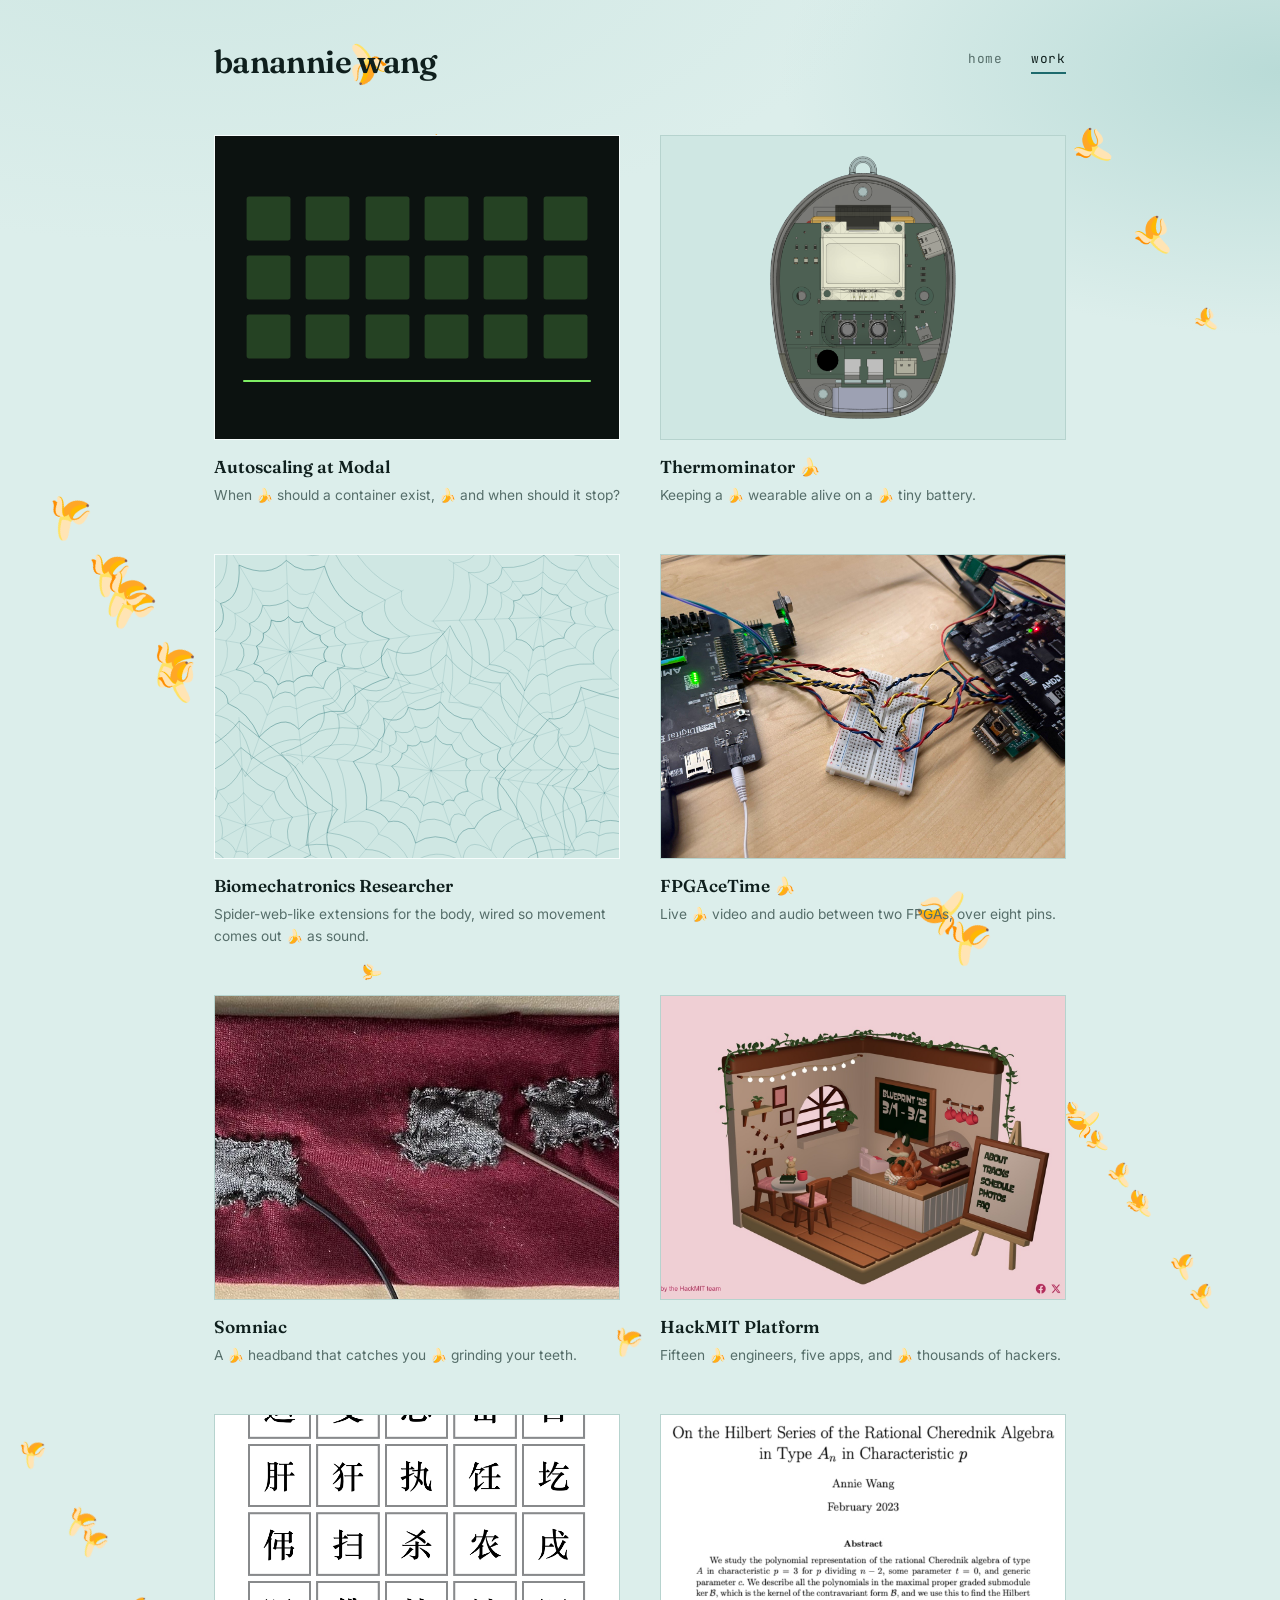
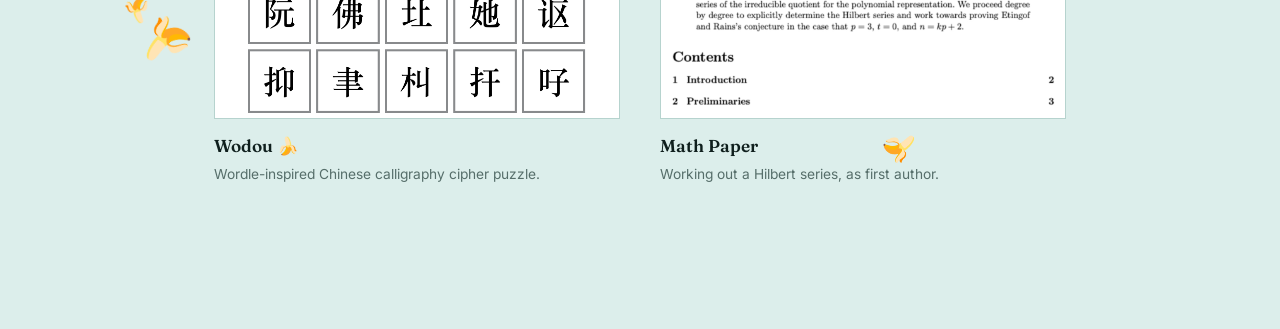
==== work/index.html @ 82bc52c2 "Updates" ====
<!DOCTYPE html>
<html lang="en">
  <head>
    <meta charset="UTF-8" />
    <!-- icon.svg is a 3.9MB vector trace of the headshot; this is the same
         image as a 180px PNG. Swap the href back if you ever want the SVG. -->
    <link rel="icon" type="image/png" href="/icon-180.png" />
    <link rel="apple-touch-icon" href="/icon-180.png" />
    <meta name="viewport" content="width=device-width, initial-scale=1.0" />

    <title>Work — Banannie Wang</title>
    <meta name="description" content="Projects by Banannie Wang: Autoscaling at Modal, Thermominator, Biomechatronics Researcher, FPGAceTime, Somniac, HackMIT Platform, Wodou, Math Paper." />
    <meta name="theme-color" content="#dceeeb" media="(prefers-color-scheme: light)" />
    <meta name="theme-color" content="#0c1615" media="(prefers-color-scheme: dark)" />

    <meta property="og:type" content="website" />
    <meta property="og:title" content="Work — Banannie Wang" />
    <meta property="og:description" content="Projects by Banannie Wang: Autoscaling at Modal, Thermominator, Biomechatronics Researcher, FPGAceTime, Somniac, HackMIT Platform, Wodou, Math Paper." />
    <meta property="og:url" content="https://banannie.wang/work/" />
    <meta name="twitter:card" content="summary" />

    <link rel="preconnect" href="https://fonts.googleapis.com" />
    <link rel="preconnect" href="https://fonts.gstatic.com" crossorigin />
    <link
      href="https://fonts.googleapis.com/css2?family=Fraunces:opsz,wght@9..144,400;9..144,600;9..144,700&family=Inter:wght@400;500;600&family=JetBrains+Mono:wght@400;500&display=swap"
      rel="stylesheet"
    />
    <script type="module" crossorigin src="/assets/index-DronIBAd.js"></script>
    <link rel="stylesheet" crossorigin href="/assets/index-CBqE_hFb.css">
      <meta name="robots" content="noindex" />
  </head>
  <body>
    <div id="root"><div class="app app--banana"><div class="banana-layer" aria-hidden="true"><span style="top:81.04%;left:57.23%;font-size:26px;transform:rotate(35deg)">🍌</span><span style="top:85.80%;left:61.99%;font-size:27px;transform:rotate(52deg)">🍌</span><span style="top:71.52%;left:47.71%;font-size:26px;transform:rotate(206deg)">🍌</span><span style="top:81.07%;left:4.88%;font-size:27px;transform:rotate(223deg)">🍌</span><span style="top:85.83%;left:9.64%;font-size:23px;transform:rotate(172deg)">🍌</span><span style="top:61.54%;left:37.73%;font-size:19px;transform:rotate(307deg)">🍌</span><span style="top:56.78%;left:32.97%;font-size:17px;transform:rotate(290deg)">🍌</span><span style="top:52.02%;left:28.21%;font-size:17px;transform:rotate(100deg)">🍌</span><span style="top:56.25%;left:80.06%;font-size:19px;transform:rotate(117deg)">🍌</span><span style="top:61.01%;left:84.82%;font-size:20px;transform:rotate(134deg)">🍌</span><span style="top:31.96%;left:8.15%;font-size:41px;transform:rotate(218deg)">🍌</span><span style="top:27.20%;left:3.39%;font-size:40px;transform:rotate(201deg)">🍌</span><span style="top:41.48%;left:17.67%;font-size:34px;transform:rotate(302deg)">🍌</span><span style="top:7.67%;left:31.48%;font-size:33px;transform:rotate(285deg)">🍌</span><span style="top:2.91%;left:26.72%;font-size:37px;transform:rotate(336deg)">🍌</span><span style="top:88.14%;left:64.33%;font-size:27px;transform:rotate(43deg)">🍌</span><span style="top:92.90%;left:69.09%;font-size:28px;transform:rotate(60deg)">🍌</span><span style="top:78.62%;left:54.81%;font-size:45px;transform:rotate(70deg)">🍌</span><span style="top:47.97%;left:71.78%;font-size:43px;transform:rotate(53deg)">🍌</span><span style="top:43.21%;left:67.02%;font-size:42px;transform:rotate(36deg)">🍌</span><span style="top:7.68%;left:83.87%;font-size:34px;transform:rotate(131deg)">🍌</span><span style="top:12.44%;left:88.63%;font-size:35px;transform:rotate(148deg)">🍌</span><span style="top:17.20%;left:93.39%;font-size:21px;transform:rotate(140deg)">🍌</span><span style="top:62.75%;left:86.56%;font-size:22px;transform:rotate(157deg)">🍌</span><span style="top:67.51%;left:91.32%;font-size:23px;transform:rotate(174deg)">🍌</span><span style="top:77.47%;left:1.28%;font-size:25px;transform:rotate(193deg)">🍌</span><span style="top:82.23%;left:6.04%;font-size:26px;transform:rotate(210deg)">🍌</span><span style="top:86.99%;left:10.80%;font-size:42px;transform:rotate(229deg)">🍌</span><span style="top:35.08%;left:11.27%;font-size:41px;transform:rotate(212deg)">🍌</span><span style="top:30.32%;left:6.51%;font-size:39px;transform:rotate(195deg)">🍌</span><span style="top:59.37%;left:83.18%;font-size:18px;transform:rotate(111deg)">🍌</span><span style="top:64.13%;left:87.94%;font-size:20px;transform:rotate(128deg)">🍌</span><span style="top:49.85%;left:73.66%;font-size:40px;transform:rotate(199deg)">🍌</span><span style="top:31.34%;left:7.53%;font-size:41px;transform:rotate(216deg)">🍌</span><span style="top:36.10%;left:12.29%;font-size:37px;transform:rotate(164deg)">🍌</span><span style="top:69.19%;left:93.00%;font-size:22px;transform:rotate(163deg)">🍌</span><span style="top:64.43%;left:88.24%;font-size:21px;transform:rotate(146deg)">🍌</span><span style="top:59.67%;left:83.48%;font-size:28px;transform:rotate(62deg)">🍌</span></div><a class="skip-link" href="#main">Skip to content</a><header class="navbar"><div class="navbar-brand"><a class="" href="/" data-discover="true">Banannie Wang</a></div><button class="hamburger " aria-expanded="false" aria-label="Toggle navigation">☰</button><nav class="navbar-links "><a class="" href="/" data-discover="true">home</a><a aria-current="page" class="active" href="/work" data-discover="true">work</a></nav></header><main id="main"><div><div class="gallery"><a class="tile" href="/work/modal" data-discover="true"><div class="tile-media tile-media--art"><div class="autoscale" aria-hidden="true"><div class="autoscale-grid"><span class="autoscale-cell" style="animation-delay:0s"></span><span class="autoscale-cell" style="animation-delay:0.16s"></span><span class="autoscale-cell" style="animation-delay:0.32s"></span><span class="autoscale-cell" style="animation-delay:0.48s"></span><span class="autoscale-cell" style="animation-delay:0.64s"></span><span class="autoscale-cell" style="animation-delay:0.8s"></span><span class="autoscale-cell" style="animation-delay:0.42s"></span><span class="autoscale-cell" style="animation-delay:0.58s"></span><span class="autoscale-cell" style="animation-delay:0.74s"></span><span class="autoscale-cell" style="animation-delay:0.8999999999999999s"></span><span class="autoscale-cell" style="animation-delay:1.06s"></span><span class="autoscale-cell" style="animation-delay:1.22s"></span><span class="autoscale-cell" style="animation-delay:0.84s"></span><span class="autoscale-cell" style="animation-delay:1s"></span><span class="autoscale-cell" style="animation-delay:1.16s"></span><span class="autoscale-cell" style="animation-delay:1.3199999999999998s"></span><span class="autoscale-cell" style="animation-delay:1.48s"></span><span class="autoscale-cell" style="animation-delay:1.6400000000000001s"></span></div><div class="autoscale-load"></div></div></div><div class="tile-caption"><span class="tile-name">Autoscaling at Modal</span><span class="tile-line">When 🍌 should a container exist, 🍌 and when should it stop?</span></div></a><a class="tile" href="/work/thermominator" data-discover="true"><div class="tile-media tile-media--contain"><img src="/assets/thermominator-device-DYZWeuau.png" alt="CAD render of the Thermominator" loading="lazy"/></div><div class="tile-caption"><span class="tile-name">Thermominator 🍌</span><span class="tile-line">Keeping a 🍌 wearable alive on a 🍌 tiny battery.</span></div></a><div class="tile tile--flat"><div class="tile-media tile-media--art"><svg class="bodyart" viewBox="0 0 400 300" role="img" aria-hidden="true"><g class="bodyart-strands"><path d="M 74.0 96.0 L 219.6 134.0" stroke-width="0.4" opacity="0.3"></path><path d="M 74.0 96.0 L 159.7 190.2" stroke-width="0.4" opacity="0.3"></path><path d="M 74.0 96.0 L 86.8 207.3" stroke-width="0.4" opacity="0.3"></path><path d="M 74.0 96.0 L 29.8 219.1" stroke-width="0.4" opacity="0.3"></path><path d="M 74.0 96.0 L -19.4 173.7" stroke-width="0.4" opacity="0.3"></path><path d="M 74.0 96.0 L -63.7 141.6" stroke-width="0.4" opacity="0.3"></path><path d="M 74.0 96.0 L -53.0 74.0" stroke-width="0.4" opacity="0.3"></path><path d="M 74.0 96.0 L -29.7 24.0" stroke-width="0.4" opacity="0.3"></path><path d="M 74.0 96.0 L 0.3 -29.5" stroke-width="0.4" opacity="0.3"></path><path d="M 74.0 96.0 L 68.4 -42.8" stroke-width="0.4" opacity="0.3"></path><path d="M 74.0 96.0 L 123.7 -27.1" stroke-width="0.4" opacity="0.3"></path><path d="M 74.0 96.0 L 186.4 34.9" stroke-width="0.4" opacity="0.3"></path><path d="M 74.0 96.0 L 222.7 76.7" stroke-width="0.4" opacity="0.3"></path><path d="M 322.0 62.0 L 296.5 182.6" stroke-width="0.4" opacity="0.3"></path><path d="M 322.0 62.0 L 236.5 141.4" stroke-width="0.4" opacity="0.3"></path><path d="M 322.0 62.0 L 214.8 65.6" stroke-width="0.4" opacity="0.3"></path><path d="M 322.0 62.0 L 231.5 4.9" stroke-width="0.4" opacity="0.3"></path><path d="M 322.0 62.0 L 259.4 -20.7" stroke-width="0.4" opacity="0.3"></path><path d="M 322.0 62.0 L 328.8 -43.6" stroke-width="0.4" opacity="0.3"></path><path d="M 322.0 62.0 L 382.8 -15.9" stroke-width="0.4" opacity="0.3"></path><path d="M 322.0 62.0 L 430.4 27.1" stroke-width="0.4" opacity="0.3"></path><path d="M 322.0 62.0 L 447.2 82.6" stroke-width="0.4" opacity="0.3"></path><path d="M 322.0 62.0 L 407.7 135.9" stroke-width="0.4" opacity="0.3"></path><path d="M 322.0 62.0 L 334.4 161.0" stroke-width="0.4" opacity="0.3"></path><path d="M 214.0 214.0 L 82.5 292.4" stroke-width="0.4" opacity="0.3"></path><path d="M 214.0 214.0 L 70.6 197.1" stroke-width="0.4" opacity="0.3"></path><path d="M 214.0 214.0 L 107.7 149.9" stroke-width="0.4" opacity="0.3"></path><path d="M 214.0 214.0 L 121.9 112.5" stroke-width="0.4" opacity="0.3"></path><path d="M 214.0 214.0 L 171.0 94.9" stroke-width="0.4" opacity="0.3"></path><path d="M 214.0 214.0 L 232.4 73.4" stroke-width="0.4" opacity="0.3"></path><path d="M 214.0 214.0 L 293.3 113.4" stroke-width="0.4" opacity="0.3"></path><path d="M 214.0 214.0 L 344.3 171.4" stroke-width="0.4" opacity="0.3"></path><path d="M 214.0 214.0 L 364.8 212.9" stroke-width="0.4" opacity="0.3"></path><path d="M 214.0 214.0 L 352.0 290.5" stroke-width="0.4" opacity="0.3"></path><path d="M 214.0 214.0 L 299.7 328.0" stroke-width="0.4" opacity="0.3"></path><path d="M 214.0 214.0 L 261.7 351.8" stroke-width="0.4" opacity="0.3"></path><path d="M 214.0 214.0 L 185.1 348.6" stroke-width="0.4" opacity="0.3"></path><path d="M 214.0 214.0 L 130.9 314.2" stroke-width="0.4" opacity="0.3"></path><path d="M 386.0 236.0 L 443.8 335.2" stroke-width="0.4" opacity="0.3"></path><path d="M 386.0 236.0 L 372.9 334.7" stroke-width="0.4" opacity="0.3"></path><path d="M 386.0 236.0 L 321.0 338.1" stroke-width="0.4" opacity="0.3"></path><path d="M 386.0 236.0 L 304.4 272.1" stroke-width="0.4" opacity="0.3"></path><path d="M 386.0 236.0 L 271.4 220.2" stroke-width="0.4" opacity="0.3"></path><path d="M 386.0 236.0 L 330.6 161.8" stroke-width="0.4" opacity="0.3"></path><path d="M 386.0 236.0 L 362.3 129.7" stroke-width="0.4" opacity="0.3"></path><path d="M 386.0 236.0 L 442.0 148.9" stroke-width="0.4" opacity="0.3"></path><path d="M 386.0 236.0 L 482.4 188.8" stroke-width="0.4" opacity="0.3"></path><path d="M 386.0 236.0 L 498.3 267.7" stroke-width="0.4" opacity="0.3"></path><path d="M 30.0 268.0 L -52.3 241.6" stroke-width="0.4" opacity="0.3"></path><path d="M 30.0 268.0 L -26.3 198.1" stroke-width="0.4" opacity="0.3"></path><path d="M 30.0 268.0 L 23.4 161.2" stroke-width="0.4" opacity="0.3"></path><path d="M 30.0 268.0 L 82.4 206.7" stroke-width="0.4" opacity="0.3"></path><path d="M 30.0 268.0 L 121.9 252.2" stroke-width="0.4" opacity="0.3"></path><path d="M 30.0 268.0 L 115.1 307.1" stroke-width="0.4" opacity="0.3"></path><path d="M 30.0 268.0 L 36.3 354.5" stroke-width="0.4" opacity="0.3"></path><path d="M 30.0 268.0 L -0.9 354.5" stroke-width="0.4" opacity="0.3"></path><path d="M 30.0 268.0 L -46.3 310.8" stroke-width="0.4" opacity="0.3"></path><path d="M 109.6 105.3 Q 96.5 109.6 95.8 120.0 Q 84.0 118.0 77.5 126.0 Q 70.9 122.4 62.2 128.9 Q 58.4 118.3 48.6 117.1 Q 48.1 110.4 38.1 107.9 Q 45.5 98.1 40.8 90.3 Q 49.3 85.9 47.5 77.6 Q 55.2 75.7 55.5 64.5 Q 66.1 69.1 72.6 61.1 Q 78.6 69.5 86.2 65.8 Q 90.5 77.5 104.0 79.7 Q 102.6 86.7 111.9 91.1 Q 104.3 97.9 109.6 105.3 " stroke-width="0.8" opacity="0.5800000000000001"></path><path d="M 128.3 110.2 Q 109.1 117.2 107.2 132.5 Q 88.1 127.1 79.1 140.1 Q 70.0 130.6 57.4 142.1 Q 54.0 124.6 38.8 125.3 Q 37.4 116.3 20.6 113.7 Q 34.0 99.0 24.8 87.5 Q 38.9 81.6 33.8 68.0 Q 45.0 64.7 47.0 50.0 Q 61.0 51.8 71.9 44.8 Q 80.9 56.0 91.7 52.0 Q 100.2 66.7 118.6 71.8 Q 115.5 82.5 129.5 88.8 Q 121.1 99.0 128.3 110.2 " stroke-width="0.6180221282702405" opacity="0.5324904163216706"></path><path d="M 149.6 115.7 Q 124.9 126.8 116.0 142.2 Q 95.9 144.1 80.5 152.6 Q 68.3 145.1 51.4 158.9 Q 44.3 138.5 24.4 137.2 Q 24.1 123.7 5.0 118.8 Q 15.6 100.3 10.5 85.0 Q 23.4 75.2 19.3 58.0 Q 37.5 56.6 36.8 32.8 Q 58.1 41.7 71.3 27.8 Q 82.8 45.2 98.0 36.6 Q 112.3 53.0 128.8 66.2 Q 127.5 78.7 151.9 85.9 Q 136.7 100.0 149.6 115.7 " stroke-width="0.5728386738672271" opacity="0.2450600375893191"></path><path d="M 172.0 121.6 Q 134.8 132.8 127.7 155.1 Q 99.5 152.1 82.8 172.8 Q 67.1 155.3 43.6 180.5 Q 32.6 155.1 12.5 147.2 Q 13.0 129.9 -19.8 127.0 Q 0.1 101.5 -10.2 81.4 Q 15.3 71.9 5.1 48.1 Q 25.6 43.8 23.5 10.0 Q 52.8 23.9 70.4 5.4 Q 87.0 21.3 108.3 11.1 Q 118.5 46.1 145.9 56.9 Q 141.7 74.1 172.6 83.2 Q 156.9 101.2 172.0 121.6 " stroke-width="0.7255774208373622" opacity="0.5560741541496828"></path><path d="M 193.2 127.1 Q 151.6 142.9 143.4 172.3 Q 106.6 167.7 84.1 183.5 Q 64.3 179.9 35.7 202.6 Q 27.7 162.1 -1.2 158.6 Q -0.3 137.2 -45.2 135.5 Q -20.0 103.0 -30.7 77.9 Q -2.1 64.8 -12.1 36.2 Q 16.6 34.1 10.5 -12.2 Q 49.8 13.5 69.2 -22.8 Q 88.2 13.9 115.5 -6.9 Q 133.1 29.7 168.5 44.6 Q 163.2 67.1 192.7 80.6 Q 165.2 101.8 193.2 127.1 " stroke-width="0.5295601688849274" opacity="0.39433695276769865"></path><path d="M 226.3 135.7 Q 163.3 150.0 164.7 195.8 Q 110.2 175.6 86.6 205.8 Q 63.7 185.5 29.5 219.8 Q 14.3 181.2 -14.2 169.4 Q -21.1 148.8 -60.3 140.5 Q -26.4 103.5 -55.8 73.5 Q -25.8 55.1 -24.6 27.5 Q -3.5 12.3 -0.2 -30.3 Q 42.3 -12.0 68.2 -48.6 Q 93.3 -15.1 125.2 -31.0 Q 143.3 18.3 184.8 35.8 Q 179.9 61.7 227.7 76.1 Q 199.5 103.9 226.3 135.7 " stroke-width="0.6091379547047836" opacity="0.25875772656931073"></path><path d="M 315.1 94.5 Q 309.5 84.0 298.6 83.7 Q 299.6 71.2 291.2 63.0 Q 298.0 55.5 295.7 45.4 Q 303.7 45.2 305.1 39.7 Q 315.6 40.8 323.9 32.1 Q 330.3 40.3 339.4 39.7 Q 342.1 48.0 353.3 51.9 Q 350.0 59.9 356.9 67.7 Q 346.2 73.3 345.7 82.4 Q 333.0 82.6 325.6 91.0 Q 320.9 88.6 315.1 94.5 " stroke-width="0.6961916990607279" opacity="0.4791576505161356"></path><path d="M 310.8 115.0 Q 300.9 99.2 286.5 94.9 Q 286.9 76.5 276.6 63.5 Q 287.3 52.6 282.9 37.4 Q 293.7 36.1 294.8 26.1 Q 311.9 28.4 324.9 16.8 Q 334.7 28.6 347.6 29.2 Q 353.0 40.4 369.3 46.8 Q 361.2 59.1 377.2 71.1 Q 358.6 79.1 357.0 92.1 Q 339.4 94.5 327.3 104.1 Q 320.4 100.9 310.8 115.0 " stroke-width="0.559656492331942" opacity="0.2995858282368863"></path><path d="M 306.7 134.5 Q 294.9 109.8 271.9 108.6 Q 273.2 82.1 257.5 64.1 Q 271.7 48.4 269.8 29.1 Q 284.0 27.1 284.5 12.4 Q 307.5 13.9 326.0 0.2 Q 339.0 17.2 358.5 15.2 Q 365.0 32.0 388.7 40.5 Q 382.1 57.5 394.7 74.0 Q 370.6 84.7 375.6 108.1 Q 345.9 106.5 329.3 120.3 Q 319.9 111.9 306.7 134.5 " stroke-width="0.504235968778812" opacity="0.504237934507255"></path><path d="M 301.1 160.9 Q 283.0 130.9 251.7 127.3 Q 261.0 87.1 241.9 64.7 Q 257.4 44.5 251.1 17.3 Q 276.2 19.9 272.0 -4.1 Q 303.8 1.5 327.1 -17.2 Q 345.0 1.5 369.3 1.3 Q 375.3 24.8 404.0 35.6 Q 398.1 56.3 425.4 79.0 Q 386.7 92.2 392.7 122.9 Q 353.7 121.2 331.6 139.1 Q 319.1 129.8 301.1 160.9 " stroke-width="0.607831510136748" opacity="0.29596536630873743"></path><path d="M 295.0 189.5 Q 274.7 145.4 231.5 146.1 Q 244.3 94.0 215.8 65.5 Q 239.8 39.7 236.0 7.8 Q 262.5 7.4 261.9 -17.4 Q 298.0 -17.9 328.6 -40.7 Q 352.0 -16.9 382.0 -14.9 Q 388.1 15.8 432.8 26.3 Q 423.3 54.5 441.0 81.6 Q 406.3 101.4 403.1 131.8 Q 365.1 142.5 333.8 156.6 Q 318.3 150.0 295.0 189.5 " stroke-width="0.572388723615768" opacity="0.24415120649267918"></path><path d="M 181.3 233.5 Q 185.7 220.0 174.9 209.4 Q 185.7 204.3 185.3 196.7 Q 191.8 195.8 190.8 188.5 Q 200.5 191.6 203.5 184.8 Q 211.2 188.6 218.6 179.1 Q 224.2 189.9 234.5 188.0 Q 236.4 198.3 249.7 202.3 Q 245.9 208.8 252.9 213.7 Q 244.8 221.8 250.7 234.3 Q 238.3 235.2 236.5 243.9 Q 228.3 240.8 225.8 247.9 Q 215.7 241.2 206.6 248.7 Q 202.0 238.7 192.3 240.2 Q 191.5 233.3 181.3 233.5 " stroke-width="0.6996271005766175" opacity="0.4824948977029999"></path><path d="M 164.2 243.7 Q 166.6 224.1 159.2 207.5 Q 176.1 201.0 172.8 189.2 Q 182.6 188.2 178.3 174.7 Q 193.2 179.5 198.0 169.8 Q 210.0 176.8 221.0 160.5 Q 229.6 177.0 243.6 176.5 Q 247.0 190.9 265.0 197.3 Q 257.8 206.9 272.1 213.6 Q 260.9 226.0 265.5 242.6 Q 249.5 244.9 247.6 258.7 Q 234.0 251.6 232.7 268.0 Q 216.6 257.3 202.9 265.4 Q 196.7 249.7 184.2 249.9 Q 179.7 243.4 164.2 243.7 " stroke-width="0.5126605203164217" opacity="0.4649542406061664"></path><path d="M 149.8 252.3 Q 153.0 227.0 136.8 204.9 Q 159.7 195.4 162.7 183.1 Q 170.9 178.6 166.7 161.9 Q 186.7 168.6 191.3 151.1 Q 207.9 158.4 223.0 145.5 Q 235.2 163.8 254.3 162.9 Q 261.2 181.0 283.1 191.4 Q 274.2 204.2 287.9 213.5 Q 274.6 229.4 283.4 252.4 Q 263.2 256.8 257.0 271.2 Q 243.4 269.3 238.7 285.4 Q 217.6 273.3 198.6 285.7 Q 191.7 259.9 171.9 264.7 Q 166.7 254.5 149.8 252.3 " stroke-width="0.670925609529877" opacity="0.5458249647801858"></path><path d="M 127.9 265.3 Q 134.2 231.0 120.5 203.0 Q 147.3 191.2 140.7 169.8 Q 157.3 167.4 150.3 143.8 Q 175.8 150.5 185.7 135.7 Q 206.1 141.6 225.5 126.1 Q 239.9 152.6 263.7 150.9 Q 275.9 170.8 295.8 187.2 Q 282.9 202.8 313.4 213.3 Q 293.5 234.3 300.6 262.0 Q 276.8 268.6 273.5 293.2 Q 247.4 276.7 245.3 304.4 Q 218.5 288.0 194.1 306.4 Q 181.4 281.1 161.8 276.9 Q 160.6 259.7 127.9 265.3 " stroke-width="0.5118555648306937" opacity="0.33560459193831776"></path><path d="M 111.1 275.3 Q 126.1 232.7 97.5 200.3 Q 129.8 185.2 121.1 158.0 Q 144.4 156.8 137.2 129.4 Q 172.3 144.7 178.8 116.6 Q 204.5 127.1 229.0 98.9 Q 250.4 127.7 282.6 127.0 Q 281.2 167.0 319.7 179.4 Q 305.2 199.1 344.3 213.1 Q 309.6 238.4 330.6 278.6 Q 290.1 280.3 283.5 306.4 Q 261.3 302.9 253.3 327.6 Q 219.6 305.8 190.3 324.1 Q 176.3 291.6 149.2 292.1 Q 138.8 278.4 111.1 275.3 " stroke-width="0.6697130207867303" opacity="0.36770493384174185"></path><path d="M 90.0 287.9 Q 101.1 238.1 65.1 196.5 Q 115.8 180.4 106.9 149.4 Q 132.0 146.6 120.9 111.5 Q 156.6 118.6 170.3 92.9 Q 202.6 109.3 232.8 70.1 Q 254.8 117.1 290.2 117.3 Q 305.9 149.8 341.2 172.4 Q 334.4 194.4 359.1 213.0 Q 331.8 244.0 356.2 292.8 Q 296.9 286.2 299.9 328.3 Q 263.8 307.6 259.9 346.6 Q 220.3 318.3 186.7 341.2 Q 167.7 309.4 131.1 313.9 Q 134.9 281.7 90.0 287.9 " stroke-width="0.616217448228781" opacity="0.4405592853220878"></path><path d="M 403.0 265.2 Q 391.1 261.2 382.1 265.3 Q 376.8 261.2 367.8 264.5 Q 368.2 251.3 363.5 246.0 Q 363.8 239.1 355.2 231.8 Q 367.1 224.8 370.3 214.9 Q 376.4 215.1 379.7 207.8 Q 389.8 214.4 401.7 211.6 Q 403.6 220.3 412.2 223.1 Q 409.9 233.8 417.6 244.9 Q 406.6 252.0 403.0 265.2 " stroke-width="0.7162639455166755" opacity="0.498656404216199"></path><path d="M 411.2 279.3 Q 393.2 271.8 380.4 278.6 Q 373.6 269.9 357.9 280.1 Q 358.6 259.6 350.4 251.7 Q 348.3 241.3 334.1 228.9 Q 356.1 218.3 363.1 205.3 Q 372.5 206.7 376.0 191.4 Q 392.5 199.2 411.0 197.1 Q 413.2 211.8 426.3 216.3 Q 424.7 232.5 432.9 249.3 Q 418.1 260.9 411.2 279.3 " stroke-width="0.5805214580337633" opacity="0.3903156008620863"></path><path d="M 419.4 293.4 Q 396.2 287.0 377.8 298.3 Q 367.6 286.4 346.8 297.5 Q 346.7 269.8 337.4 257.5 Q 333.1 243.4 319.0 226.8 Q 345.0 211.8 351.3 189.5 Q 366.4 193.3 370.9 168.3 Q 395.5 182.7 418.6 185.4 Q 422.5 203.5 447.0 206.1 Q 437.7 231.3 454.1 255.2 Q 431.8 271.5 419.4 293.4 " stroke-width="0.57712764436219" opacity="0.39907233684592935"></path><path d="M 429.5 310.7 Q 398.9 300.2 375.7 313.9 Q 362.9 299.3 336.8 313.2 Q 333.4 281.2 320.6 265.0 Q 318.5 245.5 290.0 222.8 Q 330.3 203.1 343.0 178.3 Q 360.8 181.1 367.0 150.8 Q 398.6 164.8 429.2 168.8 Q 436.0 191.5 462.1 198.7 Q 455.7 229.7 477.3 261.8 Q 441.7 279.2 429.5 310.7 " stroke-width="0.48761819943665613" opacity="0.30340618819464"></path><path d="M 444.5 336.5 Q 402.9 320.1 372.3 339.7 Q 356.3 317.6 320.3 339.2 Q 324.9 288.5 307.4 270.8 Q 300.1 248.1 277.7 221.1 Q 308.2 190.1 330.9 162.2 Q 354.1 166.4 362.6 131.3 Q 402.0 146.0 443.4 146.7 Q 449.7 179.3 476.9 191.4 Q 474.6 228.0 494.9 266.8 Q 460.9 294.1 444.5 336.5 " stroke-width="0.6679633318173728" opacity="0.5296646873655846"></path><path d="M 3.7 259.5 Q 11.3 255.2 12.6 246.4 Q 21.3 245.5 28.0 235.7 Q 37.0 246.9 46.2 249.1 Q 48.5 257.5 58.3 263.1 Q 52.6 271.0 55.5 279.7 Q 42.0 285.3 32.1 296.8 Q 26.7 292.1 20.5 294.6 Q 16.0 284.6 6.4 281.2 Q 8.8 270.1 3.7 259.5 " stroke-width="0.5376219359575771" opacity="0.3251184520730749"></path><path d="M -13.8 253.9 Q 1.3 248.3 2.4 233.7 Q 15.8 231.5 26.5 211.6 Q 42.1 231.7 58.4 234.8 Q 60.5 250.7 76.5 260.0 Q 67.6 272.9 74.4 288.4 Q 52.0 299.7 33.2 312.1 Q 24.8 306.3 14.8 310.5 Q 7.7 294.4 -10.2 290.5 Q -7.0 271.7 -13.8 253.9 " stroke-width="0.48873227151962056" opacity="0.5700688437297503"></path><path d="M -32.4 248.0 Q -10.5 240.2 -11.4 216.6 Q 7.9 211.1 25.3 191.0 Q 49.1 210.7 70.5 220.6 Q 74.1 242.9 100.2 256.0 Q 86.4 275.4 94.5 297.6 Q 60.3 311.7 34.6 331.7 Q 23.3 317.4 7.5 331.0 Q -5.7 310.3 -28.4 300.7 Q -22.0 273.2 -32.4 248.0 " stroke-width="0.6683295994862419" opacity="0.4855740509630414"></path><path d="M -52.3 241.6 Q -30.3 226.6 -29.1 194.6 Q 1.3 193.9 23.6 164.7 Q 55.8 190.8 79.3 210.3 Q 92.0 232.8 121.1 252.4 Q 100.5 277.3 120.1 309.4 Q 72.2 328.9 36.6 359.5 Q 20.5 337.7 -2.2 358.3 Q -14.2 320.3 -46.2 310.7 Q -43.2 275.3 -52.3 241.6 " stroke-width="0.7217641434770485" opacity="0.4784624834331771"></path></g></svg></div><div class="tile-caption"><span class="tile-name">Biomechatronics Researcher</span><span class="tile-line">Spider-web-like extensions for the body, wired so movement comes out 🍌 as sound.</span></div></div><a class="tile" href="https://youtu.be/gpY-w5pYmGA" target="_blank" rel="noopener noreferrer"><div class="tile-media"><img src="/assets/fpgacetime-setup-t6waGwIU.jpg" alt="Two RealDigital FPGA boards linked through a breadboard of twisted-pair jumpers and series resistors, with an OV5640 camera module and an audio cable" loading="lazy"/></div><div class="tile-caption"><span class="tile-name">FPGAceTime 🍌</span><span class="tile-line">Live 🍌 video and audio between two FPGAs, over eight pins.</span></div></a><a class="tile" href="/work/somniac" data-discover="true"><div class="tile-media"><img src="/assets/somniac-tile-OzW9lc3B.jpg" alt="Somniac" loading="lazy"/></div><div class="tile-caption"><span class="tile-name">Somniac</span><span class="tile-line">A 🍌 headband that catches you 🍌 grinding your teeth.</span></div></a><a class="tile" href="/work/hackmit" data-discover="true"><div class="tile-media"><img src="/assets/splash-blueprint-2025-CeLfcv8z.jpg" alt="Blueprint Splash" loading="lazy"/></div><div class="tile-caption"><span class="tile-name">HackMIT Platform</span><span class="tile-line">Fifteen 🍌 engineers, five apps, and 🍌 thousands of hackers.</span></div></a><a class="tile" href="/work/wodou" data-discover="true"><div class="tile-media"><img src="/assets/wodou-game-D3v_4vZ-.png" alt="The Wodou board" loading="lazy"/></div><div class="tile-caption"><span class="tile-name">Wodou 🍌</span><span class="tile-line">Wordle-inspired Chinese calligraphy cipher puzzle.</span></div></a><a class="tile" href="https://math.mit.edu/research/highschool/primes/materials/2022/WangAn.pdf" target="_blank" rel="noopener noreferrer"><div class="tile-media"><img src="/assets/math-paper-DUmZHU9z.jpg" alt="On the Hilbert Series of the Rational Cherednik Algebra" loading="lazy"/></div><div class="tile-caption"><span class="tile-name">Math Paper</span><span class="tile-line">Working out a Hilbert series, as first author.</span></div></a></div></div></main></div></div>
  </body>
</html>
---- assets/index-CBqE_hFb.css ----
:root{--bg: #dceeeb;--bg-tint: #cfe7e3;--surface: #f6fcfb;--ink: #0f1f1d;--muted: #566e6a;--accent: #1d6a6d;--accent-soft: #b9dbd7;--warm: #c2593a;--line: #b6d3ce;--shadow: 22, 60, 56;--font-display: "Fraunces", "Gill Sans", Georgia, serif;--font-body: "Inter", "Gill Sans", "Trebuchet MS", sans-serif;--font-mono: "JetBrains Mono", ui-monospace, "SF Mono", Menlo, monospace;--measure: 60ch;--radius: 14px;color-scheme:light;font-family:var(--font-body);line-height:1.6;color:var(--ink);background-color:var(--bg);font-synthesis:none;text-rendering:optimizeLegibility;-webkit-font-smoothing:antialiased;-moz-osx-font-smoothing:grayscale}@media (prefers-color-scheme: dark){:root{--bg: #0b1514;--bg-tint: #101d1c;--surface: #14211f;--ink: #e9f3f1;--muted: #98b0ac;--accent: #6cc3c5;--accent-soft: #1f3b39;--warm: #e08a63;--line: #263c39;--shadow: 0, 0, 0;color-scheme:dark}}*,*:before,*:after{box-sizing:border-box}html{-webkit-text-size-adjust:100%}body{margin:0;min-height:100vh;color:var(--ink);font-size:clamp(1rem,.96rem + .2vw,1.09rem);background-color:var(--bg);background-image:radial-gradient(ellipse 80% 50% at 15% -8%,var(--bg-tint) 0%,transparent 70%),radial-gradient(ellipse 60% 45% at 100% 8%,var(--accent-soft) 0%,transparent 65%);background-attachment:fixed;overflow-y:scroll}h1,h2,h3{font-family:var(--font-display);font-weight:600;line-height:1.12;letter-spacing:-.015em;margin:0}a{color:var(--accent);text-decoration:none;text-underline-offset:3px}a:hover{text-decoration:underline}:focus-visible{outline:2px solid var(--accent);outline-offset:3px;border-radius:4px}::selection{background:var(--accent);color:var(--surface)}img{max-width:100%}@media (prefers-reduced-motion: reduce){*,*:before,*:after{animation-duration:.01ms!important;transition-duration:.01ms!important;scroll-behavior:auto!important}}#root{width:100%;max-width:900px;margin:0 auto;padding:2.25rem 1.5rem 5rem}.skip-link{position:absolute;left:-9999px;background:var(--surface);color:var(--ink);padding:.6em 1em;border-radius:var(--radius);z-index:100}.skip-link:focus{left:1rem;top:1rem}.navbar{display:flex;justify-content:space-between;align-items:center;gap:1rem;padding-bottom:3rem;position:relative}.navbar-brand a{text-transform:lowercase;font-family:var(--font-display);font-size:clamp(1.5rem,1.2rem + 1.1vw,2rem);font-weight:600;letter-spacing:-.02em;color:var(--ink)}.navbar-brand a:hover{color:var(--accent);text-decoration:none}.hamburger{display:none;font-size:1.4rem;line-height:1;color:var(--ink);background:none;border:none;padding:.35em .45em;cursor:pointer;transition:transform .3s ease}.hamburger.rotated{transform:rotate(90deg)}.navbar-links{display:flex;gap:1.75rem;font-family:var(--font-mono);font-size:.8rem;letter-spacing:.06em;text-transform:lowercase}.navbar-links a{color:var(--muted);position:relative;padding-bottom:4px}.navbar-links a:after{content:"";position:absolute;left:0;bottom:0;width:0;height:1.5px;background:var(--accent);transition:width .25s ease}.navbar-links a:hover{color:var(--ink);text-decoration:none}.navbar-links a:hover:after,.navbar-links a[aria-current=page]:after{width:100%}.navbar-links a[aria-current=page]{color:var(--ink)}@media (max-width: 700px){.hamburger{display:block}.navbar-links{display:none;flex-direction:column;align-items:flex-start;position:absolute;top:3em;right:0;min-width:9rem;background:var(--surface);padding:.9em 1.1em;gap:.9em;border:1px solid var(--line);border-radius:var(--radius);box-shadow:0 6px 24px rgba(var(--shadow),.14);z-index:20}.navbar-links.open{display:flex}}.eyebrow{font-family:var(--font-mono);font-size:.72rem;letter-spacing:.16em;text-transform:uppercase;color:var(--muted)}.lede{font-family:var(--font-display);font-size:clamp(1.75rem,1.2rem + 2.4vw,2.9rem);font-weight:600;line-height:1.1;letter-spacing:-.025em;margin:.5rem 0 1.25rem}.lede em{font-style:italic;color:var(--accent)}.prose{max-width:var(--measure)}.prose p{margin:0 0 1.05em;color:var(--ink)}.prose p:last-child{margin-bottom:0}.hero{display:grid;grid-template-columns:1fr 172px;gap:2.5rem;align-items:start;margin-bottom:3rem}.hero-photo{width:172px;height:172px;border-radius:50%;object-fit:cover;border:1px solid var(--line);box-shadow:0 10px 30px rgba(var(--shadow),.16)}@media (max-width: 640px){.hero{grid-template-columns:1fr;gap:1.5rem}.hero-photo{width:132px;height:132px;order:-1}}.now{border-top:1px solid var(--line);border-bottom:1px solid var(--line);padding:1.4rem 0;margin:2.5rem 0}.now-list{list-style:none;margin:.9rem 0 0;padding:0;display:grid;gap:.65rem}.now-list li{display:grid;grid-template-columns:7.5rem 1fr;gap:1rem;align-items:baseline}.now-label{font-family:var(--font-mono);font-size:.75rem;letter-spacing:.08em;text-transform:uppercase;color:var(--warm)}@media (max-width: 560px){.now-list li{grid-template-columns:1fr;gap:.15rem}}.socials{display:flex;gap:1.15rem;align-items:center;margin-top:2rem}.socials a{display:inline-flex;color:var(--muted);font-size:1.45rem;transition:color .2s ease,transform .2s ease}.socials a:hover{color:var(--accent);transform:translateY(-3px)}.page-header{margin-bottom:3rem}.gallery{display:grid;grid-template-columns:repeat(2,minmax(0,1fr));gap:3rem 2.5rem;margin-bottom:4rem}.tile{display:flex;flex-direction:column;gap:.85rem;color:inherit}.tile:hover{text-decoration:none}.tile-media{aspect-ratio:4 / 3;overflow:hidden;background:var(--surface);border:1px solid var(--line)}.tile-media img{width:100%;height:100%;object-fit:cover;display:block;transition:transform .5s ease}.tile:hover .tile-media img{transform:scale(1.04)}.tile-media--contain{background:var(--bg-tint)}.tile-media--contain img{object-fit:contain;padding:1.1rem}.tile:hover .tile-media--contain img{transform:scale(1.03)}.tile-media--words{display:flex;align-items:center;padding:1.5rem;background:var(--accent-soft);border-color:transparent}.tile-media--words span{font-family:var(--font-display);font-size:clamp(1.05rem,.95rem + .5vw,1.3rem);line-height:1.25;color:var(--ink)}.tile-caption{display:flex;flex-direction:column;gap:.2rem}.tile-name{font-family:var(--font-display);font-size:1.08rem;font-weight:600;transition:color .2s ease}.tile:hover .tile-name{color:var(--accent)}.tile-line{font-size:.86rem;color:var(--muted)}.tile--flat{cursor:default}@media (max-width: 560px){.gallery{grid-template-columns:1fr;gap:2.25rem}}.back-link{display:inline-flex;align-items:center;gap:.5rem;font-family:var(--font-mono);font-size:.75rem;letter-spacing:.06em;color:var(--muted);margin-bottom:2rem}.back-link:hover{color:var(--accent);text-decoration:none}.project-header{margin-bottom:2rem}.project-blurb{font-size:clamp(1.05rem,1rem + .35vw,1.25rem);color:var(--muted);max-width:var(--measure);margin:.25rem 0 0}.project-actions{display:flex;flex-wrap:wrap;gap:1.25rem;margin-top:1.4rem}.project-actions a{display:inline-flex;align-items:center;gap:.5rem;font-family:var(--font-mono);font-size:.75rem;letter-spacing:.04em;padding:.55em 1.05em;border:1px solid var(--line);border-radius:999px;color:var(--ink);transition:border-color .2s ease,color .2s ease}.project-actions a:hover{border-color:var(--accent);color:var(--accent);text-decoration:none}.project-figure{margin:0 0 2.5rem}.project-figure img{display:block;max-width:100%;max-height:78vh;width:auto;height:auto;margin:0 auto;border:1px solid var(--line);box-shadow:0 12px 40px rgba(var(--shadow),.14)}.project-figure--plain img{border:0;box-shadow:none}.project-figure figcaption{margin-top:.7rem;font-family:var(--font-mono);font-size:.72rem;line-height:1.6;color:var(--muted);text-align:center}@media (min-width: 900px){.project-figure--lead{width:calc(100% + 4rem);margin-left:-2rem}}.project-gallery{display:grid;grid-template-columns:repeat(auto-fit,minmax(260px,1fr));gap:1.5rem;margin:2.5rem 0 0}.project-gallery .project-figure{margin-bottom:0}.project-body{max-width:var(--measure)}.project-body section{margin-bottom:2.25rem}.project-body h2{font-size:1.35rem;margin-bottom:.6rem}.project-body p{margin:0 0 1.05em}.project-body p:last-child{margin-bottom:0}.project-nav{display:flex;justify-content:space-between;gap:1.5rem;margin-top:4rem;padding-top:1.75rem;border-top:1px solid var(--line)}.project-nav a{display:flex;flex-direction:column;gap:.3rem;font-family:var(--font-display);font-size:1.1rem;color:var(--ink);max-width:45%}.project-nav a:hover{color:var(--accent);text-decoration:none}.project-nav-next{text-align:right;margin-left:auto}.project-figure--mark{text-align:center}.project-figure--mark img{max-width:190px;max-height:none}.autoscale{--modal-green: #7fee64;position:relative;width:100%;height:100%;display:flex;flex-direction:column;justify-content:center;gap:1.1rem;padding:1.75rem;background:#0c1210;overflow:hidden}.autoscale-grid{display:grid;grid-template-columns:repeat(6,1fr);gap:.5rem}.autoscale-cell{display:block;aspect-ratio:1;border-radius:3px;background:var(--modal-green);opacity:.22;transform:scale(.86);animation:container-life 6s ease-in-out infinite}@keyframes container-life{0%,6%{opacity:.22;transform:scale(.86)}18%,56%{opacity:1;transform:scale(1)}72%,to{opacity:.22;transform:scale(.86)}}.autoscale-load{height:2px;border-radius:2px;background:linear-gradient(to right,var(--modal-green) 0%,var(--modal-green) 100%);transform-origin:left center;animation:demand 6s ease-in-out infinite}@keyframes demand{0%,4%{transform:scaleX(.08);opacity:.5}20%,50%{transform:scaleX(1);opacity:1}70%,to{transform:scaleX(.08);opacity:.5}}@media (prefers-reduced-motion: reduce){.autoscale-cell,.autoscale-load{animation:none}.autoscale-cell{opacity:.85;transform:scale(1)}.autoscale-load{transform:scaleX(1)}}.tile-media--art{border-color:transparent;padding:0}.bodyart{width:100%;height:100%;display:block;background:var(--bg-tint)}.bodyart-strands path{fill:none;stroke:var(--accent);stroke-linecap:round}.bodyart-nodes circle{fill:var(--accent);opacity:.45}.project-figure--inline{margin:1.5rem 0 0}.project-figure--inline img{max-height:420px}.project-figure--small img{max-width:min(100%,470px)}.project-figure--small figcaption{max-width:470px;margin-left:auto;margin-right:auto}.project-header .eyebrow{text-transform:none;letter-spacing:.02em}.app{position:relative}.banana-layer{position:absolute;top:-3rem;bottom:-5rem;left:50%;width:100vw;transform:translate(-50%);overflow:hidden;pointer-events:none;z-index:0}.banana-layer span{position:absolute;line-height:1;-webkit-user-select:none;user-select:none}.app--banana>header,.app--banana>main{position:relative;z-index:1}html:has(.banana-layer){overflow-x:clip}
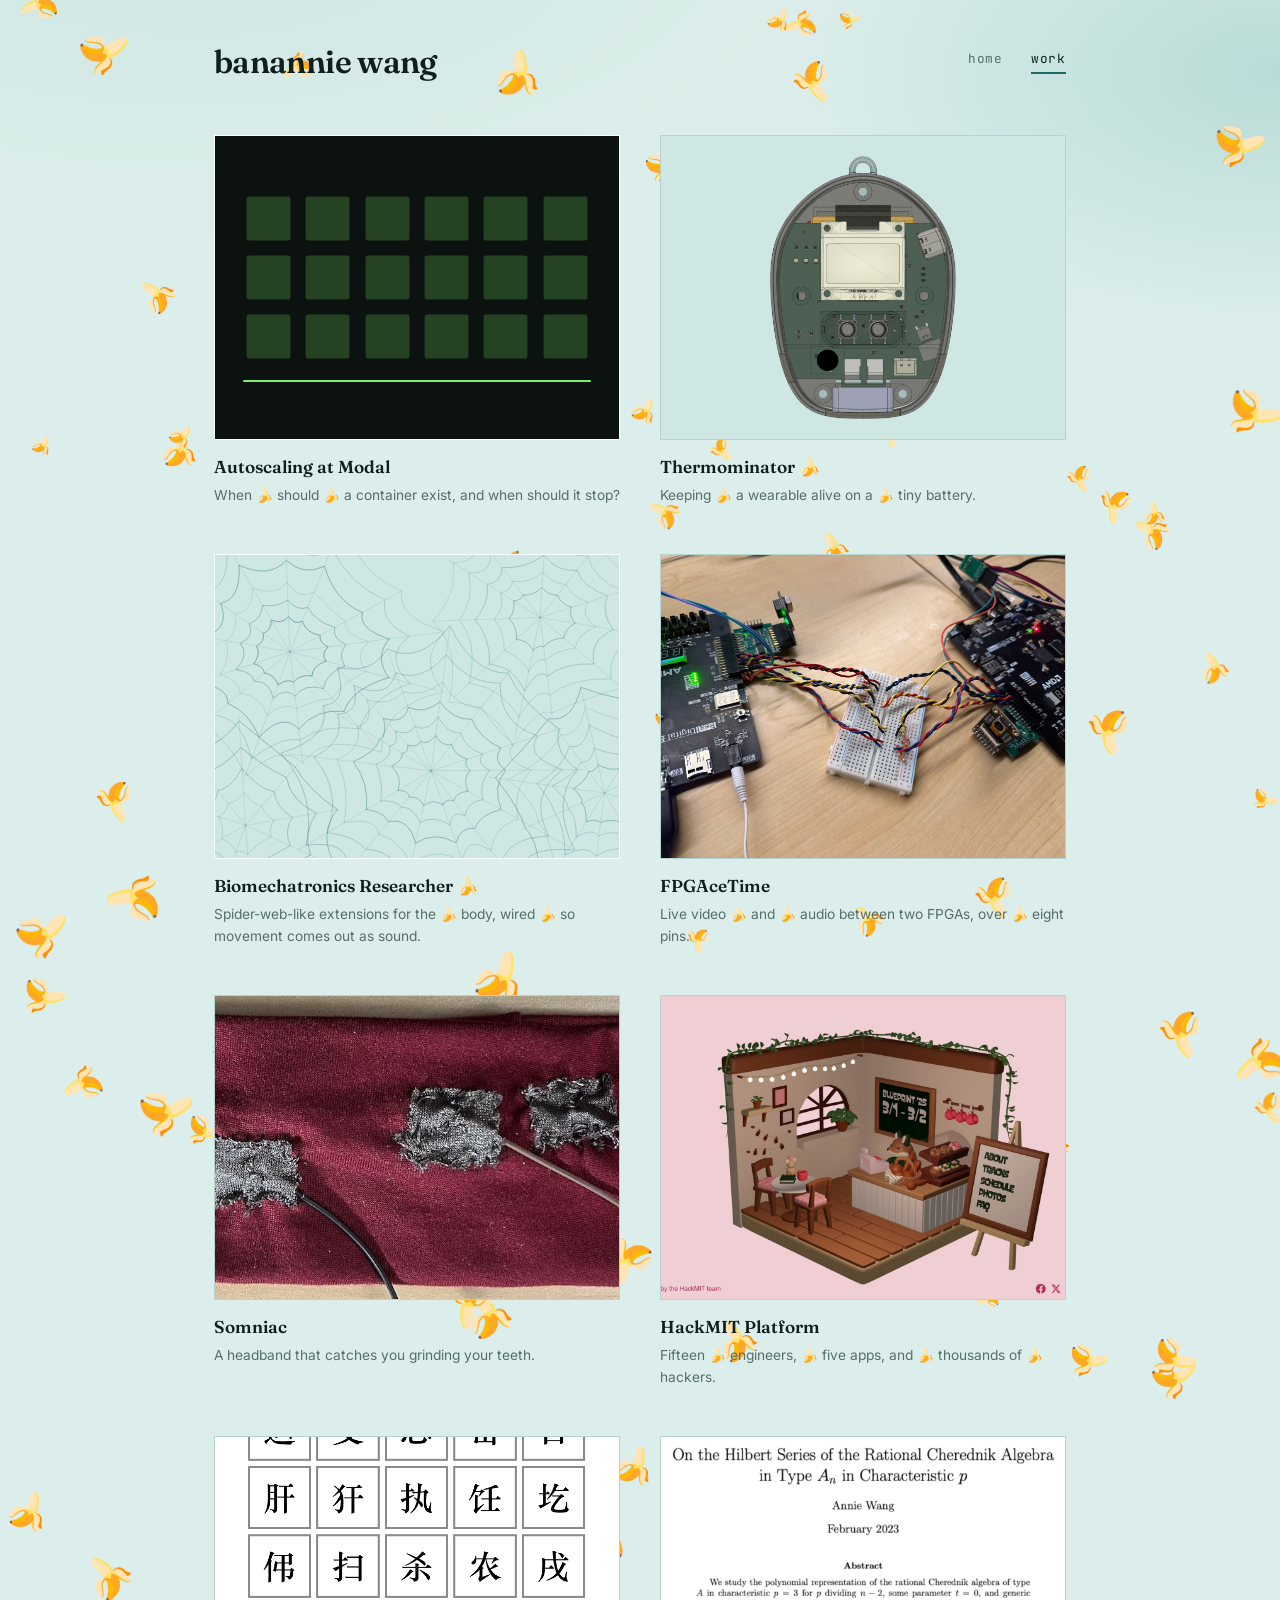
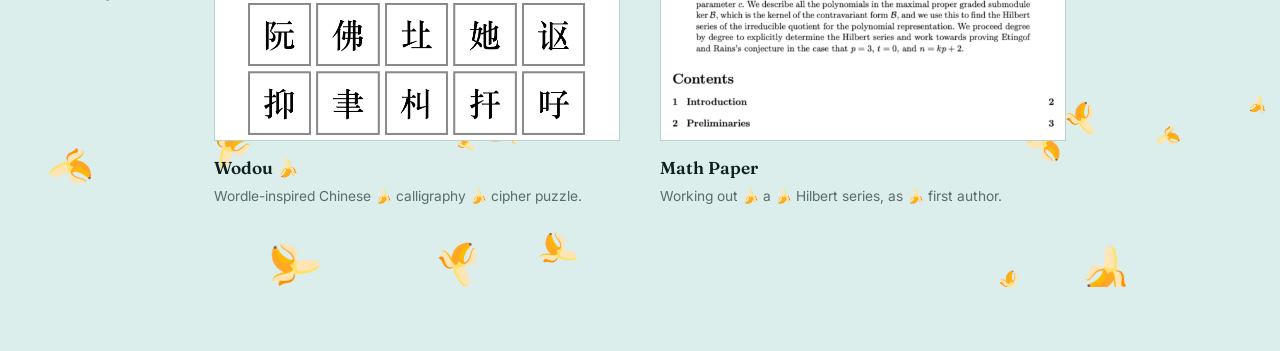
==== commit f848410a: "Updates" ====
--- a/work/index.html
+++ b/work/index.html
@@ -25,11 +25,11 @@
       href="https://fonts.googleapis.com/css2?family=Fraunces:opsz,wght@9..144,400;9..144,600;9..144,700&family=Inter:wght@400;500;600&family=JetBrains+Mono:wght@400;500&display=swap"
       rel="stylesheet"
     />
-    <script type="module" crossorigin src="/assets/index-DronIBAd.js"></script>
-    <link rel="stylesheet" crossorigin href="/assets/index-CBqE_hFb.css">
+    <script type="module" crossorigin src="/assets/index-pbroZ65S.js"></script>
+    <link rel="stylesheet" crossorigin href="/assets/index-B-txtx8a.css">
       <meta name="robots" content="noindex" />
   </head>
   <body>
-    <div id="root"><div class="app app--banana"><div class="banana-layer" aria-hidden="true"><span style="top:81.04%;left:57.23%;font-size:26px;transform:rotate(35deg)">🍌</span><span style="top:85.80%;left:61.99%;font-size:27px;transform:rotate(52deg)">🍌</span><span style="top:71.52%;left:47.71%;font-size:26px;transform:rotate(206deg)">🍌</span><span style="top:81.07%;left:4.88%;font-size:27px;transform:rotate(223deg)">🍌</span><span style="top:85.83%;left:9.64%;font-size:23px;transform:rotate(172deg)">🍌</span><span style="top:61.54%;left:37.73%;font-size:19px;transform:rotate(307deg)">🍌</span><span style="top:56.78%;left:32.97%;font-size:17px;transform:rotate(290deg)">🍌</span><span style="top:52.02%;left:28.21%;font-size:17px;transform:rotate(100deg)">🍌</span><span style="top:56.25%;left:80.06%;font-size:19px;transform:rotate(117deg)">🍌</span><span style="top:61.01%;left:84.82%;font-size:20px;transform:rotate(134deg)">🍌</span><span style="top:31.96%;left:8.15%;font-size:41px;transform:rotate(218deg)">🍌</span><span style="top:27.20%;left:3.39%;font-size:40px;transform:rotate(201deg)">🍌</span><span style="top:41.48%;left:17.67%;font-size:34px;transform:rotate(302deg)">🍌</span><span style="top:7.67%;left:31.48%;font-size:33px;transform:rotate(285deg)">🍌</span><span style="top:2.91%;left:26.72%;font-size:37px;transform:rotate(336deg)">🍌</span><span style="top:88.14%;left:64.33%;font-size:27px;transform:rotate(43deg)">🍌</span><span style="top:92.90%;left:69.09%;font-size:28px;transform:rotate(60deg)">🍌</span><span style="top:78.62%;left:54.81%;font-size:45px;transform:rotate(70deg)">🍌</span><span style="top:47.97%;left:71.78%;font-size:43px;transform:rotate(53deg)">🍌</span><span style="top:43.21%;left:67.02%;font-size:42px;transform:rotate(36deg)">🍌</span><span style="top:7.68%;left:83.87%;font-size:34px;transform:rotate(131deg)">🍌</span><span style="top:12.44%;left:88.63%;font-size:35px;transform:rotate(148deg)">🍌</span><span style="top:17.20%;left:93.39%;font-size:21px;transform:rotate(140deg)">🍌</span><span style="top:62.75%;left:86.56%;font-size:22px;transform:rotate(157deg)">🍌</span><span style="top:67.51%;left:91.32%;font-size:23px;transform:rotate(174deg)">🍌</span><span style="top:77.47%;left:1.28%;font-size:25px;transform:rotate(193deg)">🍌</span><span style="top:82.23%;left:6.04%;font-size:26px;transform:rotate(210deg)">🍌</span><span style="top:86.99%;left:10.80%;font-size:42px;transform:rotate(229deg)">🍌</span><span style="top:35.08%;left:11.27%;font-size:41px;transform:rotate(212deg)">🍌</span><span style="top:30.32%;left:6.51%;font-size:39px;transform:rotate(195deg)">🍌</span><span style="top:59.37%;left:83.18%;font-size:18px;transform:rotate(111deg)">🍌</span><span style="top:64.13%;left:87.94%;font-size:20px;transform:rotate(128deg)">🍌</span><span style="top:49.85%;left:73.66%;font-size:40px;transform:rotate(199deg)">🍌</span><span style="top:31.34%;left:7.53%;font-size:41px;transform:rotate(216deg)">🍌</span><span style="top:36.10%;left:12.29%;font-size:37px;transform:rotate(164deg)">🍌</span><span style="top:69.19%;left:93.00%;font-size:22px;transform:rotate(163deg)">🍌</span><span style="top:64.43%;left:88.24%;font-size:21px;transform:rotate(146deg)">🍌</span><span style="top:59.67%;left:83.48%;font-size:28px;transform:rotate(62deg)">🍌</span></div><a class="skip-link" href="#main">Skip to content</a><header class="navbar"><div class="navbar-brand"><a class="" href="/" data-discover="true">Banannie Wang</a></div><button class="hamburger " aria-expanded="false" aria-label="Toggle navigation">☰</button><nav class="navbar-links "><a class="" href="/" data-discover="true">home</a><a aria-current="page" class="active" href="/work" data-discover="true">work</a></nav></header><main id="main"><div><div class="gallery"><a class="tile" href="/work/modal" data-discover="true"><div class="tile-media tile-media--art"><div class="autoscale" aria-hidden="true"><div class="autoscale-grid"><span class="autoscale-cell" style="animation-delay:0s"></span><span class="autoscale-cell" style="animation-delay:0.16s"></span><span class="autoscale-cell" style="animation-delay:0.32s"></span><span class="autoscale-cell" style="animation-delay:0.48s"></span><span class="autoscale-cell" style="animation-delay:0.64s"></span><span class="autoscale-cell" style="animation-delay:0.8s"></span><span class="autoscale-cell" style="animation-delay:0.42s"></span><span class="autoscale-cell" style="animation-delay:0.58s"></span><span class="autoscale-cell" style="animation-delay:0.74s"></span><span class="autoscale-cell" style="animation-delay:0.8999999999999999s"></span><span class="autoscale-cell" style="animation-delay:1.06s"></span><span class="autoscale-cell" style="animation-delay:1.22s"></span><span class="autoscale-cell" style="animation-delay:0.84s"></span><span class="autoscale-cell" style="animation-delay:1s"></span><span class="autoscale-cell" style="animation-delay:1.16s"></span><span class="autoscale-cell" style="animation-delay:1.3199999999999998s"></span><span class="autoscale-cell" style="animation-delay:1.48s"></span><span class="autoscale-cell" style="animation-delay:1.6400000000000001s"></span></div><div class="autoscale-load"></div></div></div><div class="tile-caption"><span class="tile-name">Autoscaling at Modal</span><span class="tile-line">When 🍌 should a container exist, 🍌 and when should it stop?</span></div></a><a class="tile" href="/work/thermominator" data-discover="true"><div class="tile-media tile-media--contain"><img src="/assets/thermominator-device-DYZWeuau.png" alt="CAD render of the Thermominator" loading="lazy"/></div><div class="tile-caption"><span class="tile-name">Thermominator 🍌</span><span class="tile-line">Keeping a 🍌 wearable alive on a 🍌 tiny battery.</span></div></a><div class="tile tile--flat"><div class="tile-media tile-media--art"><svg class="bodyart" viewBox="0 0 400 300" role="img" aria-hidden="true"><g class="bodyart-strands"><path d="M 74.0 96.0 L 219.6 134.0" stroke-width="0.4" opacity="0.3"></path><path d="M 74.0 96.0 L 159.7 190.2" stroke-width="0.4" opacity="0.3"></path><path d="M 74.0 96.0 L 86.8 207.3" stroke-width="0.4" opacity="0.3"></path><path d="M 74.0 96.0 L 29.8 219.1" stroke-width="0.4" opacity="0.3"></path><path d="M 74.0 96.0 L -19.4 173.7" stroke-width="0.4" opacity="0.3"></path><path d="M 74.0 96.0 L -63.7 141.6" stroke-width="0.4" opacity="0.3"></path><path d="M 74.0 96.0 L -53.0 74.0" stroke-width="0.4" opacity="0.3"></path><path d="M 74.0 96.0 L -29.7 24.0" stroke-width="0.4" opacity="0.3"></path><path d="M 74.0 96.0 L 0.3 -29.5" stroke-width="0.4" opacity="0.3"></path><path d="M 74.0 96.0 L 68.4 -42.8" stroke-width="0.4" opacity="0.3"></path><path d="M 74.0 96.0 L 123.7 -27.1" stroke-width="0.4" opacity="0.3"></path><path d="M 74.0 96.0 L 186.4 34.9" stroke-width="0.4" opacity="0.3"></path><path d="M 74.0 96.0 L 222.7 76.7" stroke-width="0.4" opacity="0.3"></path><path d="M 322.0 62.0 L 296.5 182.6" stroke-width="0.4" opacity="0.3"></path><path d="M 322.0 62.0 L 236.5 141.4" stroke-width="0.4" opacity="0.3"></path><path d="M 322.0 62.0 L 214.8 65.6" stroke-width="0.4" opacity="0.3"></path><path d="M 322.0 62.0 L 231.5 4.9" stroke-width="0.4" opacity="0.3"></path><path d="M 322.0 62.0 L 259.4 -20.7" stroke-width="0.4" opacity="0.3"></path><path d="M 322.0 62.0 L 328.8 -43.6" stroke-width="0.4" opacity="0.3"></path><path d="M 322.0 62.0 L 382.8 -15.9" stroke-width="0.4" opacity="0.3"></path><path d="M 322.0 62.0 L 430.4 27.1" stroke-width="0.4" opacity="0.3"></path><path d="M 322.0 62.0 L 447.2 82.6" stroke-width="0.4" opacity="0.3"></path><path d="M 322.0 62.0 L 407.7 135.9" stroke-width="0.4" opacity="0.3"></path><path d="M 322.0 62.0 L 334.4 161.0" stroke-width="0.4" opacity="0.3"></path><path d="M 214.0 214.0 L 82.5 292.4" stroke-width="0.4" opacity="0.3"></path><path d="M 214.0 214.0 L 70.6 197.1" stroke-width="0.4" opacity="0.3"></path><path d="M 214.0 214.0 L 107.7 149.9" stroke-width="0.4" opacity="0.3"></path><path d="M 214.0 214.0 L 121.9 112.5" stroke-width="0.4" opacity="0.3"></path><path d="M 214.0 214.0 L 171.0 94.9" stroke-width="0.4" opacity="0.3"></path><path d="M 214.0 214.0 L 232.4 73.4" stroke-width="0.4" opacity="0.3"></path><path d="M 214.0 214.0 L 293.3 113.4" stroke-width="0.4" opacity="0.3"></path><path d="M 214.0 214.0 L 344.3 171.4" stroke-width="0.4" opacity="0.3"></path><path d="M 214.0 214.0 L 364.8 212.9" stroke-width="0.4" opacity="0.3"></path><path d="M 214.0 214.0 L 352.0 290.5" stroke-width="0.4" opacity="0.3"></path><path d="M 214.0 214.0 L 299.7 328.0" stroke-width="0.4" opacity="0.3"></path><path d="M 214.0 214.0 L 261.7 351.8" stroke-width="0.4" opacity="0.3"></path><path d="M 214.0 214.0 L 185.1 348.6" stroke-width="0.4" opacity="0.3"></path><path d="M 214.0 214.0 L 130.9 314.2" stroke-width="0.4" opacity="0.3"></path><path d="M 386.0 236.0 L 443.8 335.2" stroke-width="0.4" opacity="0.3"></path><path d="M 386.0 236.0 L 372.9 334.7" stroke-width="0.4" opacity="0.3"></path><path d="M 386.0 236.0 L 321.0 338.1" stroke-width="0.4" opacity="0.3"></path><path d="M 386.0 236.0 L 304.4 272.1" stroke-width="0.4" opacity="0.3"></path><path d="M 386.0 236.0 L 271.4 220.2" stroke-width="0.4" opacity="0.3"></path><path d="M 386.0 236.0 L 330.6 161.8" stroke-width="0.4" opacity="0.3"></path><path d="M 386.0 236.0 L 362.3 129.7" stroke-width="0.4" opacity="0.3"></path><path d="M 386.0 236.0 L 442.0 148.9" stroke-width="0.4" opacity="0.3"></path><path d="M 386.0 236.0 L 482.4 188.8" stroke-width="0.4" opacity="0.3"></path><path d="M 386.0 236.0 L 498.3 267.7" stroke-width="0.4" opacity="0.3"></path><path d="M 30.0 268.0 L -52.3 241.6" stroke-width="0.4" opacity="0.3"></path><path d="M 30.0 268.0 L -26.3 198.1" stroke-width="0.4" opacity="0.3"></path><path d="M 30.0 268.0 L 23.4 161.2" stroke-width="0.4" opacity="0.3"></path><path d="M 30.0 268.0 L 82.4 206.7" stroke-width="0.4" opacity="0.3"></path><path d="M 30.0 268.0 L 121.9 252.2" stroke-width="0.4" opacity="0.3"></path><path d="M 30.0 268.0 L 115.1 307.1" stroke-width="0.4" opacity="0.3"></path><path d="M 30.0 268.0 L 36.3 354.5" stroke-width="0.4" opacity="0.3"></path><path d="M 30.0 268.0 L -0.9 354.5" stroke-width="0.4" opacity="0.3"></path><path d="M 30.0 268.0 L -46.3 310.8" stroke-width="0.4" opacity="0.3"></path><path d="M 109.6 105.3 Q 96.5 109.6 95.8 120.0 Q 84.0 118.0 77.5 126.0 Q 70.9 122.4 62.2 128.9 Q 58.4 118.3 48.6 117.1 Q 48.1 110.4 38.1 107.9 Q 45.5 98.1 40.8 90.3 Q 49.3 85.9 47.5 77.6 Q 55.2 75.7 55.5 64.5 Q 66.1 69.1 72.6 61.1 Q 78.6 69.5 86.2 65.8 Q 90.5 77.5 104.0 79.7 Q 102.6 86.7 111.9 91.1 Q 104.3 97.9 109.6 105.3 " stroke-width="0.8" opacity="0.5800000000000001"></path><path d="M 128.3 110.2 Q 109.1 117.2 107.2 132.5 Q 88.1 127.1 79.1 140.1 Q 70.0 130.6 57.4 142.1 Q 54.0 124.6 38.8 125.3 Q 37.4 116.3 20.6 113.7 Q 34.0 99.0 24.8 87.5 Q 38.9 81.6 33.8 68.0 Q 45.0 64.7 47.0 50.0 Q 61.0 51.8 71.9 44.8 Q 80.9 56.0 91.7 52.0 Q 100.2 66.7 118.6 71.8 Q 115.5 82.5 129.5 88.8 Q 121.1 99.0 128.3 110.2 " stroke-width="0.6180221282702405" opacity="0.5324904163216706"></path><path d="M 149.6 115.7 Q 124.9 126.8 116.0 142.2 Q 95.9 144.1 80.5 152.6 Q 68.3 145.1 51.4 158.9 Q 44.3 138.5 24.4 137.2 Q 24.1 123.7 5.0 118.8 Q 15.6 100.3 10.5 85.0 Q 23.4 75.2 19.3 58.0 Q 37.5 56.6 36.8 32.8 Q 58.1 41.7 71.3 27.8 Q 82.8 45.2 98.0 36.6 Q 112.3 53.0 128.8 66.2 Q 127.5 78.7 151.9 85.9 Q 136.7 100.0 149.6 115.7 " stroke-width="0.5728386738672271" opacity="0.2450600375893191"></path><path d="M 172.0 121.6 Q 134.8 132.8 127.7 155.1 Q 99.5 152.1 82.8 172.8 Q 67.1 155.3 43.6 180.5 Q 32.6 155.1 12.5 147.2 Q 13.0 129.9 -19.8 127.0 Q 0.1 101.5 -10.2 81.4 Q 15.3 71.9 5.1 48.1 Q 25.6 43.8 23.5 10.0 Q 52.8 23.9 70.4 5.4 Q 87.0 21.3 108.3 11.1 Q 118.5 46.1 145.9 56.9 Q 141.7 74.1 172.6 83.2 Q 156.9 101.2 172.0 121.6 " stroke-width="0.7255774208373622" opacity="0.5560741541496828"></path><path d="M 193.2 127.1 Q 151.6 142.9 143.4 172.3 Q 106.6 167.7 84.1 183.5 Q 64.3 179.9 35.7 202.6 Q 27.7 162.1 -1.2 158.6 Q -0.3 137.2 -45.2 135.5 Q -20.0 103.0 -30.7 77.9 Q -2.1 64.8 -12.1 36.2 Q 16.6 34.1 10.5 -12.2 Q 49.8 13.5 69.2 -22.8 Q 88.2 13.9 115.5 -6.9 Q 133.1 29.7 168.5 44.6 Q 163.2 67.1 192.7 80.6 Q 165.2 101.8 193.2 127.1 " stroke-width="0.5295601688849274" opacity="0.39433695276769865"></path><path d="M 226.3 135.7 Q 163.3 150.0 164.7 195.8 Q 110.2 175.6 86.6 205.8 Q 63.7 185.5 29.5 219.8 Q 14.3 181.2 -14.2 169.4 Q -21.1 148.8 -60.3 140.5 Q -26.4 103.5 -55.8 73.5 Q -25.8 55.1 -24.6 27.5 Q -3.5 12.3 -0.2 -30.3 Q 42.3 -12.0 68.2 -48.6 Q 93.3 -15.1 125.2 -31.0 Q 143.3 18.3 184.8 35.8 Q 179.9 61.7 227.7 76.1 Q 199.5 103.9 226.3 135.7 " stroke-width="0.6091379547047836" opacity="0.25875772656931073"></path><path d="M 315.1 94.5 Q 309.5 84.0 298.6 83.7 Q 299.6 71.2 291.2 63.0 Q 298.0 55.5 295.7 45.4 Q 303.7 45.2 305.1 39.7 Q 315.6 40.8 323.9 32.1 Q 330.3 40.3 339.4 39.7 Q 342.1 48.0 353.3 51.9 Q 350.0 59.9 356.9 67.7 Q 346.2 73.3 345.7 82.4 Q 333.0 82.6 325.6 91.0 Q 320.9 88.6 315.1 94.5 " stroke-width="0.6961916990607279" opacity="0.4791576505161356"></path><path d="M 310.8 115.0 Q 300.9 99.2 286.5 94.9 Q 286.9 76.5 276.6 63.5 Q 287.3 52.6 282.9 37.4 Q 293.7 36.1 294.8 26.1 Q 311.9 28.4 324.9 16.8 Q 334.7 28.6 347.6 29.2 Q 353.0 40.4 369.3 46.8 Q 361.2 59.1 377.2 71.1 Q 358.6 79.1 357.0 92.1 Q 339.4 94.5 327.3 104.1 Q 320.4 100.9 310.8 115.0 " stroke-width="0.559656492331942" opacity="0.2995858282368863"></path><path d="M 306.7 134.5 Q 294.9 109.8 271.9 108.6 Q 273.2 82.1 257.5 64.1 Q 271.7 48.4 269.8 29.1 Q 284.0 27.1 284.5 12.4 Q 307.5 13.9 326.0 0.2 Q 339.0 17.2 358.5 15.2 Q 365.0 32.0 388.7 40.5 Q 382.1 57.5 394.7 74.0 Q 370.6 84.7 375.6 108.1 Q 345.9 106.5 329.3 120.3 Q 319.9 111.9 306.7 134.5 " stroke-width="0.504235968778812" opacity="0.504237934507255"></path><path d="M 301.1 160.9 Q 283.0 130.9 251.7 127.3 Q 261.0 87.1 241.9 64.7 Q 257.4 44.5 251.1 17.3 Q 276.2 19.9 272.0 -4.1 Q 303.8 1.5 327.1 -17.2 Q 345.0 1.5 369.3 1.3 Q 375.3 24.8 404.0 35.6 Q 398.1 56.3 425.4 79.0 Q 386.7 92.2 392.7 122.9 Q 353.7 121.2 331.6 139.1 Q 319.1 129.8 301.1 160.9 " stroke-width="0.607831510136748" opacity="0.29596536630873743"></path><path d="M 295.0 189.5 Q 274.7 145.4 231.5 146.1 Q 244.3 94.0 215.8 65.5 Q 239.8 39.7 236.0 7.8 Q 262.5 7.4 261.9 -17.4 Q 298.0 -17.9 328.6 -40.7 Q 352.0 -16.9 382.0 -14.9 Q 388.1 15.8 432.8 26.3 Q 423.3 54.5 441.0 81.6 Q 406.3 101.4 403.1 131.8 Q 365.1 142.5 333.8 156.6 Q 318.3 150.0 295.0 189.5 " stroke-width="0.572388723615768" opacity="0.24415120649267918"></path><path d="M 181.3 233.5 Q 185.7 220.0 174.9 209.4 Q 185.7 204.3 185.3 196.7 Q 191.8 195.8 190.8 188.5 Q 200.5 191.6 203.5 184.8 Q 211.2 188.6 218.6 179.1 Q 224.2 189.9 234.5 188.0 Q 236.4 198.3 249.7 202.3 Q 245.9 208.8 252.9 213.7 Q 244.8 221.8 250.7 234.3 Q 238.3 235.2 236.5 243.9 Q 228.3 240.8 225.8 247.9 Q 215.7 241.2 206.6 248.7 Q 202.0 238.7 192.3 240.2 Q 191.5 233.3 181.3 233.5 " stroke-width="0.6996271005766175" opacity="0.4824948977029999"></path><path d="M 164.2 243.7 Q 166.6 224.1 159.2 207.5 Q 176.1 201.0 172.8 189.2 Q 182.6 188.2 178.3 174.7 Q 193.2 179.5 198.0 169.8 Q 210.0 176.8 221.0 160.5 Q 229.6 177.0 243.6 176.5 Q 247.0 190.9 265.0 197.3 Q 257.8 206.9 272.1 213.6 Q 260.9 226.0 265.5 242.6 Q 249.5 244.9 247.6 258.7 Q 234.0 251.6 232.7 268.0 Q 216.6 257.3 202.9 265.4 Q 196.7 249.7 184.2 249.9 Q 179.7 243.4 164.2 243.7 " stroke-width="0.5126605203164217" opacity="0.4649542406061664"></path><path d="M 149.8 252.3 Q 153.0 227.0 136.8 204.9 Q 159.7 195.4 162.7 183.1 Q 170.9 178.6 166.7 161.9 Q 186.7 168.6 191.3 151.1 Q 207.9 158.4 223.0 145.5 Q 235.2 163.8 254.3 162.9 Q 261.2 181.0 283.1 191.4 Q 274.2 204.2 287.9 213.5 Q 274.6 229.4 283.4 252.4 Q 263.2 256.8 257.0 271.2 Q 243.4 269.3 238.7 285.4 Q 217.6 273.3 198.6 285.7 Q 191.7 259.9 171.9 264.7 Q 166.7 254.5 149.8 252.3 " stroke-width="0.670925609529877" opacity="0.5458249647801858"></path><path d="M 127.9 265.3 Q 134.2 231.0 120.5 203.0 Q 147.3 191.2 140.7 169.8 Q 157.3 167.4 150.3 143.8 Q 175.8 150.5 185.7 135.7 Q 206.1 141.6 225.5 126.1 Q 239.9 152.6 263.7 150.9 Q 275.9 170.8 295.8 187.2 Q 282.9 202.8 313.4 213.3 Q 293.5 234.3 300.6 262.0 Q 276.8 268.6 273.5 293.2 Q 247.4 276.7 245.3 304.4 Q 218.5 288.0 194.1 306.4 Q 181.4 281.1 161.8 276.9 Q 160.6 259.7 127.9 265.3 " stroke-width="0.5118555648306937" opacity="0.33560459193831776"></path><path d="M 111.1 275.3 Q 126.1 232.7 97.5 200.3 Q 129.8 185.2 121.1 158.0 Q 144.4 156.8 137.2 129.4 Q 172.3 144.7 178.8 116.6 Q 204.5 127.1 229.0 98.9 Q 250.4 127.7 282.6 127.0 Q 281.2 167.0 319.7 179.4 Q 305.2 199.1 344.3 213.1 Q 309.6 238.4 330.6 278.6 Q 290.1 280.3 283.5 306.4 Q 261.3 302.9 253.3 327.6 Q 219.6 305.8 190.3 324.1 Q 176.3 291.6 149.2 292.1 Q 138.8 278.4 111.1 275.3 " stroke-width="0.6697130207867303" opacity="0.36770493384174185"></path><path d="M 90.0 287.9 Q 101.1 238.1 65.1 196.5 Q 115.8 180.4 106.9 149.4 Q 132.0 146.6 120.9 111.5 Q 156.6 118.6 170.3 92.9 Q 202.6 109.3 232.8 70.1 Q 254.8 117.1 290.2 117.3 Q 305.9 149.8 341.2 172.4 Q 334.4 194.4 359.1 213.0 Q 331.8 244.0 356.2 292.8 Q 296.9 286.2 299.9 328.3 Q 263.8 307.6 259.9 346.6 Q 220.3 318.3 186.7 341.2 Q 167.7 309.4 131.1 313.9 Q 134.9 281.7 90.0 287.9 " stroke-width="0.616217448228781" opacity="0.4405592853220878"></path><path d="M 403.0 265.2 Q 391.1 261.2 382.1 265.3 Q 376.8 261.2 367.8 264.5 Q 368.2 251.3 363.5 246.0 Q 363.8 239.1 355.2 231.8 Q 367.1 224.8 370.3 214.9 Q 376.4 215.1 379.7 207.8 Q 389.8 214.4 401.7 211.6 Q 403.6 220.3 412.2 223.1 Q 409.9 233.8 417.6 244.9 Q 406.6 252.0 403.0 265.2 " stroke-width="0.7162639455166755" opacity="0.498656404216199"></path><path d="M 411.2 279.3 Q 393.2 271.8 380.4 278.6 Q 373.6 269.9 357.9 280.1 Q 358.6 259.6 350.4 251.7 Q 348.3 241.3 334.1 228.9 Q 356.1 218.3 363.1 205.3 Q 372.5 206.7 376.0 191.4 Q 392.5 199.2 411.0 197.1 Q 413.2 211.8 426.3 216.3 Q 424.7 232.5 432.9 249.3 Q 418.1 260.9 411.2 279.3 " stroke-width="0.5805214580337633" opacity="0.3903156008620863"></path><path d="M 419.4 293.4 Q 396.2 287.0 377.8 298.3 Q 367.6 286.4 346.8 297.5 Q 346.7 269.8 337.4 257.5 Q 333.1 243.4 319.0 226.8 Q 345.0 211.8 351.3 189.5 Q 366.4 193.3 370.9 168.3 Q 395.5 182.7 418.6 185.4 Q 422.5 203.5 447.0 206.1 Q 437.7 231.3 454.1 255.2 Q 431.8 271.5 419.4 293.4 " stroke-width="0.57712764436219" opacity="0.39907233684592935"></path><path d="M 429.5 310.7 Q 398.9 300.2 375.7 313.9 Q 362.9 299.3 336.8 313.2 Q 333.4 281.2 320.6 265.0 Q 318.5 245.5 290.0 222.8 Q 330.3 203.1 343.0 178.3 Q 360.8 181.1 367.0 150.8 Q 398.6 164.8 429.2 168.8 Q 436.0 191.5 462.1 198.7 Q 455.7 229.7 477.3 261.8 Q 441.7 279.2 429.5 310.7 " stroke-width="0.48761819943665613" opacity="0.30340618819464"></path><path d="M 444.5 336.5 Q 402.9 320.1 372.3 339.7 Q 356.3 317.6 320.3 339.2 Q 324.9 288.5 307.4 270.8 Q 300.1 248.1 277.7 221.1 Q 308.2 190.1 330.9 162.2 Q 354.1 166.4 362.6 131.3 Q 402.0 146.0 443.4 146.7 Q 449.7 179.3 476.9 191.4 Q 474.6 228.0 494.9 266.8 Q 460.9 294.1 444.5 336.5 " stroke-width="0.6679633318173728" opacity="0.5296646873655846"></path><path d="M 3.7 259.5 Q 11.3 255.2 12.6 246.4 Q 21.3 245.5 28.0 235.7 Q 37.0 246.9 46.2 249.1 Q 48.5 257.5 58.3 263.1 Q 52.6 271.0 55.5 279.7 Q 42.0 285.3 32.1 296.8 Q 26.7 292.1 20.5 294.6 Q 16.0 284.6 6.4 281.2 Q 8.8 270.1 3.7 259.5 " stroke-width="0.5376219359575771" opacity="0.3251184520730749"></path><path d="M -13.8 253.9 Q 1.3 248.3 2.4 233.7 Q 15.8 231.5 26.5 211.6 Q 42.1 231.7 58.4 234.8 Q 60.5 250.7 76.5 260.0 Q 67.6 272.9 74.4 288.4 Q 52.0 299.7 33.2 312.1 Q 24.8 306.3 14.8 310.5 Q 7.7 294.4 -10.2 290.5 Q -7.0 271.7 -13.8 253.9 " stroke-width="0.48873227151962056" opacity="0.5700688437297503"></path><path d="M -32.4 248.0 Q -10.5 240.2 -11.4 216.6 Q 7.9 211.1 25.3 191.0 Q 49.1 210.7 70.5 220.6 Q 74.1 242.9 100.2 256.0 Q 86.4 275.4 94.5 297.6 Q 60.3 311.7 34.6 331.7 Q 23.3 317.4 7.5 331.0 Q -5.7 310.3 -28.4 300.7 Q -22.0 273.2 -32.4 248.0 " stroke-width="0.6683295994862419" opacity="0.4855740509630414"></path><path d="M -52.3 241.6 Q -30.3 226.6 -29.1 194.6 Q 1.3 193.9 23.6 164.7 Q 55.8 190.8 79.3 210.3 Q 92.0 232.8 121.1 252.4 Q 100.5 277.3 120.1 309.4 Q 72.2 328.9 36.6 359.5 Q 20.5 337.7 -2.2 358.3 Q -14.2 320.3 -46.2 310.7 Q -43.2 275.3 -52.3 241.6 " stroke-width="0.7217641434770485" opacity="0.4784624834331771"></path></g></svg></div><div class="tile-caption"><span class="tile-name">Biomechatronics Researcher</span><span class="tile-line">Spider-web-like extensions for the body, wired so movement comes out 🍌 as sound.</span></div></div><a class="tile" href="https://youtu.be/gpY-w5pYmGA" target="_blank" rel="noopener noreferrer"><div class="tile-media"><img src="/assets/fpgacetime-setup-t6waGwIU.jpg" alt="Two RealDigital FPGA boards linked through a breadboard of twisted-pair jumpers and series resistors, with an OV5640 camera module and an audio cable" loading="lazy"/></div><div class="tile-caption"><span class="tile-name">FPGAceTime 🍌</span><span class="tile-line">Live 🍌 video and audio between two FPGAs, over eight pins.</span></div></a><a class="tile" href="/work/somniac" data-discover="true"><div class="tile-media"><img src="/assets/somniac-tile-OzW9lc3B.jpg" alt="Somniac" loading="lazy"/></div><div class="tile-caption"><span class="tile-name">Somniac</span><span class="tile-line">A 🍌 headband that catches you 🍌 grinding your teeth.</span></div></a><a class="tile" href="/work/hackmit" data-discover="true"><div class="tile-media"><img src="/assets/splash-blueprint-2025-CeLfcv8z.jpg" alt="Blueprint Splash" loading="lazy"/></div><div class="tile-caption"><span class="tile-name">HackMIT Platform</span><span class="tile-line">Fifteen 🍌 engineers, five apps, and 🍌 thousands of hackers.</span></div></a><a class="tile" href="/work/wodou" data-discover="true"><div class="tile-media"><img src="/assets/wodou-game-D3v_4vZ-.png" alt="The Wodou board" loading="lazy"/></div><div class="tile-caption"><span class="tile-name">Wodou 🍌</span><span class="tile-line">Wordle-inspired Chinese calligraphy cipher puzzle.</span></div></a><a class="tile" href="https://math.mit.edu/research/highschool/primes/materials/2022/WangAn.pdf" target="_blank" rel="noopener noreferrer"><div class="tile-media"><img src="/assets/math-paper-DUmZHU9z.jpg" alt="On the Hilbert Series of the Rational Cherednik Algebra" loading="lazy"/></div><div class="tile-caption"><span class="tile-name">Math Paper</span><span class="tile-line">Working out a Hilbert series, as first author.</span></div></a></div></div></main></div></div>
+    <div id="root"><div class="app app--banana"><a class="skip-link" href="#main">Skip to content</a><header class="navbar"><div class="navbar-brand"><a class="" href="/" data-discover="true">Banannie Wang</a></div><button class="hamburger " aria-expanded="false" aria-label="Toggle navigation">☰</button><nav class="navbar-links "><a class="" href="/" data-discover="true">home</a><a aria-current="page" class="active" href="/work" data-discover="true">work</a></nav></header><main id="main"><div><div class="gallery"><a class="tile" href="/work/modal" data-discover="true"><div class="tile-media tile-media--art"><div class="autoscale" aria-hidden="true"><div class="autoscale-grid"><span class="autoscale-cell" style="animation-delay:0s"></span><span class="autoscale-cell" style="animation-delay:0.16s"></span><span class="autoscale-cell" style="animation-delay:0.32s"></span><span class="autoscale-cell" style="animation-delay:0.48s"></span><span class="autoscale-cell" style="animation-delay:0.64s"></span><span class="autoscale-cell" style="animation-delay:0.8s"></span><span class="autoscale-cell" style="animation-delay:0.42s"></span><span class="autoscale-cell" style="animation-delay:0.58s"></span><span class="autoscale-cell" style="animation-delay:0.74s"></span><span class="autoscale-cell" style="animation-delay:0.8999999999999999s"></span><span class="autoscale-cell" style="animation-delay:1.06s"></span><span class="autoscale-cell" style="animation-delay:1.22s"></span><span class="autoscale-cell" style="animation-delay:0.84s"></span><span class="autoscale-cell" style="animation-delay:1s"></span><span class="autoscale-cell" style="animation-delay:1.16s"></span><span class="autoscale-cell" style="animation-delay:1.3199999999999998s"></span><span class="autoscale-cell" style="animation-delay:1.48s"></span><span class="autoscale-cell" style="animation-delay:1.6400000000000001s"></span></div><div class="autoscale-load"></div></div></div><div class="tile-caption"><span class="tile-name">Autoscaling at Modal</span><span class="tile-line">When should a container exist, and when should it stop?</span></div></a><a class="tile" href="/work/thermominator" data-discover="true"><div class="tile-media tile-media--contain"><img src="/assets/thermominator-device-DYZWeuau.png" alt="CAD render of the Thermominator" loading="lazy"/></div><div class="tile-caption"><span class="tile-name">Thermominator</span><span class="tile-line">Keeping a wearable alive on a tiny battery.</span></div></a><div class="tile tile--flat"><div class="tile-media tile-media--art"><svg class="bodyart" viewBox="0 0 400 300" role="img" aria-hidden="true"><g class="bodyart-strands"><path d="M 74.0 96.0 L 219.6 134.0" stroke-width="0.4" opacity="0.3"></path><path d="M 74.0 96.0 L 159.7 190.2" stroke-width="0.4" opacity="0.3"></path><path d="M 74.0 96.0 L 86.8 207.3" stroke-width="0.4" opacity="0.3"></path><path d="M 74.0 96.0 L 29.8 219.1" stroke-width="0.4" opacity="0.3"></path><path d="M 74.0 96.0 L -19.4 173.7" stroke-width="0.4" opacity="0.3"></path><path d="M 74.0 96.0 L -63.7 141.6" stroke-width="0.4" opacity="0.3"></path><path d="M 74.0 96.0 L -53.0 74.0" stroke-width="0.4" opacity="0.3"></path><path d="M 74.0 96.0 L -29.7 24.0" stroke-width="0.4" opacity="0.3"></path><path d="M 74.0 96.0 L 0.3 -29.5" stroke-width="0.4" opacity="0.3"></path><path d="M 74.0 96.0 L 68.4 -42.8" stroke-width="0.4" opacity="0.3"></path><path d="M 74.0 96.0 L 123.7 -27.1" stroke-width="0.4" opacity="0.3"></path><path d="M 74.0 96.0 L 186.4 34.9" stroke-width="0.4" opacity="0.3"></path><path d="M 74.0 96.0 L 222.7 76.7" stroke-width="0.4" opacity="0.3"></path><path d="M 322.0 62.0 L 296.5 182.6" stroke-width="0.4" opacity="0.3"></path><path d="M 322.0 62.0 L 236.5 141.4" stroke-width="0.4" opacity="0.3"></path><path d="M 322.0 62.0 L 214.8 65.6" stroke-width="0.4" opacity="0.3"></path><path d="M 322.0 62.0 L 231.5 4.9" stroke-width="0.4" opacity="0.3"></path><path d="M 322.0 62.0 L 259.4 -20.7" stroke-width="0.4" opacity="0.3"></path><path d="M 322.0 62.0 L 328.8 -43.6" stroke-width="0.4" opacity="0.3"></path><path d="M 322.0 62.0 L 382.8 -15.9" stroke-width="0.4" opacity="0.3"></path><path d="M 322.0 62.0 L 430.4 27.1" stroke-width="0.4" opacity="0.3"></path><path d="M 322.0 62.0 L 447.2 82.6" stroke-width="0.4" opacity="0.3"></path><path d="M 322.0 62.0 L 407.7 135.9" stroke-width="0.4" opacity="0.3"></path><path d="M 322.0 62.0 L 334.4 161.0" stroke-width="0.4" opacity="0.3"></path><path d="M 214.0 214.0 L 82.5 292.4" stroke-width="0.4" opacity="0.3"></path><path d="M 214.0 214.0 L 70.6 197.1" stroke-width="0.4" opacity="0.3"></path><path d="M 214.0 214.0 L 107.7 149.9" stroke-width="0.4" opacity="0.3"></path><path d="M 214.0 214.0 L 121.9 112.5" stroke-width="0.4" opacity="0.3"></path><path d="M 214.0 214.0 L 171.0 94.9" stroke-width="0.4" opacity="0.3"></path><path d="M 214.0 214.0 L 232.4 73.4" stroke-width="0.4" opacity="0.3"></path><path d="M 214.0 214.0 L 293.3 113.4" stroke-width="0.4" opacity="0.3"></path><path d="M 214.0 214.0 L 344.3 171.4" stroke-width="0.4" opacity="0.3"></path><path d="M 214.0 214.0 L 364.8 212.9" stroke-width="0.4" opacity="0.3"></path><path d="M 214.0 214.0 L 352.0 290.5" stroke-width="0.4" opacity="0.3"></path><path d="M 214.0 214.0 L 299.7 328.0" stroke-width="0.4" opacity="0.3"></path><path d="M 214.0 214.0 L 261.7 351.8" stroke-width="0.4" opacity="0.3"></path><path d="M 214.0 214.0 L 185.1 348.6" stroke-width="0.4" opacity="0.3"></path><path d="M 214.0 214.0 L 130.9 314.2" stroke-width="0.4" opacity="0.3"></path><path d="M 386.0 236.0 L 443.8 335.2" stroke-width="0.4" opacity="0.3"></path><path d="M 386.0 236.0 L 372.9 334.7" stroke-width="0.4" opacity="0.3"></path><path d="M 386.0 236.0 L 321.0 338.1" stroke-width="0.4" opacity="0.3"></path><path d="M 386.0 236.0 L 304.4 272.1" stroke-width="0.4" opacity="0.3"></path><path d="M 386.0 236.0 L 271.4 220.2" stroke-width="0.4" opacity="0.3"></path><path d="M 386.0 236.0 L 330.6 161.8" stroke-width="0.4" opacity="0.3"></path><path d="M 386.0 236.0 L 362.3 129.7" stroke-width="0.4" opacity="0.3"></path><path d="M 386.0 236.0 L 442.0 148.9" stroke-width="0.4" opacity="0.3"></path><path d="M 386.0 236.0 L 482.4 188.8" stroke-width="0.4" opacity="0.3"></path><path d="M 386.0 236.0 L 498.3 267.7" stroke-width="0.4" opacity="0.3"></path><path d="M 30.0 268.0 L -52.3 241.6" stroke-width="0.4" opacity="0.3"></path><path d="M 30.0 268.0 L -26.3 198.1" stroke-width="0.4" opacity="0.3"></path><path d="M 30.0 268.0 L 23.4 161.2" stroke-width="0.4" opacity="0.3"></path><path d="M 30.0 268.0 L 82.4 206.7" stroke-width="0.4" opacity="0.3"></path><path d="M 30.0 268.0 L 121.9 252.2" stroke-width="0.4" opacity="0.3"></path><path d="M 30.0 268.0 L 115.1 307.1" stroke-width="0.4" opacity="0.3"></path><path d="M 30.0 268.0 L 36.3 354.5" stroke-width="0.4" opacity="0.3"></path><path d="M 30.0 268.0 L -0.9 354.5" stroke-width="0.4" opacity="0.3"></path><path d="M 30.0 268.0 L -46.3 310.8" stroke-width="0.4" opacity="0.3"></path><path d="M 109.6 105.3 Q 96.5 109.6 95.8 120.0 Q 84.0 118.0 77.5 126.0 Q 70.9 122.4 62.2 128.9 Q 58.4 118.3 48.6 117.1 Q 48.1 110.4 38.1 107.9 Q 45.5 98.1 40.8 90.3 Q 49.3 85.9 47.5 77.6 Q 55.2 75.7 55.5 64.5 Q 66.1 69.1 72.6 61.1 Q 78.6 69.5 86.2 65.8 Q 90.5 77.5 104.0 79.7 Q 102.6 86.7 111.9 91.1 Q 104.3 97.9 109.6 105.3 " stroke-width="0.8" opacity="0.5800000000000001"></path><path d="M 128.3 110.2 Q 109.1 117.2 107.2 132.5 Q 88.1 127.1 79.1 140.1 Q 70.0 130.6 57.4 142.1 Q 54.0 124.6 38.8 125.3 Q 37.4 116.3 20.6 113.7 Q 34.0 99.0 24.8 87.5 Q 38.9 81.6 33.8 68.0 Q 45.0 64.7 47.0 50.0 Q 61.0 51.8 71.9 44.8 Q 80.9 56.0 91.7 52.0 Q 100.2 66.7 118.6 71.8 Q 115.5 82.5 129.5 88.8 Q 121.1 99.0 128.3 110.2 " stroke-width="0.6180221282702405" opacity="0.5324904163216706"></path><path d="M 149.6 115.7 Q 124.9 126.8 116.0 142.2 Q 95.9 144.1 80.5 152.6 Q 68.3 145.1 51.4 158.9 Q 44.3 138.5 24.4 137.2 Q 24.1 123.7 5.0 118.8 Q 15.6 100.3 10.5 85.0 Q 23.4 75.2 19.3 58.0 Q 37.5 56.6 36.8 32.8 Q 58.1 41.7 71.3 27.8 Q 82.8 45.2 98.0 36.6 Q 112.3 53.0 128.8 66.2 Q 127.5 78.7 151.9 85.9 Q 136.7 100.0 149.6 115.7 " stroke-width="0.5728386738672271" opacity="0.2450600375893191"></path><path d="M 172.0 121.6 Q 134.8 132.8 127.7 155.1 Q 99.5 152.1 82.8 172.8 Q 67.1 155.3 43.6 180.5 Q 32.6 155.1 12.5 147.2 Q 13.0 129.9 -19.8 127.0 Q 0.1 101.5 -10.2 81.4 Q 15.3 71.9 5.1 48.1 Q 25.6 43.8 23.5 10.0 Q 52.8 23.9 70.4 5.4 Q 87.0 21.3 108.3 11.1 Q 118.5 46.1 145.9 56.9 Q 141.7 74.1 172.6 83.2 Q 156.9 101.2 172.0 121.6 " stroke-width="0.7255774208373622" opacity="0.5560741541496828"></path><path d="M 193.2 127.1 Q 151.6 142.9 143.4 172.3 Q 106.6 167.7 84.1 183.5 Q 64.3 179.9 35.7 202.6 Q 27.7 162.1 -1.2 158.6 Q -0.3 137.2 -45.2 135.5 Q -20.0 103.0 -30.7 77.9 Q -2.1 64.8 -12.1 36.2 Q 16.6 34.1 10.5 -12.2 Q 49.8 13.5 69.2 -22.8 Q 88.2 13.9 115.5 -6.9 Q 133.1 29.7 168.5 44.6 Q 163.2 67.1 192.7 80.6 Q 165.2 101.8 193.2 127.1 " stroke-width="0.5295601688849274" opacity="0.39433695276769865"></path><path d="M 226.3 135.7 Q 163.3 150.0 164.7 195.8 Q 110.2 175.6 86.6 205.8 Q 63.7 185.5 29.5 219.8 Q 14.3 181.2 -14.2 169.4 Q -21.1 148.8 -60.3 140.5 Q -26.4 103.5 -55.8 73.5 Q -25.8 55.1 -24.6 27.5 Q -3.5 12.3 -0.2 -30.3 Q 42.3 -12.0 68.2 -48.6 Q 93.3 -15.1 125.2 -31.0 Q 143.3 18.3 184.8 35.8 Q 179.9 61.7 227.7 76.1 Q 199.5 103.9 226.3 135.7 " stroke-width="0.6091379547047836" opacity="0.25875772656931073"></path><path d="M 315.1 94.5 Q 309.5 84.0 298.6 83.7 Q 299.6 71.2 291.2 63.0 Q 298.0 55.5 295.7 45.4 Q 303.7 45.2 305.1 39.7 Q 315.6 40.8 323.9 32.1 Q 330.3 40.3 339.4 39.7 Q 342.1 48.0 353.3 51.9 Q 350.0 59.9 356.9 67.7 Q 346.2 73.3 345.7 82.4 Q 333.0 82.6 325.6 91.0 Q 320.9 88.6 315.1 94.5 " stroke-width="0.6961916990607279" opacity="0.4791576505161356"></path><path d="M 310.8 115.0 Q 300.9 99.2 286.5 94.9 Q 286.9 76.5 276.6 63.5 Q 287.3 52.6 282.9 37.4 Q 293.7 36.1 294.8 26.1 Q 311.9 28.4 324.9 16.8 Q 334.7 28.6 347.6 29.2 Q 353.0 40.4 369.3 46.8 Q 361.2 59.1 377.2 71.1 Q 358.6 79.1 357.0 92.1 Q 339.4 94.5 327.3 104.1 Q 320.4 100.9 310.8 115.0 " stroke-width="0.559656492331942" opacity="0.2995858282368863"></path><path d="M 306.7 134.5 Q 294.9 109.8 271.9 108.6 Q 273.2 82.1 257.5 64.1 Q 271.7 48.4 269.8 29.1 Q 284.0 27.1 284.5 12.4 Q 307.5 13.9 326.0 0.2 Q 339.0 17.2 358.5 15.2 Q 365.0 32.0 388.7 40.5 Q 382.1 57.5 394.7 74.0 Q 370.6 84.7 375.6 108.1 Q 345.9 106.5 329.3 120.3 Q 319.9 111.9 306.7 134.5 " stroke-width="0.504235968778812" opacity="0.504237934507255"></path><path d="M 301.1 160.9 Q 283.0 130.9 251.7 127.3 Q 261.0 87.1 241.9 64.7 Q 257.4 44.5 251.1 17.3 Q 276.2 19.9 272.0 -4.1 Q 303.8 1.5 327.1 -17.2 Q 345.0 1.5 369.3 1.3 Q 375.3 24.8 404.0 35.6 Q 398.1 56.3 425.4 79.0 Q 386.7 92.2 392.7 122.9 Q 353.7 121.2 331.6 139.1 Q 319.1 129.8 301.1 160.9 " stroke-width="0.607831510136748" opacity="0.29596536630873743"></path><path d="M 295.0 189.5 Q 274.7 145.4 231.5 146.1 Q 244.3 94.0 215.8 65.5 Q 239.8 39.7 236.0 7.8 Q 262.5 7.4 261.9 -17.4 Q 298.0 -17.9 328.6 -40.7 Q 352.0 -16.9 382.0 -14.9 Q 388.1 15.8 432.8 26.3 Q 423.3 54.5 441.0 81.6 Q 406.3 101.4 403.1 131.8 Q 365.1 142.5 333.8 156.6 Q 318.3 150.0 295.0 189.5 " stroke-width="0.572388723615768" opacity="0.24415120649267918"></path><path d="M 181.3 233.5 Q 185.7 220.0 174.9 209.4 Q 185.7 204.3 185.3 196.7 Q 191.8 195.8 190.8 188.5 Q 200.5 191.6 203.5 184.8 Q 211.2 188.6 218.6 179.1 Q 224.2 189.9 234.5 188.0 Q 236.4 198.3 249.7 202.3 Q 245.9 208.8 252.9 213.7 Q 244.8 221.8 250.7 234.3 Q 238.3 235.2 236.5 243.9 Q 228.3 240.8 225.8 247.9 Q 215.7 241.2 206.6 248.7 Q 202.0 238.7 192.3 240.2 Q 191.5 233.3 181.3 233.5 " stroke-width="0.6996271005766175" opacity="0.4824948977029999"></path><path d="M 164.2 243.7 Q 166.6 224.1 159.2 207.5 Q 176.1 201.0 172.8 189.2 Q 182.6 188.2 178.3 174.7 Q 193.2 179.5 198.0 169.8 Q 210.0 176.8 221.0 160.5 Q 229.6 177.0 243.6 176.5 Q 247.0 190.9 265.0 197.3 Q 257.8 206.9 272.1 213.6 Q 260.9 226.0 265.5 242.6 Q 249.5 244.9 247.6 258.7 Q 234.0 251.6 232.7 268.0 Q 216.6 257.3 202.9 265.4 Q 196.7 249.7 184.2 249.9 Q 179.7 243.4 164.2 243.7 " stroke-width="0.5126605203164217" opacity="0.4649542406061664"></path><path d="M 149.8 252.3 Q 153.0 227.0 136.8 204.9 Q 159.7 195.4 162.7 183.1 Q 170.9 178.6 166.7 161.9 Q 186.7 168.6 191.3 151.1 Q 207.9 158.4 223.0 145.5 Q 235.2 163.8 254.3 162.9 Q 261.2 181.0 283.1 191.4 Q 274.2 204.2 287.9 213.5 Q 274.6 229.4 283.4 252.4 Q 263.2 256.8 257.0 271.2 Q 243.4 269.3 238.7 285.4 Q 217.6 273.3 198.6 285.7 Q 191.7 259.9 171.9 264.7 Q 166.7 254.5 149.8 252.3 " stroke-width="0.670925609529877" opacity="0.5458249647801858"></path><path d="M 127.9 265.3 Q 134.2 231.0 120.5 203.0 Q 147.3 191.2 140.7 169.8 Q 157.3 167.4 150.3 143.8 Q 175.8 150.5 185.7 135.7 Q 206.1 141.6 225.5 126.1 Q 239.9 152.6 263.7 150.9 Q 275.9 170.8 295.8 187.2 Q 282.9 202.8 313.4 213.3 Q 293.5 234.3 300.6 262.0 Q 276.8 268.6 273.5 293.2 Q 247.4 276.7 245.3 304.4 Q 218.5 288.0 194.1 306.4 Q 181.4 281.1 161.8 276.9 Q 160.6 259.7 127.9 265.3 " stroke-width="0.5118555648306937" opacity="0.33560459193831776"></path><path d="M 111.1 275.3 Q 126.1 232.7 97.5 200.3 Q 129.8 185.2 121.1 158.0 Q 144.4 156.8 137.2 129.4 Q 172.3 144.7 178.8 116.6 Q 204.5 127.1 229.0 98.9 Q 250.4 127.7 282.6 127.0 Q 281.2 167.0 319.7 179.4 Q 305.2 199.1 344.3 213.1 Q 309.6 238.4 330.6 278.6 Q 290.1 280.3 283.5 306.4 Q 261.3 302.9 253.3 327.6 Q 219.6 305.8 190.3 324.1 Q 176.3 291.6 149.2 292.1 Q 138.8 278.4 111.1 275.3 " stroke-width="0.6697130207867303" opacity="0.36770493384174185"></path><path d="M 90.0 287.9 Q 101.1 238.1 65.1 196.5 Q 115.8 180.4 106.9 149.4 Q 132.0 146.6 120.9 111.5 Q 156.6 118.6 170.3 92.9 Q 202.6 109.3 232.8 70.1 Q 254.8 117.1 290.2 117.3 Q 305.9 149.8 341.2 172.4 Q 334.4 194.4 359.1 213.0 Q 331.8 244.0 356.2 292.8 Q 296.9 286.2 299.9 328.3 Q 263.8 307.6 259.9 346.6 Q 220.3 318.3 186.7 341.2 Q 167.7 309.4 131.1 313.9 Q 134.9 281.7 90.0 287.9 " stroke-width="0.616217448228781" opacity="0.4405592853220878"></path><path d="M 403.0 265.2 Q 391.1 261.2 382.1 265.3 Q 376.8 261.2 367.8 264.5 Q 368.2 251.3 363.5 246.0 Q 363.8 239.1 355.2 231.8 Q 367.1 224.8 370.3 214.9 Q 376.4 215.1 379.7 207.8 Q 389.8 214.4 401.7 211.6 Q 403.6 220.3 412.2 223.1 Q 409.9 233.8 417.6 244.9 Q 406.6 252.0 403.0 265.2 " stroke-width="0.7162639455166755" opacity="0.498656404216199"></path><path d="M 411.2 279.3 Q 393.2 271.8 380.4 278.6 Q 373.6 269.9 357.9 280.1 Q 358.6 259.6 350.4 251.7 Q 348.3 241.3 334.1 228.9 Q 356.1 218.3 363.1 205.3 Q 372.5 206.7 376.0 191.4 Q 392.5 199.2 411.0 197.1 Q 413.2 211.8 426.3 216.3 Q 424.7 232.5 432.9 249.3 Q 418.1 260.9 411.2 279.3 " stroke-width="0.5805214580337633" opacity="0.3903156008620863"></path><path d="M 419.4 293.4 Q 396.2 287.0 377.8 298.3 Q 367.6 286.4 346.8 297.5 Q 346.7 269.8 337.4 257.5 Q 333.1 243.4 319.0 226.8 Q 345.0 211.8 351.3 189.5 Q 366.4 193.3 370.9 168.3 Q 395.5 182.7 418.6 185.4 Q 422.5 203.5 447.0 206.1 Q 437.7 231.3 454.1 255.2 Q 431.8 271.5 419.4 293.4 " stroke-width="0.57712764436219" opacity="0.39907233684592935"></path><path d="M 429.5 310.7 Q 398.9 300.2 375.7 313.9 Q 362.9 299.3 336.8 313.2 Q 333.4 281.2 320.6 265.0 Q 318.5 245.5 290.0 222.8 Q 330.3 203.1 343.0 178.3 Q 360.8 181.1 367.0 150.8 Q 398.6 164.8 429.2 168.8 Q 436.0 191.5 462.1 198.7 Q 455.7 229.7 477.3 261.8 Q 441.7 279.2 429.5 310.7 " stroke-width="0.48761819943665613" opacity="0.30340618819464"></path><path d="M 444.5 336.5 Q 402.9 320.1 372.3 339.7 Q 356.3 317.6 320.3 339.2 Q 324.9 288.5 307.4 270.8 Q 300.1 248.1 277.7 221.1 Q 308.2 190.1 330.9 162.2 Q 354.1 166.4 362.6 131.3 Q 402.0 146.0 443.4 146.7 Q 449.7 179.3 476.9 191.4 Q 474.6 228.0 494.9 266.8 Q 460.9 294.1 444.5 336.5 " stroke-width="0.6679633318173728" opacity="0.5296646873655846"></path><path d="M 3.7 259.5 Q 11.3 255.2 12.6 246.4 Q 21.3 245.5 28.0 235.7 Q 37.0 246.9 46.2 249.1 Q 48.5 257.5 58.3 263.1 Q 52.6 271.0 55.5 279.7 Q 42.0 285.3 32.1 296.8 Q 26.7 292.1 20.5 294.6 Q 16.0 284.6 6.4 281.2 Q 8.8 270.1 3.7 259.5 " stroke-width="0.5376219359575771" opacity="0.3251184520730749"></path><path d="M -13.8 253.9 Q 1.3 248.3 2.4 233.7 Q 15.8 231.5 26.5 211.6 Q 42.1 231.7 58.4 234.8 Q 60.5 250.7 76.5 260.0 Q 67.6 272.9 74.4 288.4 Q 52.0 299.7 33.2 312.1 Q 24.8 306.3 14.8 310.5 Q 7.7 294.4 -10.2 290.5 Q -7.0 271.7 -13.8 253.9 " stroke-width="0.48873227151962056" opacity="0.5700688437297503"></path><path d="M -32.4 248.0 Q -10.5 240.2 -11.4 216.6 Q 7.9 211.1 25.3 191.0 Q 49.1 210.7 70.5 220.6 Q 74.1 242.9 100.2 256.0 Q 86.4 275.4 94.5 297.6 Q 60.3 311.7 34.6 331.7 Q 23.3 317.4 7.5 331.0 Q -5.7 310.3 -28.4 300.7 Q -22.0 273.2 -32.4 248.0 " stroke-width="0.6683295994862419" opacity="0.4855740509630414"></path><path d="M -52.3 241.6 Q -30.3 226.6 -29.1 194.6 Q 1.3 193.9 23.6 164.7 Q 55.8 190.8 79.3 210.3 Q 92.0 232.8 121.1 252.4 Q 100.5 277.3 120.1 309.4 Q 72.2 328.9 36.6 359.5 Q 20.5 337.7 -2.2 358.3 Q -14.2 320.3 -46.2 310.7 Q -43.2 275.3 -52.3 241.6 " stroke-width="0.7217641434770485" opacity="0.4784624834331771"></path></g></svg></div><div class="tile-caption"><span class="tile-name">Biomechatronics Researcher</span><span class="tile-line">Spider-web-like extensions for the body, wired so movement comes out as sound.</span></div></div><a class="tile" href="https://youtu.be/gpY-w5pYmGA" target="_blank" rel="noopener noreferrer"><div class="tile-media"><img src="/assets/fpgacetime-setup-t6waGwIU.jpg" alt="Two RealDigital FPGA boards linked through a breadboard of twisted-pair jumpers and series resistors, with an OV5640 camera module and an audio cable" loading="lazy"/></div><div class="tile-caption"><span class="tile-name">FPGAceTime</span><span class="tile-line">Live video and audio between two FPGAs, over eight pins.</span></div></a><a class="tile" href="/work/somniac" data-discover="true"><div class="tile-media"><img src="/assets/somniac-tile-OzW9lc3B.jpg" alt="Somniac" loading="lazy"/></div><div class="tile-caption"><span class="tile-name">Somniac</span><span class="tile-line">A headband that catches you grinding your teeth.</span></div></a><a class="tile" href="/work/hackmit" data-discover="true"><div class="tile-media"><img src="/assets/splash-blueprint-2025-CeLfcv8z.jpg" alt="Blueprint Splash" loading="lazy"/></div><div class="tile-caption"><span class="tile-name">HackMIT Platform</span><span class="tile-line">Fifteen engineers, five apps, and thousands of hackers.</span></div></a><a class="tile" href="/work/wodou" data-discover="true"><div class="tile-media"><img src="/assets/wodou-game-D3v_4vZ-.png" alt="The Wodou board" loading="lazy"/></div><div class="tile-caption"><span class="tile-name">Wodou</span><span class="tile-line">Wordle-inspired Chinese calligraphy cipher puzzle.</span></div></a><a class="tile" href="https://math.mit.edu/research/highschool/primes/materials/2022/WangAn.pdf" target="_blank" rel="noopener noreferrer"><div class="tile-media"><img src="/assets/math-paper-DUmZHU9z.jpg" alt="On the Hilbert Series of the Rational Cherednik Algebra" loading="lazy"/></div><div class="tile-caption"><span class="tile-name">Math Paper</span><span class="tile-line">Working out a Hilbert series, as first author.</span></div></a></div></div></main></div></div>
   </body>
 </html>
--- a/assets/index-B-txtx8a.css
+++ b/assets/index-B-txtx8a.css
@@ -0,0 +1 @@
+:root{--bg: #dceeeb;--bg-tint: #cfe7e3;--surface: #f6fcfb;--ink: #0f1f1d;--muted: #566e6a;--accent: #1d6a6d;--accent-soft: #b9dbd7;--warm: #c2593a;--line: #b6d3ce;--shadow: 22, 60, 56;--font-display: "Fraunces", "Gill Sans", Georgia, serif;--font-body: "Inter", "Gill Sans", "Trebuchet MS", sans-serif;--font-mono: "JetBrains Mono", ui-monospace, "SF Mono", Menlo, monospace;--measure: 60ch;--radius: 14px;color-scheme:light;font-family:var(--font-body);line-height:1.6;color:var(--ink);background-color:var(--bg);font-synthesis:none;text-rendering:optimizeLegibility;-webkit-font-smoothing:antialiased;-moz-osx-font-smoothing:grayscale}@media (prefers-color-scheme: dark){:root{--bg: #0b1514;--bg-tint: #101d1c;--surface: #14211f;--ink: #e9f3f1;--muted: #98b0ac;--accent: #6cc3c5;--accent-soft: #1f3b39;--warm: #e08a63;--line: #263c39;--shadow: 0, 0, 0;color-scheme:dark}}*,*:before,*:after{box-sizing:border-box}html{-webkit-text-size-adjust:100%}body{margin:0;min-height:100vh;color:var(--ink);font-size:clamp(1rem,.96rem + .2vw,1.09rem);background-color:var(--bg);background-image:radial-gradient(ellipse 80% 50% at 15% -8%,var(--bg-tint) 0%,transparent 70%),radial-gradient(ellipse 60% 45% at 100% 8%,var(--accent-soft) 0%,transparent 65%);background-attachment:fixed;overflow-y:scroll}h1,h2,h3{font-family:var(--font-display);font-weight:600;line-height:1.12;letter-spacing:-.015em;margin:0}a{color:var(--accent);text-decoration:none;text-underline-offset:3px}a:hover{text-decoration:underline}:focus-visible{outline:2px solid var(--accent);outline-offset:3px;border-radius:4px}::selection{background:var(--accent);color:var(--surface)}img{max-width:100%}@media (prefers-reduced-motion: reduce){*,*:before,*:after{animation-duration:.01ms!important;transition-duration:.01ms!important;scroll-behavior:auto!important}}#root{width:100%;max-width:900px;margin:0 auto;padding:2.25rem 1.5rem 5rem}.skip-link{position:absolute;left:-9999px;background:var(--surface);color:var(--ink);padding:.6em 1em;border-radius:var(--radius);z-index:100}.skip-link:focus{left:1rem;top:1rem}.navbar{display:flex;justify-content:space-between;align-items:center;gap:1rem;padding-bottom:3rem;position:relative}.navbar-brand a{text-transform:lowercase;font-family:var(--font-display);font-size:clamp(1.5rem,1.2rem + 1.1vw,2rem);font-weight:600;letter-spacing:-.02em;color:var(--ink)}.navbar-brand a:hover{color:var(--accent);text-decoration:none}.hamburger{display:none;font-size:1.4rem;line-height:1;color:var(--ink);background:none;border:none;padding:.35em .45em;cursor:pointer;transition:transform .3s ease}.hamburger.rotated{transform:rotate(90deg)}.navbar-links{display:flex;gap:1.75rem;font-family:var(--font-mono);font-size:.8rem;letter-spacing:.06em;text-transform:lowercase}.navbar-links a{color:var(--muted);position:relative;padding-bottom:4px}.navbar-links a:after{content:"";position:absolute;left:0;bottom:0;width:0;height:1.5px;background:var(--accent);transition:width .25s ease}.navbar-links a:hover{color:var(--ink);text-decoration:none}.navbar-links a:hover:after,.navbar-links a[aria-current=page]:after{width:100%}.navbar-links a[aria-current=page]{color:var(--ink)}@media (max-width: 700px){.hamburger{display:block}.navbar-links{display:none;flex-direction:column;align-items:flex-start;position:absolute;top:3em;right:0;min-width:9rem;background:var(--surface);padding:.9em 1.1em;gap:.9em;border:1px solid var(--line);border-radius:var(--radius);box-shadow:0 6px 24px rgba(var(--shadow),.14);z-index:20}.navbar-links.open{display:flex}}.eyebrow{font-family:var(--font-mono);font-size:.72rem;letter-spacing:.16em;text-transform:uppercase;color:var(--muted)}.lede{font-family:var(--font-display);font-size:clamp(1.75rem,1.2rem + 2.4vw,2.9rem);font-weight:600;line-height:1.1;letter-spacing:-.025em;margin:.5rem 0 1.25rem}.lede em{font-style:italic;color:var(--accent)}.prose{max-width:var(--measure)}.prose p{margin:0 0 1.05em;color:var(--ink)}.prose p:last-child{margin-bottom:0}.hero{display:grid;grid-template-columns:1fr 172px;gap:2.5rem;align-items:start;margin-bottom:3rem}.hero-photo{width:172px;height:172px;border-radius:50%;object-fit:cover;border:1px solid var(--line);box-shadow:0 10px 30px rgba(var(--shadow),.16)}@media (max-width: 640px){.hero{grid-template-columns:1fr;gap:1.5rem}.hero-photo{width:132px;height:132px;order:-1}}.now{border-top:1px solid var(--line);border-bottom:1px solid var(--line);padding:1.4rem 0;margin:2.5rem 0}.now-list{list-style:none;margin:.9rem 0 0;padding:0;display:grid;gap:.65rem}.now-list li{display:grid;grid-template-columns:7.5rem 1fr;gap:1rem;align-items:baseline}.now-label{font-family:var(--font-mono);font-size:.75rem;letter-spacing:.08em;text-transform:uppercase;color:var(--warm)}@media (max-width: 560px){.now-list li{grid-template-columns:1fr;gap:.15rem}}.socials{display:flex;gap:1.15rem;align-items:center;margin-top:2rem}.socials a{display:inline-flex;color:var(--muted);font-size:1.45rem;transition:color .2s ease,transform .2s ease}.socials a:hover{color:var(--accent);transform:translateY(-3px)}.page-header{margin-bottom:3rem}.gallery{display:grid;grid-template-columns:repeat(2,minmax(0,1fr));gap:3rem 2.5rem;margin-bottom:4rem}.tile{display:flex;flex-direction:column;gap:.85rem;color:inherit}.tile:hover{text-decoration:none}.tile-media{aspect-ratio:4 / 3;overflow:hidden;background:var(--surface);border:1px solid var(--line)}.tile-media img{width:100%;height:100%;object-fit:cover;display:block;transition:transform .5s ease}.tile:hover .tile-media img{transform:scale(1.04)}.tile-media--contain{background:var(--bg-tint)}.tile-media--contain img{object-fit:contain;padding:1.1rem}.tile:hover .tile-media--contain img{transform:scale(1.03)}.tile-media--words{display:flex;align-items:center;padding:1.5rem;background:var(--accent-soft);border-color:transparent}.tile-media--words span{font-family:var(--font-display);font-size:clamp(1.05rem,.95rem + .5vw,1.3rem);line-height:1.25;color:var(--ink)}.tile-caption{display:flex;flex-direction:column;gap:.2rem}.tile-name{font-family:var(--font-display);font-size:1.08rem;font-weight:600;transition:color .2s ease}.tile:hover .tile-name{color:var(--accent)}.tile-line{font-size:.86rem;color:var(--muted)}.tile--flat{cursor:default}@media (max-width: 560px){.gallery{grid-template-columns:1fr;gap:2.25rem}}.back-link{display:inline-flex;align-items:center;gap:.5rem;font-family:var(--font-mono);font-size:.75rem;letter-spacing:.06em;color:var(--muted);margin-bottom:2rem}.back-link:hover{color:var(--accent);text-decoration:none}.project-header{margin-bottom:2rem}.project-blurb{font-size:clamp(1.05rem,1rem + .35vw,1.25rem);color:var(--muted);max-width:var(--measure);margin:.25rem 0 0}.project-actions{display:flex;flex-wrap:wrap;gap:1.25rem;margin-top:1.4rem}.project-actions a{display:inline-flex;align-items:center;gap:.5rem;font-family:var(--font-mono);font-size:.75rem;letter-spacing:.04em;padding:.55em 1.05em;border:1px solid var(--line);border-radius:999px;color:var(--ink);transition:border-color .2s ease,color .2s ease}.project-actions a:hover{border-color:var(--accent);color:var(--accent);text-decoration:none}.project-figure{margin:0 0 2.5rem}.project-figure img{display:block;max-width:100%;max-height:78vh;width:auto;height:auto;margin:0 auto;border:1px solid var(--line);box-shadow:0 12px 40px rgba(var(--shadow),.14)}.project-figure--plain img{border:0;box-shadow:none}.project-figure figcaption{margin-top:.7rem;font-family:var(--font-mono);font-size:.72rem;line-height:1.6;color:var(--muted);text-align:center}@media (min-width: 900px){.project-figure--lead{width:calc(100% + 4rem);margin-left:-2rem}}.project-gallery{display:grid;grid-template-columns:repeat(auto-fit,minmax(260px,1fr));gap:1.5rem;margin:2.5rem 0 0}.project-gallery .project-figure{margin-bottom:0}.project-body{max-width:var(--measure)}.project-body section{margin-bottom:2.25rem}.project-body h2{font-size:1.35rem;margin-bottom:.6rem}.project-body p{margin:0 0 1.05em}.project-body p:last-child{margin-bottom:0}.project-nav{display:flex;justify-content:space-between;gap:1.5rem;margin-top:4rem;padding-top:1.75rem;border-top:1px solid var(--line)}.project-nav a{display:flex;flex-direction:column;gap:.3rem;font-family:var(--font-display);font-size:1.1rem;color:var(--ink);max-width:45%}.project-nav a:hover{color:var(--accent);text-decoration:none}.project-nav-next{text-align:right;margin-left:auto}.project-figure--mark{text-align:center}.project-figure--mark img{max-width:190px;max-height:none}.autoscale{--modal-green: #7fee64;position:relative;width:100%;height:100%;display:flex;flex-direction:column;justify-content:center;gap:1.1rem;padding:1.75rem;background:#0c1210;overflow:hidden}.autoscale-grid{display:grid;grid-template-columns:repeat(6,1fr);gap:.5rem}.autoscale-cell{display:block;aspect-ratio:1;border-radius:3px;background:var(--modal-green);opacity:.22;transform:scale(.86);animation:container-life 6s ease-in-out infinite}@keyframes container-life{0%,6%{opacity:.22;transform:scale(.86)}18%,56%{opacity:1;transform:scale(1)}72%,to{opacity:.22;transform:scale(.86)}}.autoscale-load{height:2px;border-radius:2px;background:linear-gradient(to right,var(--modal-green) 0%,var(--modal-green) 100%);transform-origin:left center;animation:demand 6s ease-in-out infinite}@keyframes demand{0%,4%{transform:scaleX(.08);opacity:.5}20%,50%{transform:scaleX(1);opacity:1}70%,to{transform:scaleX(.08);opacity:.5}}@media (prefers-reduced-motion: reduce){.autoscale-cell,.autoscale-load{animation:none}.autoscale-cell{opacity:.85;transform:scale(1)}.autoscale-load{transform:scaleX(1)}}.tile-media--art{border-color:transparent;padding:0}.bodyart{width:100%;height:100%;display:block;background:var(--bg-tint)}.bodyart-strands path{fill:none;stroke:var(--accent);stroke-linecap:round}.bodyart-nodes circle{fill:var(--accent);opacity:.45}.project-figure--inline{margin:1.5rem 0 0}.project-figure--inline img{max-height:420px}.project-figure--small img{max-width:min(100%,470px)}.project-figure--small figcaption{max-width:470px;margin-left:auto;margin-right:auto}.project-header .eyebrow{text-transform:none;letter-spacing:.02em}.app{position:relative}.banana-layer{position:absolute;top:-3rem;bottom:-5rem;left:50%;width:100vw;transform:translate(-50%);overflow:hidden;pointer-events:none;z-index:0}.banana-layer span{position:absolute;line-height:1;-webkit-user-select:none;user-select:none;transform:rotate(var(--rot));animation:banana-drift 30s ease-in-out infinite alternate}@keyframes banana-drift{0%{transform:translate(0) rotate(var(--rot))}to{transform:translate(var(--dx),var(--dy)) rotate(calc(var(--rot) + var(--spin)))}}@media (prefers-reduced-motion: reduce){.banana-layer span{animation:none!important}}.app--banana>header,.app--banana>main{position:relative;z-index:1}html:has(.banana-layer){overflow-x:clip}
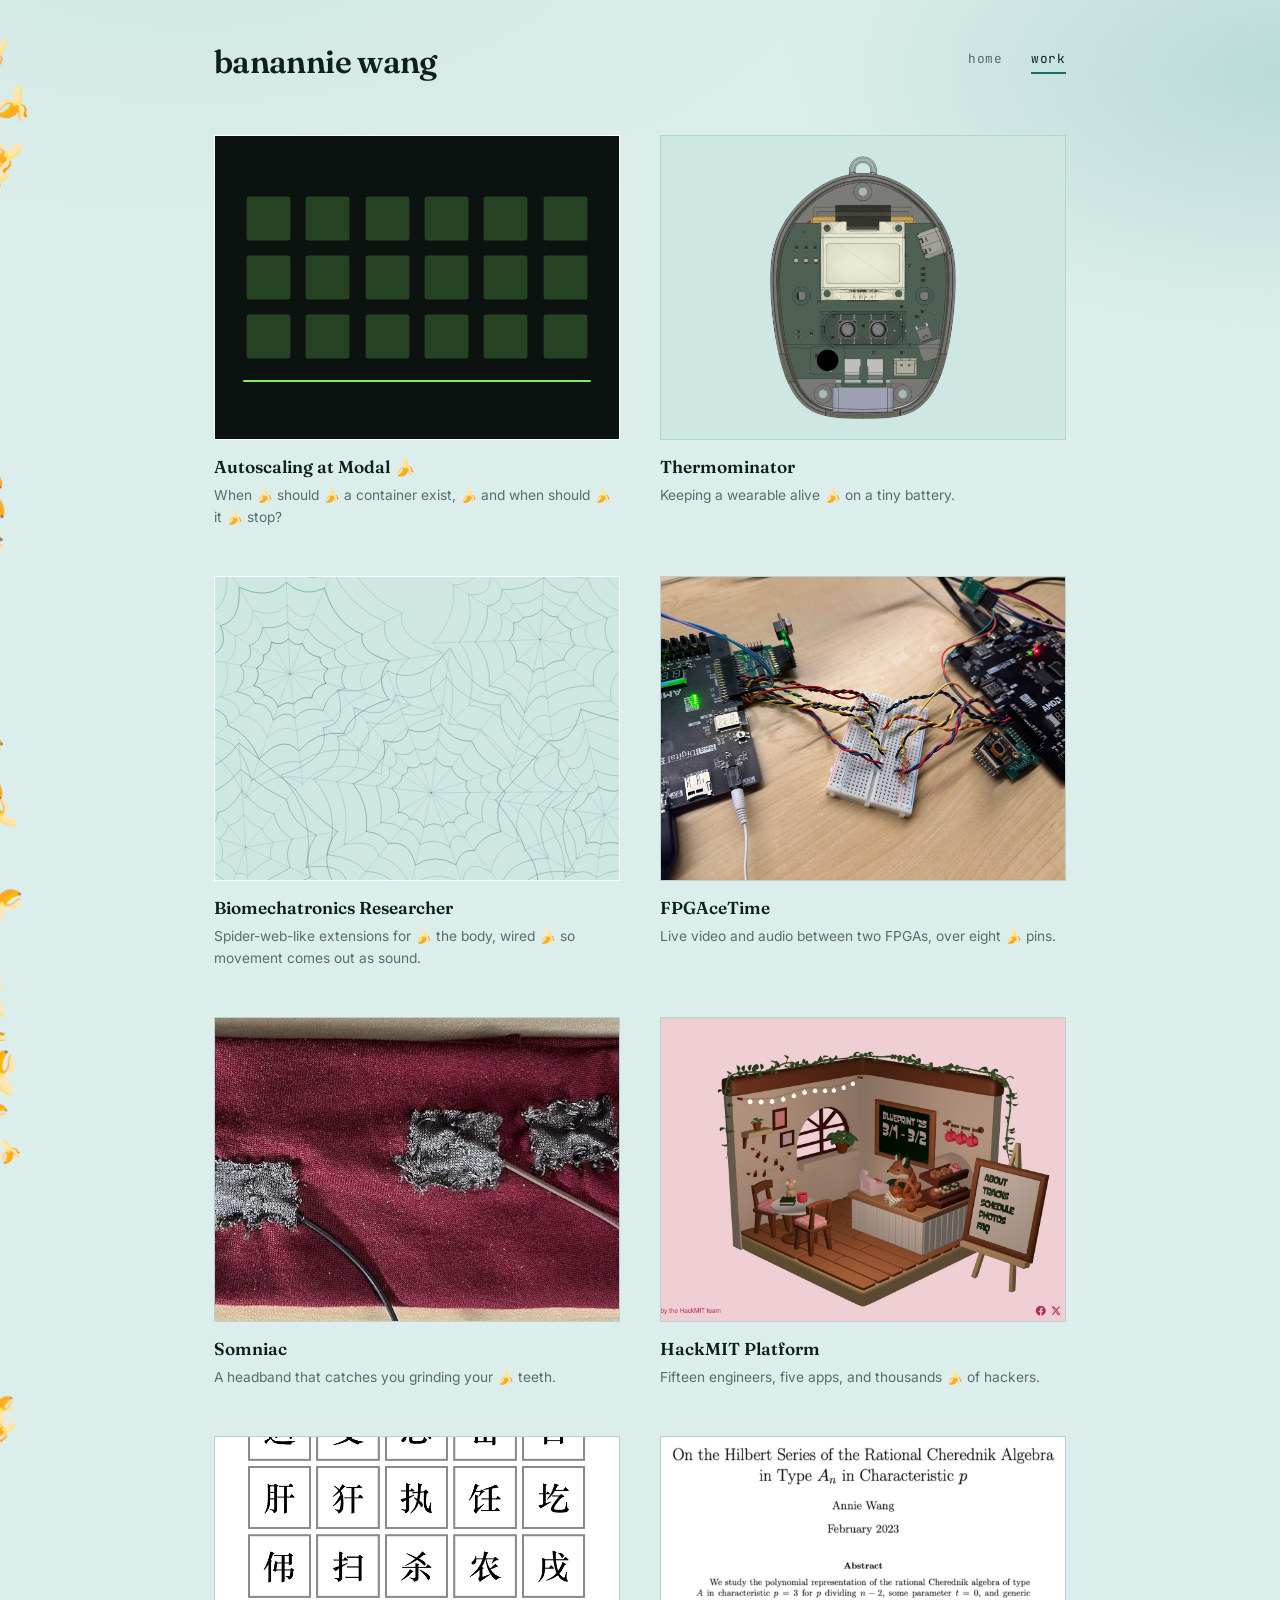
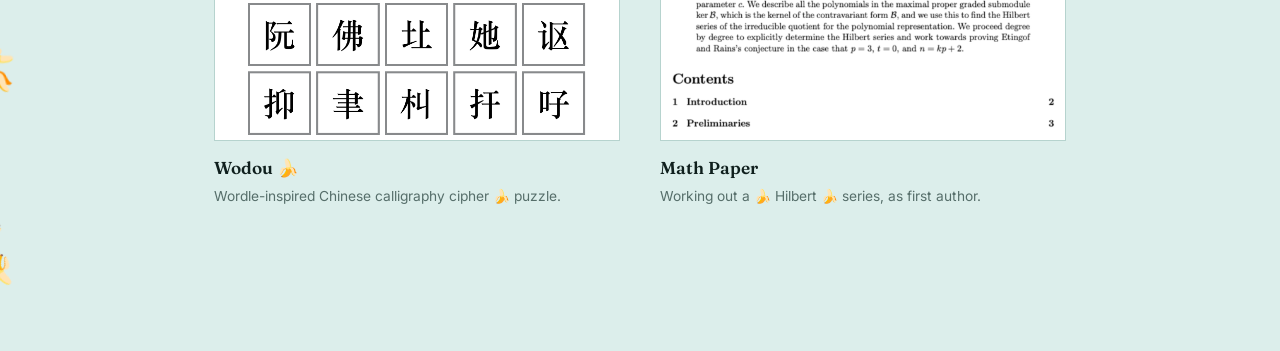
==== commit 5a1fe996: "Updates" ====
--- a/work/index.html
+++ b/work/index.html
@@ -25,8 +25,8 @@
       href="https://fonts.googleapis.com/css2?family=Fraunces:opsz,wght@9..144,400;9..144,600;9..144,700&family=Inter:wght@400;500;600&family=JetBrains+Mono:wght@400;500&display=swap"
       rel="stylesheet"
     />
-    <script type="module" crossorigin src="/assets/index-pbroZ65S.js"></script>
-    <link rel="stylesheet" crossorigin href="/assets/index-B-txtx8a.css">
+    <script type="module" crossorigin src="/assets/index-BYV2cfSt.js"></script>
+    <link rel="stylesheet" crossorigin href="/assets/index-BX8ru7_V.css">
       <meta name="robots" content="noindex" />
   </head>
   <body>
--- a/assets/index-BX8ru7_V.css
+++ b/assets/index-BX8ru7_V.css
@@ -0,0 +1 @@
+:root{--bg: #dceeeb;--bg-tint: #cfe7e3;--surface: #f6fcfb;--ink: #0f1f1d;--muted: #566e6a;--accent: #1d6a6d;--accent-soft: #b9dbd7;--warm: #c2593a;--line: #b6d3ce;--shadow: 22, 60, 56;--font-display: "Fraunces", "Gill Sans", Georgia, serif;--font-body: "Inter", "Gill Sans", "Trebuchet MS", sans-serif;--font-mono: "JetBrains Mono", ui-monospace, "SF Mono", Menlo, monospace;--measure: 60ch;--radius: 14px;color-scheme:light;font-family:var(--font-body);line-height:1.6;color:var(--ink);background-color:var(--bg);font-synthesis:none;text-rendering:optimizeLegibility;-webkit-font-smoothing:antialiased;-moz-osx-font-smoothing:grayscale}@media (prefers-color-scheme: dark){:root{--bg: #0b1514;--bg-tint: #101d1c;--surface: #14211f;--ink: #e9f3f1;--muted: #98b0ac;--accent: #6cc3c5;--accent-soft: #1f3b39;--warm: #e08a63;--line: #263c39;--shadow: 0, 0, 0;color-scheme:dark}}*,*:before,*:after{box-sizing:border-box}html{-webkit-text-size-adjust:100%}body{margin:0;min-height:100vh;color:var(--ink);font-size:clamp(1rem,.96rem + .2vw,1.09rem);background-color:var(--bg);background-image:radial-gradient(ellipse 80% 50% at 15% -8%,var(--bg-tint) 0%,transparent 70%),radial-gradient(ellipse 60% 45% at 100% 8%,var(--accent-soft) 0%,transparent 65%);background-attachment:fixed;overflow-y:scroll}h1,h2,h3{font-family:var(--font-display);font-weight:600;line-height:1.12;letter-spacing:-.015em;margin:0}a{color:var(--accent);text-decoration:none;text-underline-offset:3px}a:hover{text-decoration:underline}:focus-visible{outline:2px solid var(--accent);outline-offset:3px;border-radius:4px}::selection{background:var(--accent);color:var(--surface)}img{max-width:100%}@media (prefers-reduced-motion: reduce){*,*:before,*:after{animation-duration:.01ms!important;transition-duration:.01ms!important;scroll-behavior:auto!important}}#root{width:100%;max-width:900px;margin:0 auto;padding:2.25rem 1.5rem 5rem}.skip-link{position:absolute;left:-9999px;background:var(--surface);color:var(--ink);padding:.6em 1em;border-radius:var(--radius);z-index:100}.skip-link:focus{left:1rem;top:1rem}.navbar{display:flex;justify-content:space-between;align-items:center;gap:1rem;padding-bottom:3rem;position:relative}.navbar-brand a{text-transform:lowercase;font-family:var(--font-display);font-size:clamp(1.5rem,1.2rem + 1.1vw,2rem);font-weight:600;letter-spacing:-.02em;color:var(--ink)}.navbar-brand a:hover{color:var(--accent);text-decoration:none}.hamburger{display:none;font-size:1.4rem;line-height:1;color:var(--ink);background:none;border:none;padding:.35em .45em;cursor:pointer;transition:transform .3s ease}.hamburger.rotated{transform:rotate(90deg)}.navbar-links{display:flex;gap:1.75rem;font-family:var(--font-mono);font-size:.8rem;letter-spacing:.06em;text-transform:lowercase}.navbar-links a{color:var(--muted);position:relative;padding-bottom:4px}.navbar-links a:after{content:"";position:absolute;left:0;bottom:0;width:0;height:1.5px;background:var(--accent);transition:width .25s ease}.navbar-links a:hover{color:var(--ink);text-decoration:none}.navbar-links a:hover:after,.navbar-links a[aria-current=page]:after{width:100%}.navbar-links a[aria-current=page]{color:var(--ink)}@media (max-width: 700px){.hamburger{display:block}.navbar-links{display:none;flex-direction:column;align-items:flex-start;position:absolute;top:3em;right:0;min-width:9rem;background:var(--surface);padding:.9em 1.1em;gap:.9em;border:1px solid var(--line);border-radius:var(--radius);box-shadow:0 6px 24px rgba(var(--shadow),.14);z-index:20}.navbar-links.open{display:flex}}.eyebrow{font-family:var(--font-mono);font-size:.72rem;letter-spacing:.16em;text-transform:uppercase;color:var(--muted)}.lede{font-family:var(--font-display);font-size:clamp(1.75rem,1.2rem + 2.4vw,2.9rem);font-weight:600;line-height:1.1;letter-spacing:-.025em;margin:.5rem 0 1.25rem}.lede em{font-style:italic;color:var(--accent)}.prose{max-width:var(--measure)}.prose p{margin:0 0 1.05em;color:var(--ink)}.prose p:last-child{margin-bottom:0}.hero{display:grid;grid-template-columns:1fr 172px;gap:2.5rem;align-items:start;margin-bottom:3rem}.hero-photo{width:172px;height:172px;border-radius:50%;object-fit:cover;border:1px solid var(--line);box-shadow:0 10px 30px rgba(var(--shadow),.16)}@media (max-width: 640px){.hero{grid-template-columns:1fr;gap:1.5rem}.hero-photo{width:132px;height:132px;order:-1}}.now{border-top:1px solid var(--line);border-bottom:1px solid var(--line);padding:1.4rem 0;margin:2.5rem 0}.now-list{list-style:none;margin:.9rem 0 0;padding:0;display:grid;gap:.65rem}.now-list li{display:grid;grid-template-columns:7.5rem 1fr;gap:1rem;align-items:baseline}.now-label{font-family:var(--font-mono);font-size:.75rem;letter-spacing:.08em;text-transform:uppercase;color:var(--warm)}@media (max-width: 560px){.now-list li{grid-template-columns:1fr;gap:.15rem}}.socials{display:flex;gap:1.15rem;align-items:center;margin-top:2rem}.socials a{display:inline-flex;color:var(--muted);font-size:1.45rem;transition:color .2s ease,transform .2s ease}.socials a:hover{color:var(--accent);transform:translateY(-3px)}.page-header{margin-bottom:3rem}.gallery{display:grid;grid-template-columns:repeat(2,minmax(0,1fr));gap:3rem 2.5rem;margin-bottom:4rem}.tile{display:flex;flex-direction:column;gap:.85rem;color:inherit}.tile:hover{text-decoration:none}.tile-media{aspect-ratio:4 / 3;overflow:hidden;background:var(--surface);border:1px solid var(--line)}.tile-media img{width:100%;height:100%;object-fit:cover;display:block;transition:transform .5s ease}.tile:hover .tile-media img{transform:scale(1.04)}.tile-media--contain{background:var(--bg-tint)}.tile-media--contain img{object-fit:contain;padding:1.1rem}.tile:hover .tile-media--contain img{transform:scale(1.03)}.tile-media--words{display:flex;align-items:center;padding:1.5rem;background:var(--accent-soft);border-color:transparent}.tile-media--words span{font-family:var(--font-display);font-size:clamp(1.05rem,.95rem + .5vw,1.3rem);line-height:1.25;color:var(--ink)}.tile-caption{display:flex;flex-direction:column;gap:.2rem}.tile-name{font-family:var(--font-display);font-size:1.08rem;font-weight:600;transition:color .2s ease}.tile:hover .tile-name{color:var(--accent)}.tile-line{font-size:.86rem;color:var(--muted)}.tile--flat{cursor:default}@media (max-width: 560px){.gallery{grid-template-columns:1fr;gap:2.25rem}}.back-link{display:inline-flex;align-items:center;gap:.5rem;font-family:var(--font-mono);font-size:.75rem;letter-spacing:.06em;color:var(--muted);margin-bottom:2rem}.back-link:hover{color:var(--accent);text-decoration:none}.project-header{margin-bottom:2rem}.project-blurb{font-size:clamp(1.05rem,1rem + .35vw,1.25rem);color:var(--muted);max-width:var(--measure);margin:.25rem 0 0}.project-actions{display:flex;flex-wrap:wrap;gap:1.25rem;margin-top:1.4rem}.project-actions a{display:inline-flex;align-items:center;gap:.5rem;font-family:var(--font-mono);font-size:.75rem;letter-spacing:.04em;padding:.55em 1.05em;border:1px solid var(--line);border-radius:999px;color:var(--ink);transition:border-color .2s ease,color .2s ease}.project-actions a:hover{border-color:var(--accent);color:var(--accent);text-decoration:none}.project-figure{margin:0 0 2.5rem}.project-figure img{display:block;max-width:100%;max-height:78vh;width:auto;height:auto;margin:0 auto;border:1px solid var(--line);box-shadow:0 12px 40px rgba(var(--shadow),.14)}.project-figure--plain img{border:0;box-shadow:none}.project-figure figcaption{margin-top:.7rem;font-family:var(--font-mono);font-size:.72rem;line-height:1.6;color:var(--muted);text-align:center}@media (min-width: 900px){.project-figure--lead{width:calc(100% + 4rem);margin-left:-2rem}}.project-gallery{display:grid;grid-template-columns:repeat(auto-fit,minmax(260px,1fr));gap:1.5rem;margin:2.5rem 0 0}.project-gallery .project-figure{margin-bottom:0}.project-body{max-width:var(--measure)}.project-body section{margin-bottom:2.25rem}.project-body h2{font-size:1.35rem;margin-bottom:.6rem}.project-body p{margin:0 0 1.05em}.project-body p:last-child{margin-bottom:0}.project-nav{display:flex;justify-content:space-between;gap:1.5rem;margin-top:4rem;padding-top:1.75rem;border-top:1px solid var(--line)}.project-nav a{display:flex;flex-direction:column;gap:.3rem;font-family:var(--font-display);font-size:1.1rem;color:var(--ink);max-width:45%}.project-nav a:hover{color:var(--accent);text-decoration:none}.project-nav-next{text-align:right;margin-left:auto}.project-figure--mark{text-align:center}.project-figure--mark img{max-width:190px;max-height:none}.autoscale{--modal-green: #7fee64;position:relative;width:100%;height:100%;display:flex;flex-direction:column;justify-content:center;gap:1.1rem;padding:1.75rem;background:#0c1210;overflow:hidden}.autoscale-grid{display:grid;grid-template-columns:repeat(6,1fr);gap:.5rem}.autoscale-cell{display:block;aspect-ratio:1;border-radius:3px;background:var(--modal-green);opacity:.22;transform:scale(.86);animation:container-life 6s ease-in-out infinite}@keyframes container-life{0%,6%{opacity:.22;transform:scale(.86)}18%,56%{opacity:1;transform:scale(1)}72%,to{opacity:.22;transform:scale(.86)}}.autoscale-load{height:2px;border-radius:2px;background:linear-gradient(to right,var(--modal-green) 0%,var(--modal-green) 100%);transform-origin:left center;animation:demand 6s ease-in-out infinite}@keyframes demand{0%,4%{transform:scaleX(.08);opacity:.5}20%,50%{transform:scaleX(1);opacity:1}70%,to{transform:scaleX(.08);opacity:.5}}@media (prefers-reduced-motion: reduce){.autoscale-cell,.autoscale-load{animation:none}.autoscale-cell{opacity:.85;transform:scale(1)}.autoscale-load{transform:scaleX(1)}}.tile-media--art{border-color:transparent;padding:0}.bodyart{width:100%;height:100%;display:block;background:var(--bg-tint)}.bodyart-strands path{fill:none;stroke:var(--accent);stroke-linecap:round}.bodyart-nodes circle{fill:var(--accent);opacity:.45}.project-figure--inline{margin:1.5rem 0 0}.project-figure--inline img{max-height:420px}.project-figure--small img{max-width:min(100%,470px)}.project-figure--small figcaption{max-width:470px;margin-left:auto;margin-right:auto}.project-header .eyebrow{text-transform:none;letter-spacing:.02em}.app{position:relative}.app--banana{min-height:calc(100vh - 7.25rem)}.banana-layer{position:absolute;top:-2.25rem;bottom:-5rem;left:50%;width:100vw;transform:translate(-50%);overflow:hidden;pointer-events:none;z-index:0}.banana-layer span{position:absolute;left:0;top:0;width:1em;height:1em;line-height:1;text-align:center;-webkit-user-select:none;user-select:none}.banana-layer:not([data-ready]) span{visibility:hidden}.app--banana>header,.app--banana>main{position:relative;z-index:1}html:has(.banana-layer){overflow-x:clip}
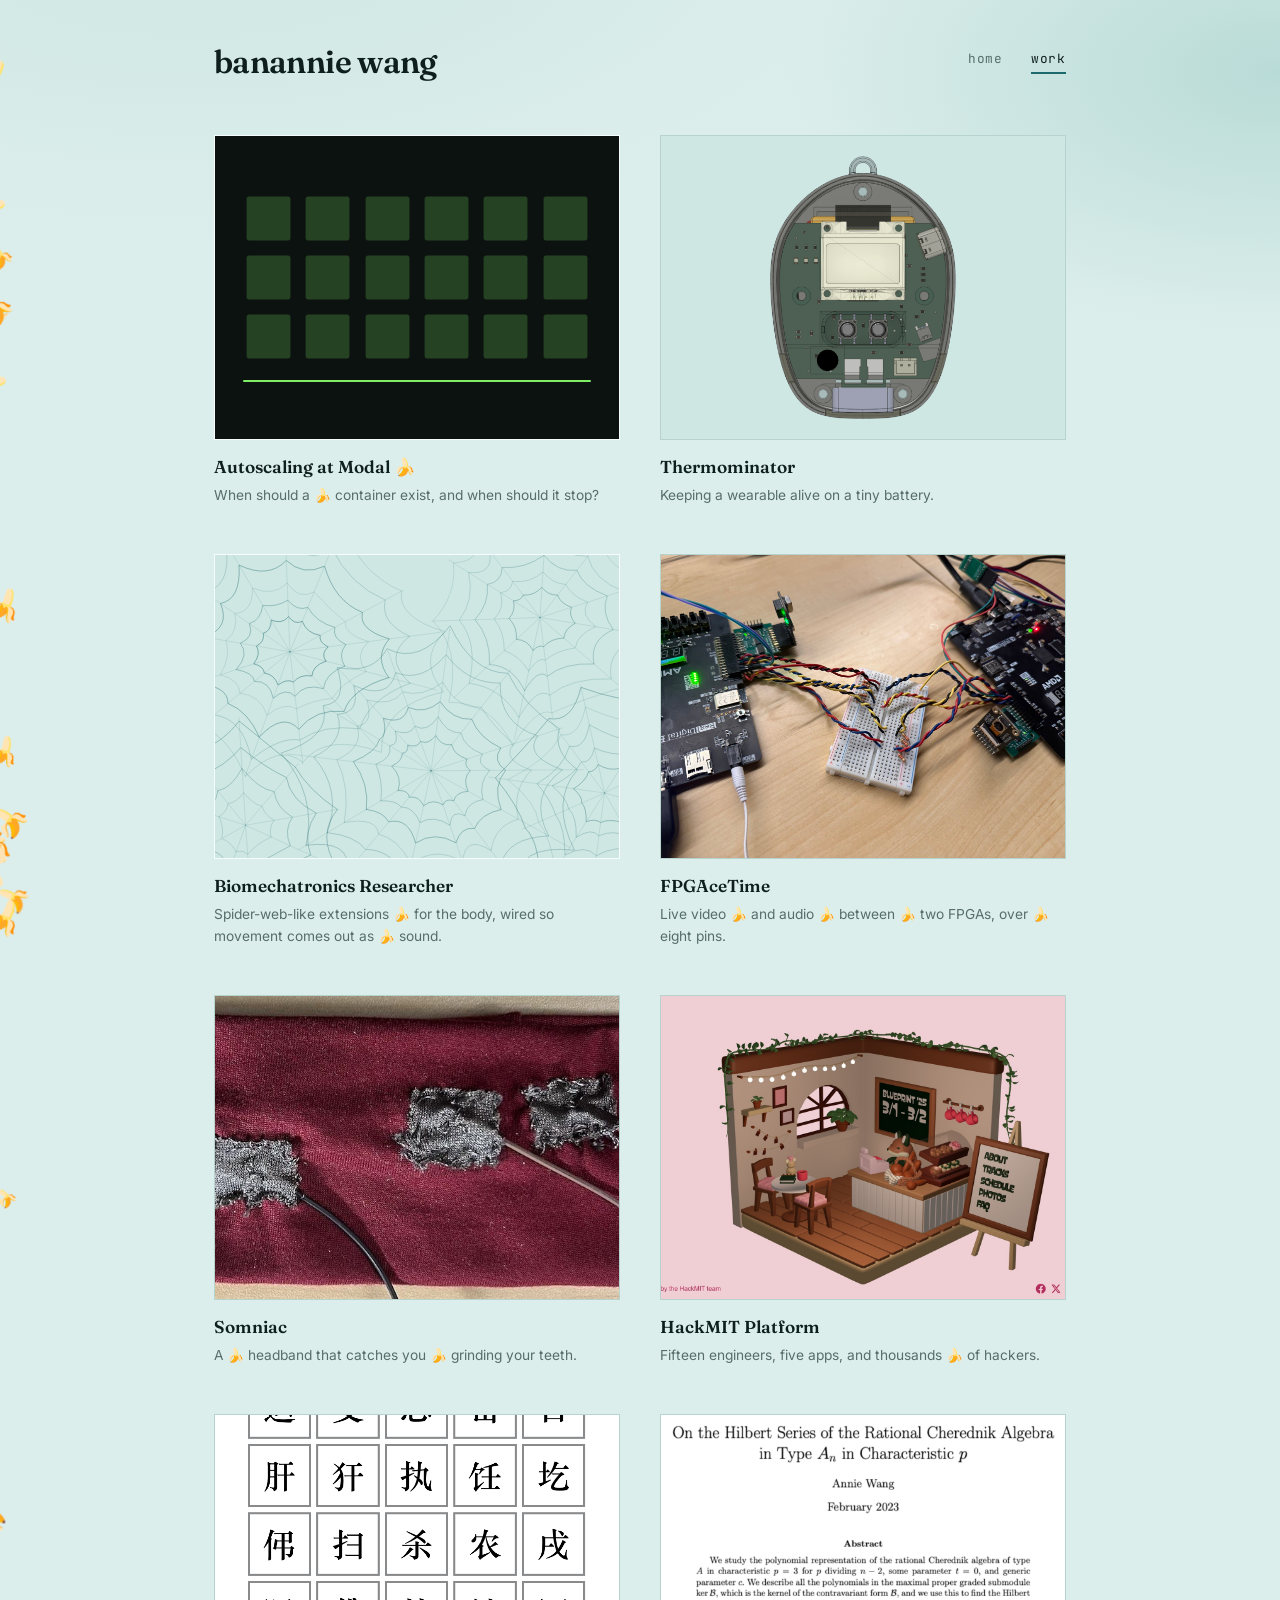
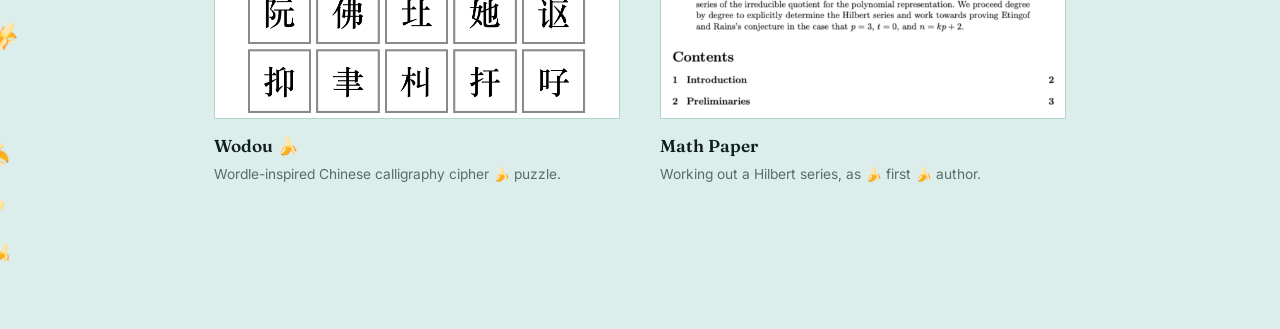
==== commit 7c3e340d: "Updates" ====
--- a/work/index.html
+++ b/work/index.html
@@ -25,8 +25,8 @@
       href="https://fonts.googleapis.com/css2?family=Fraunces:opsz,wght@9..144,400;9..144,600;9..144,700&family=Inter:wght@400;500;600&family=JetBrains+Mono:wght@400;500&display=swap"
       rel="stylesheet"
     />
-    <script type="module" crossorigin src="/assets/index-BYV2cfSt.js"></script>
-    <link rel="stylesheet" crossorigin href="/assets/index-BX8ru7_V.css">
+    <script type="module" crossorigin src="/assets/index-B0p0V8ui.js"></script>
+    <link rel="stylesheet" crossorigin href="/assets/index-DB1Ij-1w.css">
       <meta name="robots" content="noindex" />
   </head>
   <body>
--- a/assets/index-DB1Ij-1w.css
+++ b/assets/index-DB1Ij-1w.css
@@ -0,0 +1 @@
+:root{--bg: #dceeeb;--bg-tint: #cfe7e3;--surface: #f6fcfb;--ink: #0f1f1d;--muted: #566e6a;--accent: #1d6a6d;--accent-soft: #b9dbd7;--warm: #c2593a;--line: #b6d3ce;--shadow: 22, 60, 56;--font-display: "Fraunces", "Gill Sans", Georgia, serif;--font-body: "Inter", "Gill Sans", "Trebuchet MS", sans-serif;--font-mono: "JetBrains Mono", ui-monospace, "SF Mono", Menlo, monospace;--measure: 60ch;--radius: 14px;color-scheme:light;font-family:var(--font-body);line-height:1.6;color:var(--ink);background-color:var(--bg);font-synthesis:none;text-rendering:optimizeLegibility;-webkit-font-smoothing:antialiased;-moz-osx-font-smoothing:grayscale}@media (prefers-color-scheme: dark){:root{--bg: #0b1514;--bg-tint: #101d1c;--surface: #14211f;--ink: #e9f3f1;--muted: #98b0ac;--accent: #6cc3c5;--accent-soft: #1f3b39;--warm: #e08a63;--line: #263c39;--shadow: 0, 0, 0;color-scheme:dark}}*,*:before,*:after{box-sizing:border-box}html{-webkit-text-size-adjust:100%}body{margin:0;min-height:100vh;color:var(--ink);font-size:clamp(1rem,.96rem + .2vw,1.09rem);background-color:var(--bg);background-image:radial-gradient(ellipse 80% 50% at 15% -8%,var(--bg-tint) 0%,transparent 70%),radial-gradient(ellipse 60% 45% at 100% 8%,var(--accent-soft) 0%,transparent 65%);background-attachment:fixed;overflow-y:scroll}h1,h2,h3{font-family:var(--font-display);font-weight:600;line-height:1.12;letter-spacing:-.015em;margin:0}a{color:var(--accent);text-decoration:none;text-underline-offset:3px}a:hover{text-decoration:underline}:focus-visible{outline:2px solid var(--accent);outline-offset:3px;border-radius:4px}::selection{background:var(--accent);color:var(--surface)}img{max-width:100%}@media (prefers-reduced-motion: reduce){*,*:before,*:after{animation-duration:.01ms!important;transition-duration:.01ms!important;scroll-behavior:auto!important}}#root{width:100%;max-width:900px;margin:0 auto;padding:2.25rem 1.5rem 5rem}.skip-link{position:absolute;left:-9999px;background:var(--surface);color:var(--ink);padding:.6em 1em;border-radius:var(--radius);z-index:100}.skip-link:focus{left:1rem;top:1rem}.navbar{display:flex;justify-content:space-between;align-items:center;gap:1rem;padding-bottom:3rem;position:relative}.navbar-brand a{text-transform:lowercase;font-family:var(--font-display);font-size:clamp(1.5rem,1.2rem + 1.1vw,2rem);font-weight:600;letter-spacing:-.02em;color:var(--ink)}.navbar-brand a:hover{color:var(--accent);text-decoration:none}.hamburger{display:none;font-size:1.4rem;line-height:1;color:var(--ink);background:none;border:none;padding:.35em .45em;cursor:pointer;transition:transform .3s ease}.hamburger.rotated{transform:rotate(90deg)}.navbar-links{display:flex;gap:1.75rem;font-family:var(--font-mono);font-size:.8rem;letter-spacing:.06em;text-transform:lowercase}.navbar-links a{color:var(--muted);position:relative;padding-bottom:4px}.navbar-links a:after{content:"";position:absolute;left:0;bottom:0;width:0;height:1.5px;background:var(--accent);transition:width .25s ease}.navbar-links a:hover{color:var(--ink);text-decoration:none}.navbar-links a:hover:after,.navbar-links a[aria-current=page]:after{width:100%}.navbar-links a[aria-current=page]{color:var(--ink)}@media (max-width: 700px){.hamburger{display:block}.navbar-links{display:none;flex-direction:column;align-items:flex-start;position:absolute;top:3em;right:0;min-width:9rem;background:var(--surface);padding:.9em 1.1em;gap:.9em;border:1px solid var(--line);border-radius:var(--radius);box-shadow:0 6px 24px rgba(var(--shadow),.14);z-index:20}.navbar-links.open{display:flex}}.eyebrow{font-family:var(--font-mono);font-size:.72rem;letter-spacing:.16em;text-transform:uppercase;color:var(--muted)}.lede{font-family:var(--font-display);font-size:clamp(1.75rem,1.2rem + 2.4vw,2.9rem);font-weight:600;line-height:1.1;letter-spacing:-.025em;margin:.5rem 0 1.25rem}.lede em{font-style:italic;color:var(--accent)}.prose{max-width:var(--measure)}.prose p{margin:0 0 1.05em;color:var(--ink)}.prose p:last-child{margin-bottom:0}.hero{display:grid;grid-template-columns:1fr 172px;gap:2.5rem;align-items:start;margin-bottom:3rem}.hero-photo{width:172px;height:172px;border-radius:50%;object-fit:cover;border:1px solid var(--line);box-shadow:0 10px 30px rgba(var(--shadow),.16)}@media (max-width: 640px){.hero{grid-template-columns:1fr;gap:1.5rem}.hero-photo{width:132px;height:132px;order:-1}}.now{border-top:1px solid var(--line);border-bottom:1px solid var(--line);padding:1.4rem 0;margin:2.5rem 0}.now-list{list-style:none;margin:.9rem 0 0;padding:0;display:grid;gap:.65rem}.now-list li{display:grid;grid-template-columns:7.5rem 1fr;gap:1rem;align-items:baseline}.now-label{font-family:var(--font-mono);font-size:.75rem;letter-spacing:.08em;text-transform:uppercase;color:var(--accent)}@media (max-width: 560px){.now-list li{grid-template-columns:1fr;gap:.15rem}}.socials{display:flex;gap:1.15rem;align-items:center;margin-top:2rem}.socials a{display:inline-flex;color:var(--muted);font-size:1.45rem;transition:color .2s ease,transform .2s ease}.socials a:hover{color:var(--accent);transform:translateY(-3px)}.page-header{margin-bottom:3rem}.gallery{display:grid;grid-template-columns:repeat(2,minmax(0,1fr));gap:3rem 2.5rem;margin-bottom:4rem}.tile{display:flex;flex-direction:column;gap:.85rem;color:inherit}.tile:hover{text-decoration:none}.tile-media{aspect-ratio:4 / 3;overflow:hidden;background:var(--surface);border:1px solid var(--line)}.tile-media img{width:100%;height:100%;object-fit:cover;display:block;transition:transform .5s ease}.tile:hover .tile-media img{transform:scale(1.04)}.tile-media--contain{background:var(--bg-tint)}.tile-media--contain img{object-fit:contain;padding:1.1rem}.tile:hover .tile-media--contain img{transform:scale(1.03)}.tile-media--words{display:flex;align-items:center;padding:1.5rem;background:var(--accent-soft);border-color:transparent}.tile-media--words span{font-family:var(--font-display);font-size:clamp(1.05rem,.95rem + .5vw,1.3rem);line-height:1.25;color:var(--ink)}.tile-caption{display:flex;flex-direction:column;gap:.2rem}.tile-name{font-family:var(--font-display);font-size:1.08rem;font-weight:600;transition:color .2s ease}.tile:hover .tile-name{color:var(--accent)}.tile-line{font-size:.86rem;color:var(--muted)}.tile--flat{cursor:default}@media (max-width: 560px){.gallery{grid-template-columns:1fr;gap:2.25rem}}.back-link{display:inline-flex;align-items:center;gap:.5rem;font-family:var(--font-mono);font-size:.75rem;letter-spacing:.06em;color:var(--muted);margin-bottom:2rem}.back-link:hover{color:var(--accent);text-decoration:none}.project-header{margin-bottom:2rem}.project-blurb{font-size:clamp(1.05rem,1rem + .35vw,1.25rem);color:var(--muted);max-width:var(--measure);margin:.25rem 0 0}.project-actions{display:flex;flex-wrap:wrap;gap:1.25rem;margin-top:1.4rem}.project-actions a{display:inline-flex;align-items:center;gap:.5rem;font-family:var(--font-mono);font-size:.75rem;letter-spacing:.04em;padding:.55em 1.05em;border:1px solid var(--line);border-radius:999px;color:var(--ink);transition:border-color .2s ease,color .2s ease}.project-actions a:hover{border-color:var(--accent);color:var(--accent);text-decoration:none}.project-figure{margin:0 0 2.5rem}.project-figure img{display:block;max-width:100%;max-height:78vh;width:auto;height:auto;margin:0 auto;border:1px solid var(--line);box-shadow:0 12px 40px rgba(var(--shadow),.14)}.project-figure--plain img{border:0;box-shadow:none}.project-figure figcaption{margin-top:.7rem;font-family:var(--font-mono);font-size:.72rem;line-height:1.6;color:var(--muted);text-align:center}@media (min-width: 900px){.project-figure--lead{width:calc(100% + 4rem);margin-left:-2rem}}.project-gallery{display:grid;grid-template-columns:repeat(auto-fit,minmax(260px,1fr));gap:1.5rem;margin:2.5rem 0 0}.project-gallery .project-figure{margin-bottom:0}.project-body{max-width:var(--measure)}.project-body section{margin-bottom:2.25rem}.project-body h2{font-size:1.35rem;margin-bottom:.6rem}.project-body p{margin:0 0 1.05em}.project-body p:last-child{margin-bottom:0}.project-nav{display:flex;justify-content:space-between;gap:1.5rem;margin-top:4rem;padding-top:1.75rem;border-top:1px solid var(--line)}.project-nav a{display:flex;flex-direction:column;gap:.3rem;font-family:var(--font-display);font-size:1.1rem;color:var(--ink);max-width:45%}.project-nav a:hover{color:var(--accent);text-decoration:none}.project-nav-next{text-align:right;margin-left:auto}.project-figure--mark{text-align:center}.project-figure--mark img{max-width:190px;max-height:none}.autoscale{--modal-green: #7fee64;position:relative;width:100%;height:100%;display:flex;flex-direction:column;justify-content:center;gap:1.1rem;padding:1.75rem;background:#0c1210;overflow:hidden}.autoscale-grid{display:grid;grid-template-columns:repeat(6,1fr);gap:.5rem}.autoscale-cell{display:block;aspect-ratio:1;border-radius:3px;background:var(--modal-green);opacity:.22;transform:scale(.86);animation:container-life 6s ease-in-out infinite}@keyframes container-life{0%,6%{opacity:.22;transform:scale(.86)}18%,56%{opacity:1;transform:scale(1)}72%,to{opacity:.22;transform:scale(.86)}}.autoscale-load{height:2px;border-radius:2px;background:linear-gradient(to right,var(--modal-green) 0%,var(--modal-green) 100%);transform-origin:left center;animation:demand 6s ease-in-out infinite}@keyframes demand{0%,4%{transform:scaleX(.08);opacity:.5}20%,50%{transform:scaleX(1);opacity:1}70%,to{transform:scaleX(.08);opacity:.5}}@media (prefers-reduced-motion: reduce){.autoscale-cell,.autoscale-load{animation:none}.autoscale-cell{opacity:.85;transform:scale(1)}.autoscale-load{transform:scaleX(1)}}.tile-media--art{border-color:transparent;padding:0}.bodyart{width:100%;height:100%;display:block;background:var(--bg-tint)}.bodyart-strands path{fill:none;stroke:var(--accent);stroke-linecap:round}.bodyart-nodes circle{fill:var(--accent);opacity:.45}.project-figure--inline{margin:1.5rem 0 0}.project-figure--inline img{max-height:420px}.project-figure--small img{max-width:min(100%,470px)}.project-figure--small figcaption{max-width:470px;margin-left:auto;margin-right:auto}.project-header .eyebrow{text-transform:none;letter-spacing:.02em}.app{position:relative}.app--banana{min-height:calc(100vh - 7.25rem)}.banana-layer{position:absolute;top:-2.25rem;bottom:-5rem;left:50%;width:100vw;transform:translate(-50%);overflow:hidden;pointer-events:none;z-index:0}.banana-layer span{position:absolute;left:0;top:0;width:1em;height:1em;line-height:1;text-align:center;-webkit-user-select:none;user-select:none}.banana-layer:not([data-ready]) span{visibility:hidden}.app--banana>header,.app--banana>main{position:relative;z-index:1}html:has(.banana-layer){overflow-x:clip}
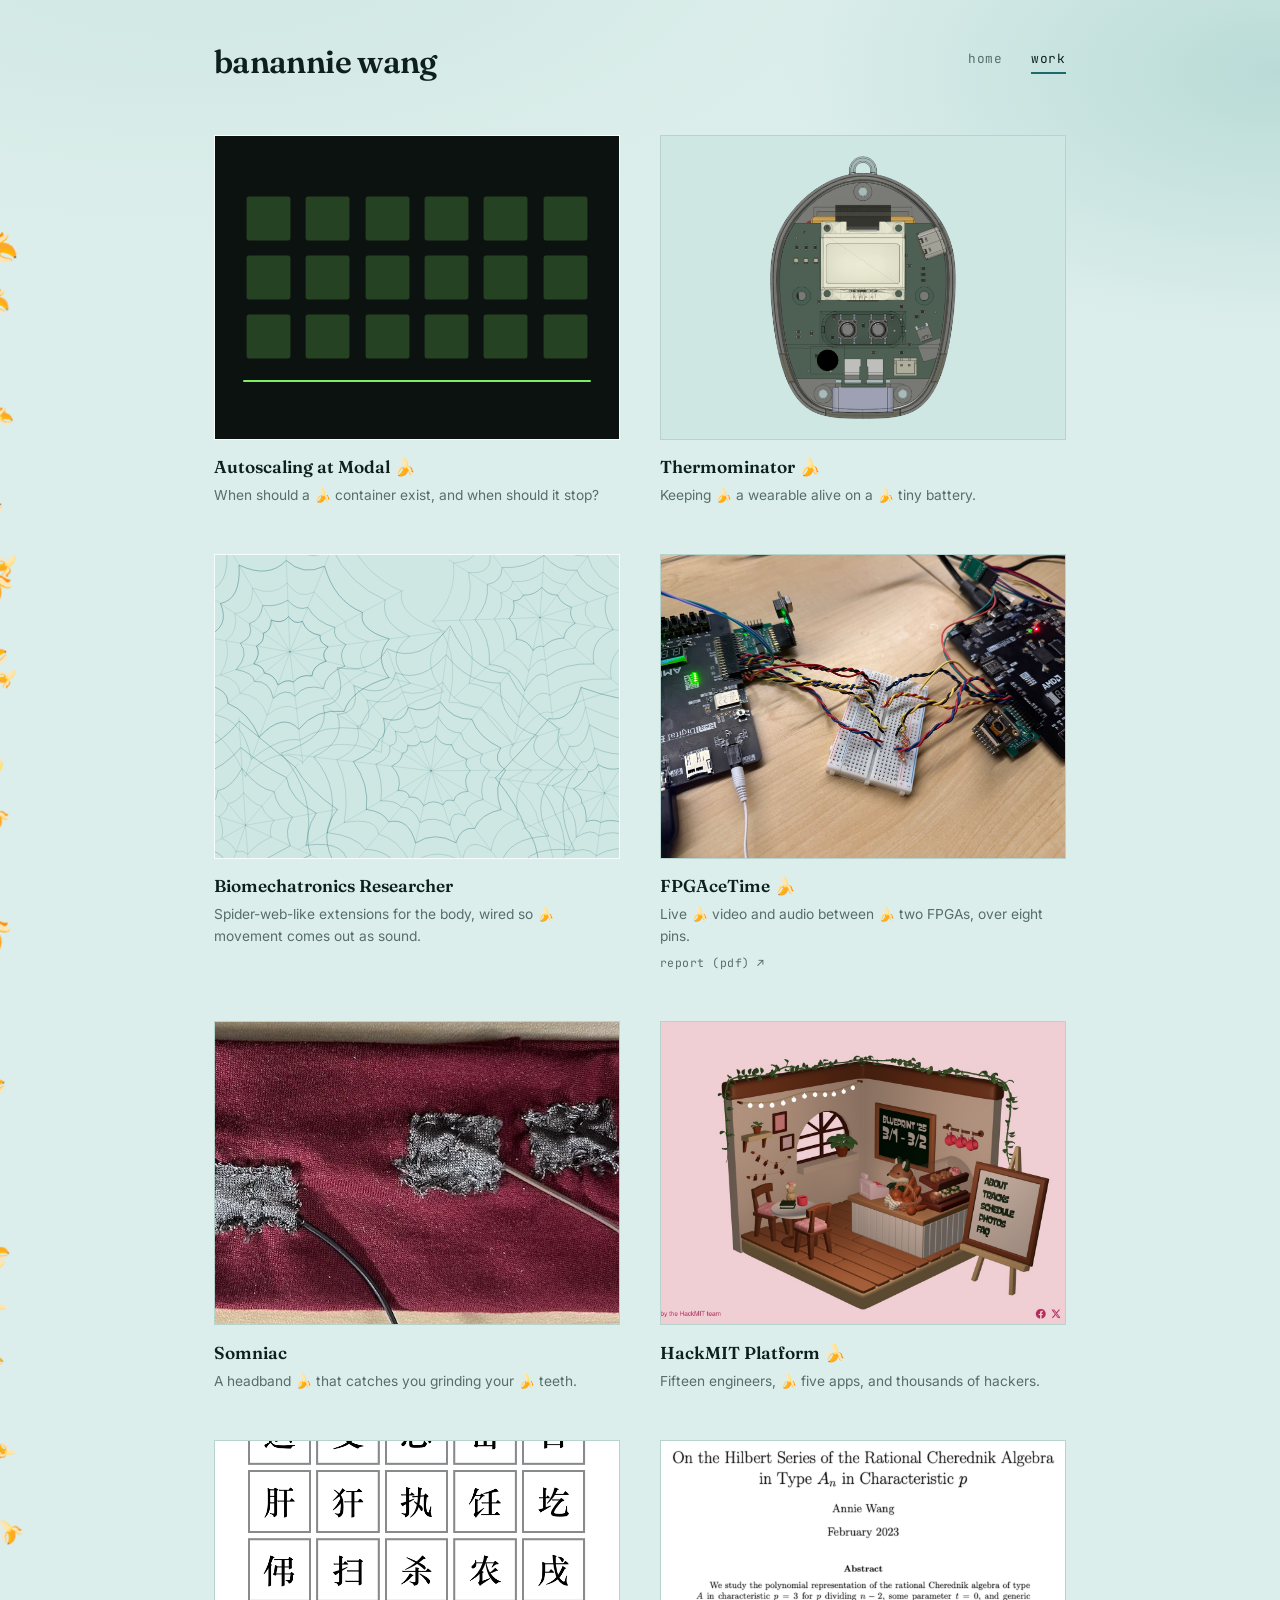
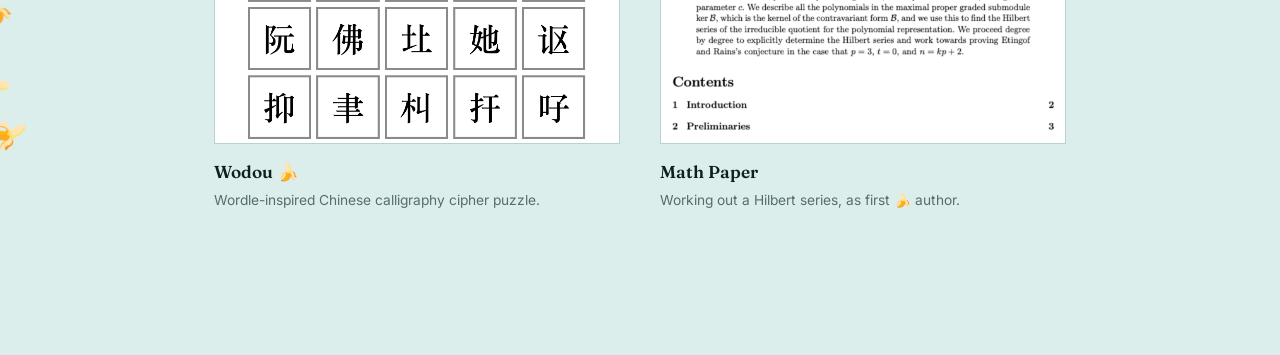
==== commit 2acdf3ec: "Updates" ====
--- a/work/index.html
+++ b/work/index.html
@@ -25,11 +25,11 @@
       href="https://fonts.googleapis.com/css2?family=Fraunces:opsz,wght@9..144,400;9..144,600;9..144,700&family=Inter:wght@400;500;600&family=JetBrains+Mono:wght@400;500&display=swap"
       rel="stylesheet"
     />
-    <script type="module" crossorigin src="/assets/index-B0p0V8ui.js"></script>
-    <link rel="stylesheet" crossorigin href="/assets/index-DB1Ij-1w.css">
+    <script type="module" crossorigin src="/assets/index-ye4O2OOT.js"></script>
+    <link rel="stylesheet" crossorigin href="/assets/index-B6sjQdEs.css">
       <meta name="robots" content="noindex" />
   </head>
   <body>
-    <div id="root"><div class="app app--banana"><a class="skip-link" href="#main">Skip to content</a><header class="navbar"><div class="navbar-brand"><a class="" href="/" data-discover="true">Banannie Wang</a></div><button class="hamburger " aria-expanded="false" aria-label="Toggle navigation">☰</button><nav class="navbar-links "><a class="" href="/" data-discover="true">home</a><a aria-current="page" class="active" href="/work" data-discover="true">work</a></nav></header><main id="main"><div><div class="gallery"><a class="tile" href="/work/modal" data-discover="true"><div class="tile-media tile-media--art"><div class="autoscale" aria-hidden="true"><div class="autoscale-grid"><span class="autoscale-cell" style="animation-delay:0s"></span><span class="autoscale-cell" style="animation-delay:0.16s"></span><span class="autoscale-cell" style="animation-delay:0.32s"></span><span class="autoscale-cell" style="animation-delay:0.48s"></span><span class="autoscale-cell" style="animation-delay:0.64s"></span><span class="autoscale-cell" style="animation-delay:0.8s"></span><span class="autoscale-cell" style="animation-delay:0.42s"></span><span class="autoscale-cell" style="animation-delay:0.58s"></span><span class="autoscale-cell" style="animation-delay:0.74s"></span><span class="autoscale-cell" style="animation-delay:0.8999999999999999s"></span><span class="autoscale-cell" style="animation-delay:1.06s"></span><span class="autoscale-cell" style="animation-delay:1.22s"></span><span class="autoscale-cell" style="animation-delay:0.84s"></span><span class="autoscale-cell" style="animation-delay:1s"></span><span class="autoscale-cell" style="animation-delay:1.16s"></span><span class="autoscale-cell" style="animation-delay:1.3199999999999998s"></span><span class="autoscale-cell" style="animation-delay:1.48s"></span><span class="autoscale-cell" style="animation-delay:1.6400000000000001s"></span></div><div class="autoscale-load"></div></div></div><div class="tile-caption"><span class="tile-name">Autoscaling at Modal</span><span class="tile-line">When should a container exist, and when should it stop?</span></div></a><a class="tile" href="/work/thermominator" data-discover="true"><div class="tile-media tile-media--contain"><img src="/assets/thermominator-device-DYZWeuau.png" alt="CAD render of the Thermominator" loading="lazy"/></div><div class="tile-caption"><span class="tile-name">Thermominator</span><span class="tile-line">Keeping a wearable alive on a tiny battery.</span></div></a><div class="tile tile--flat"><div class="tile-media tile-media--art"><svg class="bodyart" viewBox="0 0 400 300" role="img" aria-hidden="true"><g class="bodyart-strands"><path d="M 74.0 96.0 L 219.6 134.0" stroke-width="0.4" opacity="0.3"></path><path d="M 74.0 96.0 L 159.7 190.2" stroke-width="0.4" opacity="0.3"></path><path d="M 74.0 96.0 L 86.8 207.3" stroke-width="0.4" opacity="0.3"></path><path d="M 74.0 96.0 L 29.8 219.1" stroke-width="0.4" opacity="0.3"></path><path d="M 74.0 96.0 L -19.4 173.7" stroke-width="0.4" opacity="0.3"></path><path d="M 74.0 96.0 L -63.7 141.6" stroke-width="0.4" opacity="0.3"></path><path d="M 74.0 96.0 L -53.0 74.0" stroke-width="0.4" opacity="0.3"></path><path d="M 74.0 96.0 L -29.7 24.0" stroke-width="0.4" opacity="0.3"></path><path d="M 74.0 96.0 L 0.3 -29.5" stroke-width="0.4" opacity="0.3"></path><path d="M 74.0 96.0 L 68.4 -42.8" stroke-width="0.4" opacity="0.3"></path><path d="M 74.0 96.0 L 123.7 -27.1" stroke-width="0.4" opacity="0.3"></path><path d="M 74.0 96.0 L 186.4 34.9" stroke-width="0.4" opacity="0.3"></path><path d="M 74.0 96.0 L 222.7 76.7" stroke-width="0.4" opacity="0.3"></path><path d="M 322.0 62.0 L 296.5 182.6" stroke-width="0.4" opacity="0.3"></path><path d="M 322.0 62.0 L 236.5 141.4" stroke-width="0.4" opacity="0.3"></path><path d="M 322.0 62.0 L 214.8 65.6" stroke-width="0.4" opacity="0.3"></path><path d="M 322.0 62.0 L 231.5 4.9" stroke-width="0.4" opacity="0.3"></path><path d="M 322.0 62.0 L 259.4 -20.7" stroke-width="0.4" opacity="0.3"></path><path d="M 322.0 62.0 L 328.8 -43.6" stroke-width="0.4" opacity="0.3"></path><path d="M 322.0 62.0 L 382.8 -15.9" stroke-width="0.4" opacity="0.3"></path><path d="M 322.0 62.0 L 430.4 27.1" stroke-width="0.4" opacity="0.3"></path><path d="M 322.0 62.0 L 447.2 82.6" stroke-width="0.4" opacity="0.3"></path><path d="M 322.0 62.0 L 407.7 135.9" stroke-width="0.4" opacity="0.3"></path><path d="M 322.0 62.0 L 334.4 161.0" stroke-width="0.4" opacity="0.3"></path><path d="M 214.0 214.0 L 82.5 292.4" stroke-width="0.4" opacity="0.3"></path><path d="M 214.0 214.0 L 70.6 197.1" stroke-width="0.4" opacity="0.3"></path><path d="M 214.0 214.0 L 107.7 149.9" stroke-width="0.4" opacity="0.3"></path><path d="M 214.0 214.0 L 121.9 112.5" stroke-width="0.4" opacity="0.3"></path><path d="M 214.0 214.0 L 171.0 94.9" stroke-width="0.4" opacity="0.3"></path><path d="M 214.0 214.0 L 232.4 73.4" stroke-width="0.4" opacity="0.3"></path><path d="M 214.0 214.0 L 293.3 113.4" stroke-width="0.4" opacity="0.3"></path><path d="M 214.0 214.0 L 344.3 171.4" stroke-width="0.4" opacity="0.3"></path><path d="M 214.0 214.0 L 364.8 212.9" stroke-width="0.4" opacity="0.3"></path><path d="M 214.0 214.0 L 352.0 290.5" stroke-width="0.4" opacity="0.3"></path><path d="M 214.0 214.0 L 299.7 328.0" stroke-width="0.4" opacity="0.3"></path><path d="M 214.0 214.0 L 261.7 351.8" stroke-width="0.4" opacity="0.3"></path><path d="M 214.0 214.0 L 185.1 348.6" stroke-width="0.4" opacity="0.3"></path><path d="M 214.0 214.0 L 130.9 314.2" stroke-width="0.4" opacity="0.3"></path><path d="M 386.0 236.0 L 443.8 335.2" stroke-width="0.4" opacity="0.3"></path><path d="M 386.0 236.0 L 372.9 334.7" stroke-width="0.4" opacity="0.3"></path><path d="M 386.0 236.0 L 321.0 338.1" stroke-width="0.4" opacity="0.3"></path><path d="M 386.0 236.0 L 304.4 272.1" stroke-width="0.4" opacity="0.3"></path><path d="M 386.0 236.0 L 271.4 220.2" stroke-width="0.4" opacity="0.3"></path><path d="M 386.0 236.0 L 330.6 161.8" stroke-width="0.4" opacity="0.3"></path><path d="M 386.0 236.0 L 362.3 129.7" stroke-width="0.4" opacity="0.3"></path><path d="M 386.0 236.0 L 442.0 148.9" stroke-width="0.4" opacity="0.3"></path><path d="M 386.0 236.0 L 482.4 188.8" stroke-width="0.4" opacity="0.3"></path><path d="M 386.0 236.0 L 498.3 267.7" stroke-width="0.4" opacity="0.3"></path><path d="M 30.0 268.0 L -52.3 241.6" stroke-width="0.4" opacity="0.3"></path><path d="M 30.0 268.0 L -26.3 198.1" stroke-width="0.4" opacity="0.3"></path><path d="M 30.0 268.0 L 23.4 161.2" stroke-width="0.4" opacity="0.3"></path><path d="M 30.0 268.0 L 82.4 206.7" stroke-width="0.4" opacity="0.3"></path><path d="M 30.0 268.0 L 121.9 252.2" stroke-width="0.4" opacity="0.3"></path><path d="M 30.0 268.0 L 115.1 307.1" stroke-width="0.4" opacity="0.3"></path><path d="M 30.0 268.0 L 36.3 354.5" stroke-width="0.4" opacity="0.3"></path><path d="M 30.0 268.0 L -0.9 354.5" stroke-width="0.4" opacity="0.3"></path><path d="M 30.0 268.0 L -46.3 310.8" stroke-width="0.4" opacity="0.3"></path><path d="M 109.6 105.3 Q 96.5 109.6 95.8 120.0 Q 84.0 118.0 77.5 126.0 Q 70.9 122.4 62.2 128.9 Q 58.4 118.3 48.6 117.1 Q 48.1 110.4 38.1 107.9 Q 45.5 98.1 40.8 90.3 Q 49.3 85.9 47.5 77.6 Q 55.2 75.7 55.5 64.5 Q 66.1 69.1 72.6 61.1 Q 78.6 69.5 86.2 65.8 Q 90.5 77.5 104.0 79.7 Q 102.6 86.7 111.9 91.1 Q 104.3 97.9 109.6 105.3 " stroke-width="0.8" opacity="0.5800000000000001"></path><path d="M 128.3 110.2 Q 109.1 117.2 107.2 132.5 Q 88.1 127.1 79.1 140.1 Q 70.0 130.6 57.4 142.1 Q 54.0 124.6 38.8 125.3 Q 37.4 116.3 20.6 113.7 Q 34.0 99.0 24.8 87.5 Q 38.9 81.6 33.8 68.0 Q 45.0 64.7 47.0 50.0 Q 61.0 51.8 71.9 44.8 Q 80.9 56.0 91.7 52.0 Q 100.2 66.7 118.6 71.8 Q 115.5 82.5 129.5 88.8 Q 121.1 99.0 128.3 110.2 " stroke-width="0.6180221282702405" opacity="0.5324904163216706"></path><path d="M 149.6 115.7 Q 124.9 126.8 116.0 142.2 Q 95.9 144.1 80.5 152.6 Q 68.3 145.1 51.4 158.9 Q 44.3 138.5 24.4 137.2 Q 24.1 123.7 5.0 118.8 Q 15.6 100.3 10.5 85.0 Q 23.4 75.2 19.3 58.0 Q 37.5 56.6 36.8 32.8 Q 58.1 41.7 71.3 27.8 Q 82.8 45.2 98.0 36.6 Q 112.3 53.0 128.8 66.2 Q 127.5 78.7 151.9 85.9 Q 136.7 100.0 149.6 115.7 " stroke-width="0.5728386738672271" opacity="0.2450600375893191"></path><path d="M 172.0 121.6 Q 134.8 132.8 127.7 155.1 Q 99.5 152.1 82.8 172.8 Q 67.1 155.3 43.6 180.5 Q 32.6 155.1 12.5 147.2 Q 13.0 129.9 -19.8 127.0 Q 0.1 101.5 -10.2 81.4 Q 15.3 71.9 5.1 48.1 Q 25.6 43.8 23.5 10.0 Q 52.8 23.9 70.4 5.4 Q 87.0 21.3 108.3 11.1 Q 118.5 46.1 145.9 56.9 Q 141.7 74.1 172.6 83.2 Q 156.9 101.2 172.0 121.6 " stroke-width="0.7255774208373622" opacity="0.5560741541496828"></path><path d="M 193.2 127.1 Q 151.6 142.9 143.4 172.3 Q 106.6 167.7 84.1 183.5 Q 64.3 179.9 35.7 202.6 Q 27.7 162.1 -1.2 158.6 Q -0.3 137.2 -45.2 135.5 Q -20.0 103.0 -30.7 77.9 Q -2.1 64.8 -12.1 36.2 Q 16.6 34.1 10.5 -12.2 Q 49.8 13.5 69.2 -22.8 Q 88.2 13.9 115.5 -6.9 Q 133.1 29.7 168.5 44.6 Q 163.2 67.1 192.7 80.6 Q 165.2 101.8 193.2 127.1 " stroke-width="0.5295601688849274" opacity="0.39433695276769865"></path><path d="M 226.3 135.7 Q 163.3 150.0 164.7 195.8 Q 110.2 175.6 86.6 205.8 Q 63.7 185.5 29.5 219.8 Q 14.3 181.2 -14.2 169.4 Q -21.1 148.8 -60.3 140.5 Q -26.4 103.5 -55.8 73.5 Q -25.8 55.1 -24.6 27.5 Q -3.5 12.3 -0.2 -30.3 Q 42.3 -12.0 68.2 -48.6 Q 93.3 -15.1 125.2 -31.0 Q 143.3 18.3 184.8 35.8 Q 179.9 61.7 227.7 76.1 Q 199.5 103.9 226.3 135.7 " stroke-width="0.6091379547047836" opacity="0.25875772656931073"></path><path d="M 315.1 94.5 Q 309.5 84.0 298.6 83.7 Q 299.6 71.2 291.2 63.0 Q 298.0 55.5 295.7 45.4 Q 303.7 45.2 305.1 39.7 Q 315.6 40.8 323.9 32.1 Q 330.3 40.3 339.4 39.7 Q 342.1 48.0 353.3 51.9 Q 350.0 59.9 356.9 67.7 Q 346.2 73.3 345.7 82.4 Q 333.0 82.6 325.6 91.0 Q 320.9 88.6 315.1 94.5 " stroke-width="0.6961916990607279" opacity="0.4791576505161356"></path><path d="M 310.8 115.0 Q 300.9 99.2 286.5 94.9 Q 286.9 76.5 276.6 63.5 Q 287.3 52.6 282.9 37.4 Q 293.7 36.1 294.8 26.1 Q 311.9 28.4 324.9 16.8 Q 334.7 28.6 347.6 29.2 Q 353.0 40.4 369.3 46.8 Q 361.2 59.1 377.2 71.1 Q 358.6 79.1 357.0 92.1 Q 339.4 94.5 327.3 104.1 Q 320.4 100.9 310.8 115.0 " stroke-width="0.559656492331942" opacity="0.2995858282368863"></path><path d="M 306.7 134.5 Q 294.9 109.8 271.9 108.6 Q 273.2 82.1 257.5 64.1 Q 271.7 48.4 269.8 29.1 Q 284.0 27.1 284.5 12.4 Q 307.5 13.9 326.0 0.2 Q 339.0 17.2 358.5 15.2 Q 365.0 32.0 388.7 40.5 Q 382.1 57.5 394.7 74.0 Q 370.6 84.7 375.6 108.1 Q 345.9 106.5 329.3 120.3 Q 319.9 111.9 306.7 134.5 " stroke-width="0.504235968778812" opacity="0.504237934507255"></path><path d="M 301.1 160.9 Q 283.0 130.9 251.7 127.3 Q 261.0 87.1 241.9 64.7 Q 257.4 44.5 251.1 17.3 Q 276.2 19.9 272.0 -4.1 Q 303.8 1.5 327.1 -17.2 Q 345.0 1.5 369.3 1.3 Q 375.3 24.8 404.0 35.6 Q 398.1 56.3 425.4 79.0 Q 386.7 92.2 392.7 122.9 Q 353.7 121.2 331.6 139.1 Q 319.1 129.8 301.1 160.9 " stroke-width="0.607831510136748" opacity="0.29596536630873743"></path><path d="M 295.0 189.5 Q 274.7 145.4 231.5 146.1 Q 244.3 94.0 215.8 65.5 Q 239.8 39.7 236.0 7.8 Q 262.5 7.4 261.9 -17.4 Q 298.0 -17.9 328.6 -40.7 Q 352.0 -16.9 382.0 -14.9 Q 388.1 15.8 432.8 26.3 Q 423.3 54.5 441.0 81.6 Q 406.3 101.4 403.1 131.8 Q 365.1 142.5 333.8 156.6 Q 318.3 150.0 295.0 189.5 " stroke-width="0.572388723615768" opacity="0.24415120649267918"></path><path d="M 181.3 233.5 Q 185.7 220.0 174.9 209.4 Q 185.7 204.3 185.3 196.7 Q 191.8 195.8 190.8 188.5 Q 200.5 191.6 203.5 184.8 Q 211.2 188.6 218.6 179.1 Q 224.2 189.9 234.5 188.0 Q 236.4 198.3 249.7 202.3 Q 245.9 208.8 252.9 213.7 Q 244.8 221.8 250.7 234.3 Q 238.3 235.2 236.5 243.9 Q 228.3 240.8 225.8 247.9 Q 215.7 241.2 206.6 248.7 Q 202.0 238.7 192.3 240.2 Q 191.5 233.3 181.3 233.5 " stroke-width="0.6996271005766175" opacity="0.4824948977029999"></path><path d="M 164.2 243.7 Q 166.6 224.1 159.2 207.5 Q 176.1 201.0 172.8 189.2 Q 182.6 188.2 178.3 174.7 Q 193.2 179.5 198.0 169.8 Q 210.0 176.8 221.0 160.5 Q 229.6 177.0 243.6 176.5 Q 247.0 190.9 265.0 197.3 Q 257.8 206.9 272.1 213.6 Q 260.9 226.0 265.5 242.6 Q 249.5 244.9 247.6 258.7 Q 234.0 251.6 232.7 268.0 Q 216.6 257.3 202.9 265.4 Q 196.7 249.7 184.2 249.9 Q 179.7 243.4 164.2 243.7 " stroke-width="0.5126605203164217" opacity="0.4649542406061664"></path><path d="M 149.8 252.3 Q 153.0 227.0 136.8 204.9 Q 159.7 195.4 162.7 183.1 Q 170.9 178.6 166.7 161.9 Q 186.7 168.6 191.3 151.1 Q 207.9 158.4 223.0 145.5 Q 235.2 163.8 254.3 162.9 Q 261.2 181.0 283.1 191.4 Q 274.2 204.2 287.9 213.5 Q 274.6 229.4 283.4 252.4 Q 263.2 256.8 257.0 271.2 Q 243.4 269.3 238.7 285.4 Q 217.6 273.3 198.6 285.7 Q 191.7 259.9 171.9 264.7 Q 166.7 254.5 149.8 252.3 " stroke-width="0.670925609529877" opacity="0.5458249647801858"></path><path d="M 127.9 265.3 Q 134.2 231.0 120.5 203.0 Q 147.3 191.2 140.7 169.8 Q 157.3 167.4 150.3 143.8 Q 175.8 150.5 185.7 135.7 Q 206.1 141.6 225.5 126.1 Q 239.9 152.6 263.7 150.9 Q 275.9 170.8 295.8 187.2 Q 282.9 202.8 313.4 213.3 Q 293.5 234.3 300.6 262.0 Q 276.8 268.6 273.5 293.2 Q 247.4 276.7 245.3 304.4 Q 218.5 288.0 194.1 306.4 Q 181.4 281.1 161.8 276.9 Q 160.6 259.7 127.9 265.3 " stroke-width="0.5118555648306937" opacity="0.33560459193831776"></path><path d="M 111.1 275.3 Q 126.1 232.7 97.5 200.3 Q 129.8 185.2 121.1 158.0 Q 144.4 156.8 137.2 129.4 Q 172.3 144.7 178.8 116.6 Q 204.5 127.1 229.0 98.9 Q 250.4 127.7 282.6 127.0 Q 281.2 167.0 319.7 179.4 Q 305.2 199.1 344.3 213.1 Q 309.6 238.4 330.6 278.6 Q 290.1 280.3 283.5 306.4 Q 261.3 302.9 253.3 327.6 Q 219.6 305.8 190.3 324.1 Q 176.3 291.6 149.2 292.1 Q 138.8 278.4 111.1 275.3 " stroke-width="0.6697130207867303" opacity="0.36770493384174185"></path><path d="M 90.0 287.9 Q 101.1 238.1 65.1 196.5 Q 115.8 180.4 106.9 149.4 Q 132.0 146.6 120.9 111.5 Q 156.6 118.6 170.3 92.9 Q 202.6 109.3 232.8 70.1 Q 254.8 117.1 290.2 117.3 Q 305.9 149.8 341.2 172.4 Q 334.4 194.4 359.1 213.0 Q 331.8 244.0 356.2 292.8 Q 296.9 286.2 299.9 328.3 Q 263.8 307.6 259.9 346.6 Q 220.3 318.3 186.7 341.2 Q 167.7 309.4 131.1 313.9 Q 134.9 281.7 90.0 287.9 " stroke-width="0.616217448228781" opacity="0.4405592853220878"></path><path d="M 403.0 265.2 Q 391.1 261.2 382.1 265.3 Q 376.8 261.2 367.8 264.5 Q 368.2 251.3 363.5 246.0 Q 363.8 239.1 355.2 231.8 Q 367.1 224.8 370.3 214.9 Q 376.4 215.1 379.7 207.8 Q 389.8 214.4 401.7 211.6 Q 403.6 220.3 412.2 223.1 Q 409.9 233.8 417.6 244.9 Q 406.6 252.0 403.0 265.2 " stroke-width="0.7162639455166755" opacity="0.498656404216199"></path><path d="M 411.2 279.3 Q 393.2 271.8 380.4 278.6 Q 373.6 269.9 357.9 280.1 Q 358.6 259.6 350.4 251.7 Q 348.3 241.3 334.1 228.9 Q 356.1 218.3 363.1 205.3 Q 372.5 206.7 376.0 191.4 Q 392.5 199.2 411.0 197.1 Q 413.2 211.8 426.3 216.3 Q 424.7 232.5 432.9 249.3 Q 418.1 260.9 411.2 279.3 " stroke-width="0.5805214580337633" opacity="0.3903156008620863"></path><path d="M 419.4 293.4 Q 396.2 287.0 377.8 298.3 Q 367.6 286.4 346.8 297.5 Q 346.7 269.8 337.4 257.5 Q 333.1 243.4 319.0 226.8 Q 345.0 211.8 351.3 189.5 Q 366.4 193.3 370.9 168.3 Q 395.5 182.7 418.6 185.4 Q 422.5 203.5 447.0 206.1 Q 437.7 231.3 454.1 255.2 Q 431.8 271.5 419.4 293.4 " stroke-width="0.57712764436219" opacity="0.39907233684592935"></path><path d="M 429.5 310.7 Q 398.9 300.2 375.7 313.9 Q 362.9 299.3 336.8 313.2 Q 333.4 281.2 320.6 265.0 Q 318.5 245.5 290.0 222.8 Q 330.3 203.1 343.0 178.3 Q 360.8 181.1 367.0 150.8 Q 398.6 164.8 429.2 168.8 Q 436.0 191.5 462.1 198.7 Q 455.7 229.7 477.3 261.8 Q 441.7 279.2 429.5 310.7 " stroke-width="0.48761819943665613" opacity="0.30340618819464"></path><path d="M 444.5 336.5 Q 402.9 320.1 372.3 339.7 Q 356.3 317.6 320.3 339.2 Q 324.9 288.5 307.4 270.8 Q 300.1 248.1 277.7 221.1 Q 308.2 190.1 330.9 162.2 Q 354.1 166.4 362.6 131.3 Q 402.0 146.0 443.4 146.7 Q 449.7 179.3 476.9 191.4 Q 474.6 228.0 494.9 266.8 Q 460.9 294.1 444.5 336.5 " stroke-width="0.6679633318173728" opacity="0.5296646873655846"></path><path d="M 3.7 259.5 Q 11.3 255.2 12.6 246.4 Q 21.3 245.5 28.0 235.7 Q 37.0 246.9 46.2 249.1 Q 48.5 257.5 58.3 263.1 Q 52.6 271.0 55.5 279.7 Q 42.0 285.3 32.1 296.8 Q 26.7 292.1 20.5 294.6 Q 16.0 284.6 6.4 281.2 Q 8.8 270.1 3.7 259.5 " stroke-width="0.5376219359575771" opacity="0.3251184520730749"></path><path d="M -13.8 253.9 Q 1.3 248.3 2.4 233.7 Q 15.8 231.5 26.5 211.6 Q 42.1 231.7 58.4 234.8 Q 60.5 250.7 76.5 260.0 Q 67.6 272.9 74.4 288.4 Q 52.0 299.7 33.2 312.1 Q 24.8 306.3 14.8 310.5 Q 7.7 294.4 -10.2 290.5 Q -7.0 271.7 -13.8 253.9 " stroke-width="0.48873227151962056" opacity="0.5700688437297503"></path><path d="M -32.4 248.0 Q -10.5 240.2 -11.4 216.6 Q 7.9 211.1 25.3 191.0 Q 49.1 210.7 70.5 220.6 Q 74.1 242.9 100.2 256.0 Q 86.4 275.4 94.5 297.6 Q 60.3 311.7 34.6 331.7 Q 23.3 317.4 7.5 331.0 Q -5.7 310.3 -28.4 300.7 Q -22.0 273.2 -32.4 248.0 " stroke-width="0.6683295994862419" opacity="0.4855740509630414"></path><path d="M -52.3 241.6 Q -30.3 226.6 -29.1 194.6 Q 1.3 193.9 23.6 164.7 Q 55.8 190.8 79.3 210.3 Q 92.0 232.8 121.1 252.4 Q 100.5 277.3 120.1 309.4 Q 72.2 328.9 36.6 359.5 Q 20.5 337.7 -2.2 358.3 Q -14.2 320.3 -46.2 310.7 Q -43.2 275.3 -52.3 241.6 " stroke-width="0.7217641434770485" opacity="0.4784624834331771"></path></g></svg></div><div class="tile-caption"><span class="tile-name">Biomechatronics Researcher</span><span class="tile-line">Spider-web-like extensions for the body, wired so movement comes out as sound.</span></div></div><a class="tile" href="https://youtu.be/gpY-w5pYmGA" target="_blank" rel="noopener noreferrer"><div class="tile-media"><img src="/assets/fpgacetime-setup-t6waGwIU.jpg" alt="Two RealDigital FPGA boards linked through a breadboard of twisted-pair jumpers and series resistors, with an OV5640 camera module and an audio cable" loading="lazy"/></div><div class="tile-caption"><span class="tile-name">FPGAceTime</span><span class="tile-line">Live video and audio between two FPGAs, over eight pins.</span></div></a><a class="tile" href="/work/somniac" data-discover="true"><div class="tile-media"><img src="/assets/somniac-tile-OzW9lc3B.jpg" alt="Somniac" loading="lazy"/></div><div class="tile-caption"><span class="tile-name">Somniac</span><span class="tile-line">A headband that catches you grinding your teeth.</span></div></a><a class="tile" href="/work/hackmit" data-discover="true"><div class="tile-media"><img src="/assets/splash-blueprint-2025-CeLfcv8z.jpg" alt="Blueprint Splash" loading="lazy"/></div><div class="tile-caption"><span class="tile-name">HackMIT Platform</span><span class="tile-line">Fifteen engineers, five apps, and thousands of hackers.</span></div></a><a class="tile" href="/work/wodou" data-discover="true"><div class="tile-media"><img src="/assets/wodou-game-D3v_4vZ-.png" alt="The Wodou board" loading="lazy"/></div><div class="tile-caption"><span class="tile-name">Wodou</span><span class="tile-line">Wordle-inspired Chinese calligraphy cipher puzzle.</span></div></a><a class="tile" href="https://math.mit.edu/research/highschool/primes/materials/2022/WangAn.pdf" target="_blank" rel="noopener noreferrer"><div class="tile-media"><img src="/assets/math-paper-DUmZHU9z.jpg" alt="On the Hilbert Series of the Rational Cherednik Algebra" loading="lazy"/></div><div class="tile-caption"><span class="tile-name">Math Paper</span><span class="tile-line">Working out a Hilbert series, as first author.</span></div></a></div></div></main></div></div>
+    <div id="root"><div class="app app--banana"><a class="skip-link" href="#main">Skip to content</a><header class="navbar"><div class="navbar-brand"><a class="" href="/" data-discover="true">Banannie Wang</a></div><button class="hamburger " aria-expanded="false" aria-label="Toggle navigation">☰</button><nav class="navbar-links "><a class="" href="/" data-discover="true">home</a><a aria-current="page" class="active" href="/work" data-discover="true">work</a></nav></header><main id="main"><div><div class="gallery"><a class="tile" href="/work/modal" data-discover="true"><div class="tile-media tile-media--art"><div class="autoscale" aria-hidden="true"><div class="autoscale-grid"><span class="autoscale-cell" style="animation-delay:0s"></span><span class="autoscale-cell" style="animation-delay:0.16s"></span><span class="autoscale-cell" style="animation-delay:0.32s"></span><span class="autoscale-cell" style="animation-delay:0.48s"></span><span class="autoscale-cell" style="animation-delay:0.64s"></span><span class="autoscale-cell" style="animation-delay:0.8s"></span><span class="autoscale-cell" style="animation-delay:0.42s"></span><span class="autoscale-cell" style="animation-delay:0.58s"></span><span class="autoscale-cell" style="animation-delay:0.74s"></span><span class="autoscale-cell" style="animation-delay:0.8999999999999999s"></span><span class="autoscale-cell" style="animation-delay:1.06s"></span><span class="autoscale-cell" style="animation-delay:1.22s"></span><span class="autoscale-cell" style="animation-delay:0.84s"></span><span class="autoscale-cell" style="animation-delay:1s"></span><span class="autoscale-cell" style="animation-delay:1.16s"></span><span class="autoscale-cell" style="animation-delay:1.3199999999999998s"></span><span class="autoscale-cell" style="animation-delay:1.48s"></span><span class="autoscale-cell" style="animation-delay:1.6400000000000001s"></span></div><div class="autoscale-load"></div></div></div><div class="tile-caption"><span class="tile-name">Autoscaling at Modal</span><span class="tile-line">When should a container exist, and when should it stop?</span></div></a><a class="tile" href="/work/thermominator" data-discover="true"><div class="tile-media tile-media--contain"><img src="/assets/thermominator-device-DYZWeuau.png" alt="CAD render of the Thermominator" loading="lazy"/></div><div class="tile-caption"><span class="tile-name">Thermominator</span><span class="tile-line">Keeping a wearable alive on a tiny battery.</span></div></a><div class="tile tile--flat"><div class="tile-media tile-media--art"><svg class="bodyart" viewBox="0 0 400 300" role="img" aria-hidden="true"><g class="bodyart-strands"><path d="M 74.0 96.0 L 219.6 134.0" stroke-width="0.4" opacity="0.3"></path><path d="M 74.0 96.0 L 159.7 190.2" stroke-width="0.4" opacity="0.3"></path><path d="M 74.0 96.0 L 86.8 207.3" stroke-width="0.4" opacity="0.3"></path><path d="M 74.0 96.0 L 29.8 219.1" stroke-width="0.4" opacity="0.3"></path><path d="M 74.0 96.0 L -19.4 173.7" stroke-width="0.4" opacity="0.3"></path><path d="M 74.0 96.0 L -63.7 141.6" stroke-width="0.4" opacity="0.3"></path><path d="M 74.0 96.0 L -53.0 74.0" stroke-width="0.4" opacity="0.3"></path><path d="M 74.0 96.0 L -29.7 24.0" stroke-width="0.4" opacity="0.3"></path><path d="M 74.0 96.0 L 0.3 -29.5" stroke-width="0.4" opacity="0.3"></path><path d="M 74.0 96.0 L 68.4 -42.8" stroke-width="0.4" opacity="0.3"></path><path d="M 74.0 96.0 L 123.7 -27.1" stroke-width="0.4" opacity="0.3"></path><path d="M 74.0 96.0 L 186.4 34.9" stroke-width="0.4" opacity="0.3"></path><path d="M 74.0 96.0 L 222.7 76.7" stroke-width="0.4" opacity="0.3"></path><path d="M 322.0 62.0 L 296.5 182.6" stroke-width="0.4" opacity="0.3"></path><path d="M 322.0 62.0 L 236.5 141.4" stroke-width="0.4" opacity="0.3"></path><path d="M 322.0 62.0 L 214.8 65.6" stroke-width="0.4" opacity="0.3"></path><path d="M 322.0 62.0 L 231.5 4.9" stroke-width="0.4" opacity="0.3"></path><path d="M 322.0 62.0 L 259.4 -20.7" stroke-width="0.4" opacity="0.3"></path><path d="M 322.0 62.0 L 328.8 -43.6" stroke-width="0.4" opacity="0.3"></path><path d="M 322.0 62.0 L 382.8 -15.9" stroke-width="0.4" opacity="0.3"></path><path d="M 322.0 62.0 L 430.4 27.1" stroke-width="0.4" opacity="0.3"></path><path d="M 322.0 62.0 L 447.2 82.6" stroke-width="0.4" opacity="0.3"></path><path d="M 322.0 62.0 L 407.7 135.9" stroke-width="0.4" opacity="0.3"></path><path d="M 322.0 62.0 L 334.4 161.0" stroke-width="0.4" opacity="0.3"></path><path d="M 214.0 214.0 L 82.5 292.4" stroke-width="0.4" opacity="0.3"></path><path d="M 214.0 214.0 L 70.6 197.1" stroke-width="0.4" opacity="0.3"></path><path d="M 214.0 214.0 L 107.7 149.9" stroke-width="0.4" opacity="0.3"></path><path d="M 214.0 214.0 L 121.9 112.5" stroke-width="0.4" opacity="0.3"></path><path d="M 214.0 214.0 L 171.0 94.9" stroke-width="0.4" opacity="0.3"></path><path d="M 214.0 214.0 L 232.4 73.4" stroke-width="0.4" opacity="0.3"></path><path d="M 214.0 214.0 L 293.3 113.4" stroke-width="0.4" opacity="0.3"></path><path d="M 214.0 214.0 L 344.3 171.4" stroke-width="0.4" opacity="0.3"></path><path d="M 214.0 214.0 L 364.8 212.9" stroke-width="0.4" opacity="0.3"></path><path d="M 214.0 214.0 L 352.0 290.5" stroke-width="0.4" opacity="0.3"></path><path d="M 214.0 214.0 L 299.7 328.0" stroke-width="0.4" opacity="0.3"></path><path d="M 214.0 214.0 L 261.7 351.8" stroke-width="0.4" opacity="0.3"></path><path d="M 214.0 214.0 L 185.1 348.6" stroke-width="0.4" opacity="0.3"></path><path d="M 214.0 214.0 L 130.9 314.2" stroke-width="0.4" opacity="0.3"></path><path d="M 386.0 236.0 L 443.8 335.2" stroke-width="0.4" opacity="0.3"></path><path d="M 386.0 236.0 L 372.9 334.7" stroke-width="0.4" opacity="0.3"></path><path d="M 386.0 236.0 L 321.0 338.1" stroke-width="0.4" opacity="0.3"></path><path d="M 386.0 236.0 L 304.4 272.1" stroke-width="0.4" opacity="0.3"></path><path d="M 386.0 236.0 L 271.4 220.2" stroke-width="0.4" opacity="0.3"></path><path d="M 386.0 236.0 L 330.6 161.8" stroke-width="0.4" opacity="0.3"></path><path d="M 386.0 236.0 L 362.3 129.7" stroke-width="0.4" opacity="0.3"></path><path d="M 386.0 236.0 L 442.0 148.9" stroke-width="0.4" opacity="0.3"></path><path d="M 386.0 236.0 L 482.4 188.8" stroke-width="0.4" opacity="0.3"></path><path d="M 386.0 236.0 L 498.3 267.7" stroke-width="0.4" opacity="0.3"></path><path d="M 30.0 268.0 L -52.3 241.6" stroke-width="0.4" opacity="0.3"></path><path d="M 30.0 268.0 L -26.3 198.1" stroke-width="0.4" opacity="0.3"></path><path d="M 30.0 268.0 L 23.4 161.2" stroke-width="0.4" opacity="0.3"></path><path d="M 30.0 268.0 L 82.4 206.7" stroke-width="0.4" opacity="0.3"></path><path d="M 30.0 268.0 L 121.9 252.2" stroke-width="0.4" opacity="0.3"></path><path d="M 30.0 268.0 L 115.1 307.1" stroke-width="0.4" opacity="0.3"></path><path d="M 30.0 268.0 L 36.3 354.5" stroke-width="0.4" opacity="0.3"></path><path d="M 30.0 268.0 L -0.9 354.5" stroke-width="0.4" opacity="0.3"></path><path d="M 30.0 268.0 L -46.3 310.8" stroke-width="0.4" opacity="0.3"></path><path d="M 109.6 105.3 Q 96.5 109.6 95.8 120.0 Q 84.0 118.0 77.5 126.0 Q 70.9 122.4 62.2 128.9 Q 58.4 118.3 48.6 117.1 Q 48.1 110.4 38.1 107.9 Q 45.5 98.1 40.8 90.3 Q 49.3 85.9 47.5 77.6 Q 55.2 75.7 55.5 64.5 Q 66.1 69.1 72.6 61.1 Q 78.6 69.5 86.2 65.8 Q 90.5 77.5 104.0 79.7 Q 102.6 86.7 111.9 91.1 Q 104.3 97.9 109.6 105.3 " stroke-width="0.8" opacity="0.5800000000000001"></path><path d="M 128.3 110.2 Q 109.1 117.2 107.2 132.5 Q 88.1 127.1 79.1 140.1 Q 70.0 130.6 57.4 142.1 Q 54.0 124.6 38.8 125.3 Q 37.4 116.3 20.6 113.7 Q 34.0 99.0 24.8 87.5 Q 38.9 81.6 33.8 68.0 Q 45.0 64.7 47.0 50.0 Q 61.0 51.8 71.9 44.8 Q 80.9 56.0 91.7 52.0 Q 100.2 66.7 118.6 71.8 Q 115.5 82.5 129.5 88.8 Q 121.1 99.0 128.3 110.2 " stroke-width="0.6180221282702405" opacity="0.5324904163216706"></path><path d="M 149.6 115.7 Q 124.9 126.8 116.0 142.2 Q 95.9 144.1 80.5 152.6 Q 68.3 145.1 51.4 158.9 Q 44.3 138.5 24.4 137.2 Q 24.1 123.7 5.0 118.8 Q 15.6 100.3 10.5 85.0 Q 23.4 75.2 19.3 58.0 Q 37.5 56.6 36.8 32.8 Q 58.1 41.7 71.3 27.8 Q 82.8 45.2 98.0 36.6 Q 112.3 53.0 128.8 66.2 Q 127.5 78.7 151.9 85.9 Q 136.7 100.0 149.6 115.7 " stroke-width="0.5728386738672271" opacity="0.2450600375893191"></path><path d="M 172.0 121.6 Q 134.8 132.8 127.7 155.1 Q 99.5 152.1 82.8 172.8 Q 67.1 155.3 43.6 180.5 Q 32.6 155.1 12.5 147.2 Q 13.0 129.9 -19.8 127.0 Q 0.1 101.5 -10.2 81.4 Q 15.3 71.9 5.1 48.1 Q 25.6 43.8 23.5 10.0 Q 52.8 23.9 70.4 5.4 Q 87.0 21.3 108.3 11.1 Q 118.5 46.1 145.9 56.9 Q 141.7 74.1 172.6 83.2 Q 156.9 101.2 172.0 121.6 " stroke-width="0.7255774208373622" opacity="0.5560741541496828"></path><path d="M 193.2 127.1 Q 151.6 142.9 143.4 172.3 Q 106.6 167.7 84.1 183.5 Q 64.3 179.9 35.7 202.6 Q 27.7 162.1 -1.2 158.6 Q -0.3 137.2 -45.2 135.5 Q -20.0 103.0 -30.7 77.9 Q -2.1 64.8 -12.1 36.2 Q 16.6 34.1 10.5 -12.2 Q 49.8 13.5 69.2 -22.8 Q 88.2 13.9 115.5 -6.9 Q 133.1 29.7 168.5 44.6 Q 163.2 67.1 192.7 80.6 Q 165.2 101.8 193.2 127.1 " stroke-width="0.5295601688849274" opacity="0.39433695276769865"></path><path d="M 226.3 135.7 Q 163.3 150.0 164.7 195.8 Q 110.2 175.6 86.6 205.8 Q 63.7 185.5 29.5 219.8 Q 14.3 181.2 -14.2 169.4 Q -21.1 148.8 -60.3 140.5 Q -26.4 103.5 -55.8 73.5 Q -25.8 55.1 -24.6 27.5 Q -3.5 12.3 -0.2 -30.3 Q 42.3 -12.0 68.2 -48.6 Q 93.3 -15.1 125.2 -31.0 Q 143.3 18.3 184.8 35.8 Q 179.9 61.7 227.7 76.1 Q 199.5 103.9 226.3 135.7 " stroke-width="0.6091379547047836" opacity="0.25875772656931073"></path><path d="M 315.1 94.5 Q 309.5 84.0 298.6 83.7 Q 299.6 71.2 291.2 63.0 Q 298.0 55.5 295.7 45.4 Q 303.7 45.2 305.1 39.7 Q 315.6 40.8 323.9 32.1 Q 330.3 40.3 339.4 39.7 Q 342.1 48.0 353.3 51.9 Q 350.0 59.9 356.9 67.7 Q 346.2 73.3 345.7 82.4 Q 333.0 82.6 325.6 91.0 Q 320.9 88.6 315.1 94.5 " stroke-width="0.6961916990607279" opacity="0.4791576505161356"></path><path d="M 310.8 115.0 Q 300.9 99.2 286.5 94.9 Q 286.9 76.5 276.6 63.5 Q 287.3 52.6 282.9 37.4 Q 293.7 36.1 294.8 26.1 Q 311.9 28.4 324.9 16.8 Q 334.7 28.6 347.6 29.2 Q 353.0 40.4 369.3 46.8 Q 361.2 59.1 377.2 71.1 Q 358.6 79.1 357.0 92.1 Q 339.4 94.5 327.3 104.1 Q 320.4 100.9 310.8 115.0 " stroke-width="0.559656492331942" opacity="0.2995858282368863"></path><path d="M 306.7 134.5 Q 294.9 109.8 271.9 108.6 Q 273.2 82.1 257.5 64.1 Q 271.7 48.4 269.8 29.1 Q 284.0 27.1 284.5 12.4 Q 307.5 13.9 326.0 0.2 Q 339.0 17.2 358.5 15.2 Q 365.0 32.0 388.7 40.5 Q 382.1 57.5 394.7 74.0 Q 370.6 84.7 375.6 108.1 Q 345.9 106.5 329.3 120.3 Q 319.9 111.9 306.7 134.5 " stroke-width="0.504235968778812" opacity="0.504237934507255"></path><path d="M 301.1 160.9 Q 283.0 130.9 251.7 127.3 Q 261.0 87.1 241.9 64.7 Q 257.4 44.5 251.1 17.3 Q 276.2 19.9 272.0 -4.1 Q 303.8 1.5 327.1 -17.2 Q 345.0 1.5 369.3 1.3 Q 375.3 24.8 404.0 35.6 Q 398.1 56.3 425.4 79.0 Q 386.7 92.2 392.7 122.9 Q 353.7 121.2 331.6 139.1 Q 319.1 129.8 301.1 160.9 " stroke-width="0.607831510136748" opacity="0.29596536630873743"></path><path d="M 295.0 189.5 Q 274.7 145.4 231.5 146.1 Q 244.3 94.0 215.8 65.5 Q 239.8 39.7 236.0 7.8 Q 262.5 7.4 261.9 -17.4 Q 298.0 -17.9 328.6 -40.7 Q 352.0 -16.9 382.0 -14.9 Q 388.1 15.8 432.8 26.3 Q 423.3 54.5 441.0 81.6 Q 406.3 101.4 403.1 131.8 Q 365.1 142.5 333.8 156.6 Q 318.3 150.0 295.0 189.5 " stroke-width="0.572388723615768" opacity="0.24415120649267918"></path><path d="M 181.3 233.5 Q 185.7 220.0 174.9 209.4 Q 185.7 204.3 185.3 196.7 Q 191.8 195.8 190.8 188.5 Q 200.5 191.6 203.5 184.8 Q 211.2 188.6 218.6 179.1 Q 224.2 189.9 234.5 188.0 Q 236.4 198.3 249.7 202.3 Q 245.9 208.8 252.9 213.7 Q 244.8 221.8 250.7 234.3 Q 238.3 235.2 236.5 243.9 Q 228.3 240.8 225.8 247.9 Q 215.7 241.2 206.6 248.7 Q 202.0 238.7 192.3 240.2 Q 191.5 233.3 181.3 233.5 " stroke-width="0.6996271005766175" opacity="0.4824948977029999"></path><path d="M 164.2 243.7 Q 166.6 224.1 159.2 207.5 Q 176.1 201.0 172.8 189.2 Q 182.6 188.2 178.3 174.7 Q 193.2 179.5 198.0 169.8 Q 210.0 176.8 221.0 160.5 Q 229.6 177.0 243.6 176.5 Q 247.0 190.9 265.0 197.3 Q 257.8 206.9 272.1 213.6 Q 260.9 226.0 265.5 242.6 Q 249.5 244.9 247.6 258.7 Q 234.0 251.6 232.7 268.0 Q 216.6 257.3 202.9 265.4 Q 196.7 249.7 184.2 249.9 Q 179.7 243.4 164.2 243.7 " stroke-width="0.5126605203164217" opacity="0.4649542406061664"></path><path d="M 149.8 252.3 Q 153.0 227.0 136.8 204.9 Q 159.7 195.4 162.7 183.1 Q 170.9 178.6 166.7 161.9 Q 186.7 168.6 191.3 151.1 Q 207.9 158.4 223.0 145.5 Q 235.2 163.8 254.3 162.9 Q 261.2 181.0 283.1 191.4 Q 274.2 204.2 287.9 213.5 Q 274.6 229.4 283.4 252.4 Q 263.2 256.8 257.0 271.2 Q 243.4 269.3 238.7 285.4 Q 217.6 273.3 198.6 285.7 Q 191.7 259.9 171.9 264.7 Q 166.7 254.5 149.8 252.3 " stroke-width="0.670925609529877" opacity="0.5458249647801858"></path><path d="M 127.9 265.3 Q 134.2 231.0 120.5 203.0 Q 147.3 191.2 140.7 169.8 Q 157.3 167.4 150.3 143.8 Q 175.8 150.5 185.7 135.7 Q 206.1 141.6 225.5 126.1 Q 239.9 152.6 263.7 150.9 Q 275.9 170.8 295.8 187.2 Q 282.9 202.8 313.4 213.3 Q 293.5 234.3 300.6 262.0 Q 276.8 268.6 273.5 293.2 Q 247.4 276.7 245.3 304.4 Q 218.5 288.0 194.1 306.4 Q 181.4 281.1 161.8 276.9 Q 160.6 259.7 127.9 265.3 " stroke-width="0.5118555648306937" opacity="0.33560459193831776"></path><path d="M 111.1 275.3 Q 126.1 232.7 97.5 200.3 Q 129.8 185.2 121.1 158.0 Q 144.4 156.8 137.2 129.4 Q 172.3 144.7 178.8 116.6 Q 204.5 127.1 229.0 98.9 Q 250.4 127.7 282.6 127.0 Q 281.2 167.0 319.7 179.4 Q 305.2 199.1 344.3 213.1 Q 309.6 238.4 330.6 278.6 Q 290.1 280.3 283.5 306.4 Q 261.3 302.9 253.3 327.6 Q 219.6 305.8 190.3 324.1 Q 176.3 291.6 149.2 292.1 Q 138.8 278.4 111.1 275.3 " stroke-width="0.6697130207867303" opacity="0.36770493384174185"></path><path d="M 90.0 287.9 Q 101.1 238.1 65.1 196.5 Q 115.8 180.4 106.9 149.4 Q 132.0 146.6 120.9 111.5 Q 156.6 118.6 170.3 92.9 Q 202.6 109.3 232.8 70.1 Q 254.8 117.1 290.2 117.3 Q 305.9 149.8 341.2 172.4 Q 334.4 194.4 359.1 213.0 Q 331.8 244.0 356.2 292.8 Q 296.9 286.2 299.9 328.3 Q 263.8 307.6 259.9 346.6 Q 220.3 318.3 186.7 341.2 Q 167.7 309.4 131.1 313.9 Q 134.9 281.7 90.0 287.9 " stroke-width="0.616217448228781" opacity="0.4405592853220878"></path><path d="M 403.0 265.2 Q 391.1 261.2 382.1 265.3 Q 376.8 261.2 367.8 264.5 Q 368.2 251.3 363.5 246.0 Q 363.8 239.1 355.2 231.8 Q 367.1 224.8 370.3 214.9 Q 376.4 215.1 379.7 207.8 Q 389.8 214.4 401.7 211.6 Q 403.6 220.3 412.2 223.1 Q 409.9 233.8 417.6 244.9 Q 406.6 252.0 403.0 265.2 " stroke-width="0.7162639455166755" opacity="0.498656404216199"></path><path d="M 411.2 279.3 Q 393.2 271.8 380.4 278.6 Q 373.6 269.9 357.9 280.1 Q 358.6 259.6 350.4 251.7 Q 348.3 241.3 334.1 228.9 Q 356.1 218.3 363.1 205.3 Q 372.5 206.7 376.0 191.4 Q 392.5 199.2 411.0 197.1 Q 413.2 211.8 426.3 216.3 Q 424.7 232.5 432.9 249.3 Q 418.1 260.9 411.2 279.3 " stroke-width="0.5805214580337633" opacity="0.3903156008620863"></path><path d="M 419.4 293.4 Q 396.2 287.0 377.8 298.3 Q 367.6 286.4 346.8 297.5 Q 346.7 269.8 337.4 257.5 Q 333.1 243.4 319.0 226.8 Q 345.0 211.8 351.3 189.5 Q 366.4 193.3 370.9 168.3 Q 395.5 182.7 418.6 185.4 Q 422.5 203.5 447.0 206.1 Q 437.7 231.3 454.1 255.2 Q 431.8 271.5 419.4 293.4 " stroke-width="0.57712764436219" opacity="0.39907233684592935"></path><path d="M 429.5 310.7 Q 398.9 300.2 375.7 313.9 Q 362.9 299.3 336.8 313.2 Q 333.4 281.2 320.6 265.0 Q 318.5 245.5 290.0 222.8 Q 330.3 203.1 343.0 178.3 Q 360.8 181.1 367.0 150.8 Q 398.6 164.8 429.2 168.8 Q 436.0 191.5 462.1 198.7 Q 455.7 229.7 477.3 261.8 Q 441.7 279.2 429.5 310.7 " stroke-width="0.48761819943665613" opacity="0.30340618819464"></path><path d="M 444.5 336.5 Q 402.9 320.1 372.3 339.7 Q 356.3 317.6 320.3 339.2 Q 324.9 288.5 307.4 270.8 Q 300.1 248.1 277.7 221.1 Q 308.2 190.1 330.9 162.2 Q 354.1 166.4 362.6 131.3 Q 402.0 146.0 443.4 146.7 Q 449.7 179.3 476.9 191.4 Q 474.6 228.0 494.9 266.8 Q 460.9 294.1 444.5 336.5 " stroke-width="0.6679633318173728" opacity="0.5296646873655846"></path><path d="M 3.7 259.5 Q 11.3 255.2 12.6 246.4 Q 21.3 245.5 28.0 235.7 Q 37.0 246.9 46.2 249.1 Q 48.5 257.5 58.3 263.1 Q 52.6 271.0 55.5 279.7 Q 42.0 285.3 32.1 296.8 Q 26.7 292.1 20.5 294.6 Q 16.0 284.6 6.4 281.2 Q 8.8 270.1 3.7 259.5 " stroke-width="0.5376219359575771" opacity="0.3251184520730749"></path><path d="M -13.8 253.9 Q 1.3 248.3 2.4 233.7 Q 15.8 231.5 26.5 211.6 Q 42.1 231.7 58.4 234.8 Q 60.5 250.7 76.5 260.0 Q 67.6 272.9 74.4 288.4 Q 52.0 299.7 33.2 312.1 Q 24.8 306.3 14.8 310.5 Q 7.7 294.4 -10.2 290.5 Q -7.0 271.7 -13.8 253.9 " stroke-width="0.48873227151962056" opacity="0.5700688437297503"></path><path d="M -32.4 248.0 Q -10.5 240.2 -11.4 216.6 Q 7.9 211.1 25.3 191.0 Q 49.1 210.7 70.5 220.6 Q 74.1 242.9 100.2 256.0 Q 86.4 275.4 94.5 297.6 Q 60.3 311.7 34.6 331.7 Q 23.3 317.4 7.5 331.0 Q -5.7 310.3 -28.4 300.7 Q -22.0 273.2 -32.4 248.0 " stroke-width="0.6683295994862419" opacity="0.4855740509630414"></path><path d="M -52.3 241.6 Q -30.3 226.6 -29.1 194.6 Q 1.3 193.9 23.6 164.7 Q 55.8 190.8 79.3 210.3 Q 92.0 232.8 121.1 252.4 Q 100.5 277.3 120.1 309.4 Q 72.2 328.9 36.6 359.5 Q 20.5 337.7 -2.2 358.3 Q -14.2 320.3 -46.2 310.7 Q -43.2 275.3 -52.3 241.6 " stroke-width="0.7217641434770485" opacity="0.4784624834331771"></path></g></svg></div><div class="tile-caption"><span class="tile-name">Biomechatronics Researcher</span><span class="tile-line">Spider-web-like extensions for the body, wired so movement comes out as sound.</span></div></div><div class="tile-wrap"><a class="tile" href="https://youtu.be/gpY-w5pYmGA" target="_blank" rel="noopener noreferrer"><div class="tile-media"><img src="/assets/fpgacetime-setup-t6waGwIU.jpg" alt="Two RealDigital FPGA boards linked through a breadboard of twisted-pair jumpers and series resistors, with an OV5640 camera module and an audio cable" loading="lazy"/></div><div class="tile-caption"><span class="tile-name">FPGAceTime</span><span class="tile-line">Live video and audio between two FPGAs, over eight pins.</span></div></a><a class="tile-extra" href="/fpgacetime-report.pdf" target="_blank" rel="noopener noreferrer">report (pdf)</a></div><a class="tile" href="/work/somniac" data-discover="true"><div class="tile-media"><img src="/assets/somniac-tile-OzW9lc3B.jpg" alt="Somniac" loading="lazy"/></div><div class="tile-caption"><span class="tile-name">Somniac</span><span class="tile-line">A headband that catches you grinding your teeth.</span></div></a><a class="tile" href="/work/hackmit" data-discover="true"><div class="tile-media"><img src="/assets/splash-blueprint-2025-CeLfcv8z.jpg" alt="Blueprint Splash" loading="lazy"/></div><div class="tile-caption"><span class="tile-name">HackMIT Platform</span><span class="tile-line">Fifteen engineers, five apps, and thousands of hackers.</span></div></a><a class="tile" href="/work/wodou" data-discover="true"><div class="tile-media"><img src="/assets/wodou-game-D3v_4vZ-.png" alt="The Wodou board" loading="lazy"/></div><div class="tile-caption"><span class="tile-name">Wodou</span><span class="tile-line">Wordle-inspired Chinese calligraphy cipher puzzle.</span></div></a><a class="tile" href="https://math.mit.edu/research/highschool/primes/materials/2022/WangAn.pdf" target="_blank" rel="noopener noreferrer"><div class="tile-media"><img src="/assets/math-paper-DUmZHU9z.jpg" alt="On the Hilbert Series of the Rational Cherednik Algebra" loading="lazy"/></div><div class="tile-caption"><span class="tile-name">Math Paper</span><span class="tile-line">Working out a Hilbert series, as first author.</span></div></a></div></div></main></div></div>
   </body>
 </html>
--- a/assets/index-B6sjQdEs.css
+++ b/assets/index-B6sjQdEs.css
@@ -0,0 +1 @@
+:root{--bg: #dceeeb;--bg-tint: #cfe7e3;--surface: #f6fcfb;--ink: #0f1f1d;--muted: #566e6a;--accent: #1d6a6d;--accent-soft: #b9dbd7;--warm: #c2593a;--line: #b6d3ce;--shadow: 22, 60, 56;--font-display: "Fraunces", "Gill Sans", Georgia, serif;--font-body: "Inter", "Gill Sans", "Trebuchet MS", sans-serif;--font-mono: "JetBrains Mono", ui-monospace, "SF Mono", Menlo, monospace;--measure: 60ch;--radius: 14px;color-scheme:light;font-family:var(--font-body);line-height:1.6;color:var(--ink);background-color:var(--bg);font-synthesis:none;text-rendering:optimizeLegibility;-webkit-font-smoothing:antialiased;-moz-osx-font-smoothing:grayscale}@media (prefers-color-scheme: dark){:root{--bg: #0b1514;--bg-tint: #101d1c;--surface: #14211f;--ink: #e9f3f1;--muted: #98b0ac;--accent: #6cc3c5;--accent-soft: #1f3b39;--warm: #e08a63;--line: #263c39;--shadow: 0, 0, 0;color-scheme:dark}}*,*:before,*:after{box-sizing:border-box}html{-webkit-text-size-adjust:100%}body{margin:0;min-height:100vh;color:var(--ink);font-size:clamp(1rem,.96rem + .2vw,1.09rem);background-color:var(--bg);background-image:radial-gradient(ellipse 80% 50% at 15% -8%,var(--bg-tint) 0%,transparent 70%),radial-gradient(ellipse 60% 45% at 100% 8%,var(--accent-soft) 0%,transparent 65%);background-attachment:fixed;overflow-y:scroll}h1,h2,h3{font-family:var(--font-display);font-weight:600;line-height:1.12;letter-spacing:-.015em;margin:0}a{color:var(--accent);text-decoration:none;text-underline-offset:3px}a:hover{text-decoration:underline}:focus-visible{outline:2px solid var(--accent);outline-offset:3px;border-radius:4px}::selection{background:var(--accent);color:var(--surface)}img{max-width:100%}@media (prefers-reduced-motion: reduce){*,*:before,*:after{animation-duration:.01ms!important;transition-duration:.01ms!important;scroll-behavior:auto!important}}#root{width:100%;max-width:900px;margin:0 auto;padding:2.25rem 1.5rem 5rem}.skip-link{position:absolute;left:-9999px;background:var(--surface);color:var(--ink);padding:.6em 1em;border-radius:var(--radius);z-index:100}.skip-link:focus{left:1rem;top:1rem}.navbar{display:flex;justify-content:space-between;align-items:center;gap:1rem;padding-bottom:3rem;position:relative}.navbar-brand a{text-transform:lowercase;font-family:var(--font-display);font-size:clamp(1.5rem,1.2rem + 1.1vw,2rem);font-weight:600;letter-spacing:-.02em;color:var(--ink)}.navbar-brand a:hover{color:var(--accent);text-decoration:none}.hamburger{display:none;font-size:1.4rem;line-height:1;color:var(--ink);background:none;border:none;padding:.35em .45em;cursor:pointer;transition:transform .3s ease}.hamburger.rotated{transform:rotate(90deg)}.navbar-links{display:flex;gap:1.75rem;font-family:var(--font-mono);font-size:.8rem;letter-spacing:.06em;text-transform:lowercase}.navbar-links a{color:var(--muted);position:relative;padding-bottom:4px}.navbar-links a:after{content:"";position:absolute;left:0;bottom:0;width:0;height:1.5px;background:var(--accent);transition:width .25s ease}.navbar-links a:hover{color:var(--ink);text-decoration:none}.navbar-links a:hover:after,.navbar-links a[aria-current=page]:after{width:100%}.navbar-links a[aria-current=page]{color:var(--ink)}@media (max-width: 700px){.hamburger{display:block}.navbar-links{display:none;flex-direction:column;align-items:flex-start;position:absolute;top:3em;right:0;min-width:9rem;background:var(--surface);padding:.9em 1.1em;gap:.9em;border:1px solid var(--line);border-radius:var(--radius);box-shadow:0 6px 24px rgba(var(--shadow),.14);z-index:20}.navbar-links.open{display:flex}}.eyebrow{font-family:var(--font-mono);font-size:.72rem;letter-spacing:.16em;text-transform:uppercase;color:var(--muted)}.lede{font-family:var(--font-display);font-size:clamp(1.75rem,1.2rem + 2.4vw,2.9rem);font-weight:600;line-height:1.1;letter-spacing:-.025em;margin:.5rem 0 1.25rem}.lede em{font-style:italic;color:var(--accent)}.prose{max-width:var(--measure)}.prose p{margin:0 0 1.05em;color:var(--ink)}.prose p:last-child{margin-bottom:0}.hero{display:grid;grid-template-columns:1fr 172px;gap:2.5rem;align-items:start;margin-bottom:3rem}.hero-photo{width:172px;height:172px;border-radius:50%;object-fit:cover;border:1px solid var(--line);box-shadow:0 10px 30px rgba(var(--shadow),.16)}@media (max-width: 640px){.hero{grid-template-columns:1fr;gap:1.5rem}.hero-photo{width:132px;height:132px;order:-1}}.now{border-top:1px solid var(--line);border-bottom:1px solid var(--line);padding:1.4rem 0;margin:2.5rem 0}.now-list{list-style:none;margin:.9rem 0 0;padding:0;display:grid;gap:.65rem}.now-list li{display:grid;grid-template-columns:7.5rem 1fr;gap:1rem;align-items:baseline}.now-label{font-family:var(--font-mono);font-size:.75rem;letter-spacing:.08em;text-transform:uppercase;color:var(--accent)}@media (max-width: 560px){.now-list li{grid-template-columns:1fr;gap:.15rem}}.socials{display:flex;gap:1.15rem;align-items:center;margin-top:2rem}.socials a{display:inline-flex;color:var(--muted);font-size:1.45rem;transition:color .2s ease,transform .2s ease}.socials a:hover{color:var(--accent);transform:translateY(-3px)}.page-header{margin-bottom:3rem}.gallery{display:grid;grid-template-columns:repeat(2,minmax(0,1fr));gap:3rem 2.5rem;margin-bottom:4rem}.tile{display:flex;flex-direction:column;gap:.85rem;color:inherit}.tile:hover{text-decoration:none}.tile-media{aspect-ratio:4 / 3;overflow:hidden;background:var(--surface);border:1px solid var(--line)}.tile-media img{width:100%;height:100%;object-fit:cover;display:block;transition:transform .5s ease}.tile:hover .tile-media img{transform:scale(1.04)}.tile-media--contain{background:var(--bg-tint)}.tile-media--contain img{object-fit:contain;padding:1.1rem}.tile:hover .tile-media--contain img{transform:scale(1.03)}.tile-media--words{display:flex;align-items:center;padding:1.5rem;background:var(--accent-soft);border-color:transparent}.tile-media--words span{font-family:var(--font-display);font-size:clamp(1.05rem,.95rem + .5vw,1.3rem);line-height:1.25;color:var(--ink)}.tile-caption{display:flex;flex-direction:column;gap:.2rem}.tile-name{font-family:var(--font-display);font-size:1.08rem;font-weight:600;transition:color .2s ease}.tile:hover .tile-name{color:var(--accent)}.tile-line{font-size:.86rem;color:var(--muted)}.tile--flat{cursor:default}@media (max-width: 560px){.gallery{grid-template-columns:1fr;gap:2.25rem}}.back-link{display:inline-flex;align-items:center;gap:.5rem;font-family:var(--font-mono);font-size:.75rem;letter-spacing:.06em;color:var(--muted);margin-bottom:2rem}.back-link:hover{color:var(--accent);text-decoration:none}.project-header{margin-bottom:2rem}.project-blurb{font-size:clamp(1.05rem,1rem + .35vw,1.25rem);color:var(--muted);max-width:var(--measure);margin:.25rem 0 0}.project-actions{display:flex;flex-wrap:wrap;gap:1.25rem;margin-top:1.4rem}.project-actions a{display:inline-flex;align-items:center;gap:.5rem;font-family:var(--font-mono);font-size:.75rem;letter-spacing:.04em;padding:.55em 1.05em;border:1px solid var(--line);border-radius:999px;color:var(--ink);transition:border-color .2s ease,color .2s ease}.project-actions a:hover{border-color:var(--accent);color:var(--accent);text-decoration:none}.project-figure{margin:0 0 2.5rem}.project-figure img{display:block;max-width:100%;max-height:78vh;width:auto;height:auto;margin:0 auto;border:1px solid var(--line);box-shadow:0 12px 40px rgba(var(--shadow),.14)}.project-figure--plain img{border:0;box-shadow:none}.project-figure figcaption{margin-top:.7rem;font-family:var(--font-mono);font-size:.72rem;line-height:1.6;color:var(--muted);text-align:center}@media (min-width: 900px){.project-figure--lead{width:calc(100% + 4rem);margin-left:-2rem}}.project-gallery{display:grid;grid-template-columns:repeat(auto-fit,minmax(260px,1fr));gap:1.5rem;margin:2.5rem 0 0}.project-gallery .project-figure{margin-bottom:0}.project-body{max-width:var(--measure)}.project-body section{margin-bottom:2.25rem}.project-body h2{font-size:1.35rem;margin-bottom:.6rem}.project-body p{margin:0 0 1.05em}.project-body p:last-child{margin-bottom:0}.project-nav{display:flex;justify-content:space-between;gap:1.5rem;margin-top:4rem;padding-top:1.75rem;border-top:1px solid var(--line)}.project-nav a{display:flex;flex-direction:column;gap:.3rem;font-family:var(--font-display);font-size:1.1rem;color:var(--ink);max-width:45%}.project-nav a:hover{color:var(--accent);text-decoration:none}.project-nav-next{text-align:right;margin-left:auto}.project-figure--mark{text-align:center}.project-figure--mark img{max-width:190px;max-height:none}.autoscale{--modal-green: #7fee64;position:relative;width:100%;height:100%;display:flex;flex-direction:column;justify-content:center;gap:1.1rem;padding:1.75rem;background:#0c1210;overflow:hidden}.autoscale-grid{display:grid;grid-template-columns:repeat(6,1fr);gap:.5rem}.autoscale-cell{display:block;aspect-ratio:1;border-radius:3px;background:var(--modal-green);opacity:.22;transform:scale(.86);animation:container-life 6s ease-in-out infinite}@keyframes container-life{0%,6%{opacity:.22;transform:scale(.86)}18%,56%{opacity:1;transform:scale(1)}72%,to{opacity:.22;transform:scale(.86)}}.autoscale-load{height:2px;border-radius:2px;background:linear-gradient(to right,var(--modal-green) 0%,var(--modal-green) 100%);transform-origin:left center;animation:demand 6s ease-in-out infinite}@keyframes demand{0%,4%{transform:scaleX(.08);opacity:.5}20%,50%{transform:scaleX(1);opacity:1}70%,to{transform:scaleX(.08);opacity:.5}}@media (prefers-reduced-motion: reduce){.autoscale-cell,.autoscale-load{animation:none}.autoscale-cell{opacity:.85;transform:scale(1)}.autoscale-load{transform:scaleX(1)}}.tile-media--art{border-color:transparent;padding:0}.bodyart{width:100%;height:100%;display:block;background:var(--bg-tint)}.bodyart-strands path{fill:none;stroke:var(--accent);stroke-linecap:round}.bodyart-nodes circle{fill:var(--accent);opacity:.45}.project-figure--inline{margin:1.5rem 0 0}.project-figure--inline img{max-height:420px}.project-figure--small img{max-width:min(100%,470px)}.project-figure--small figcaption{max-width:470px;margin-left:auto;margin-right:auto}.project-header .eyebrow{text-transform:none;letter-spacing:.02em}.app{position:relative}.app--banana{min-height:calc(100vh - 7.25rem)}.banana-layer{position:absolute;top:-2.25rem;bottom:-5rem;left:50%;width:100vw;transform:translate(-50%);overflow:hidden;pointer-events:none;z-index:0}.banana-layer span{position:absolute;left:0;top:0;width:1em;height:1em;line-height:1;text-align:center;-webkit-user-select:none;user-select:none}.banana-layer:not([data-ready]) span{visibility:hidden}.app--banana>header,.app--banana>main{position:relative;z-index:1}html:has(.banana-layer){overflow-x:clip}.tile-wrap{display:flex;flex-direction:column}.tile-extra{align-self:flex-start;margin-top:.45rem;font-family:var(--font-mono);font-size:.72rem;letter-spacing:.04em;color:var(--muted)}.tile-extra:after{content:" ↗"}.tile-extra:hover{color:var(--accent);text-decoration:none}
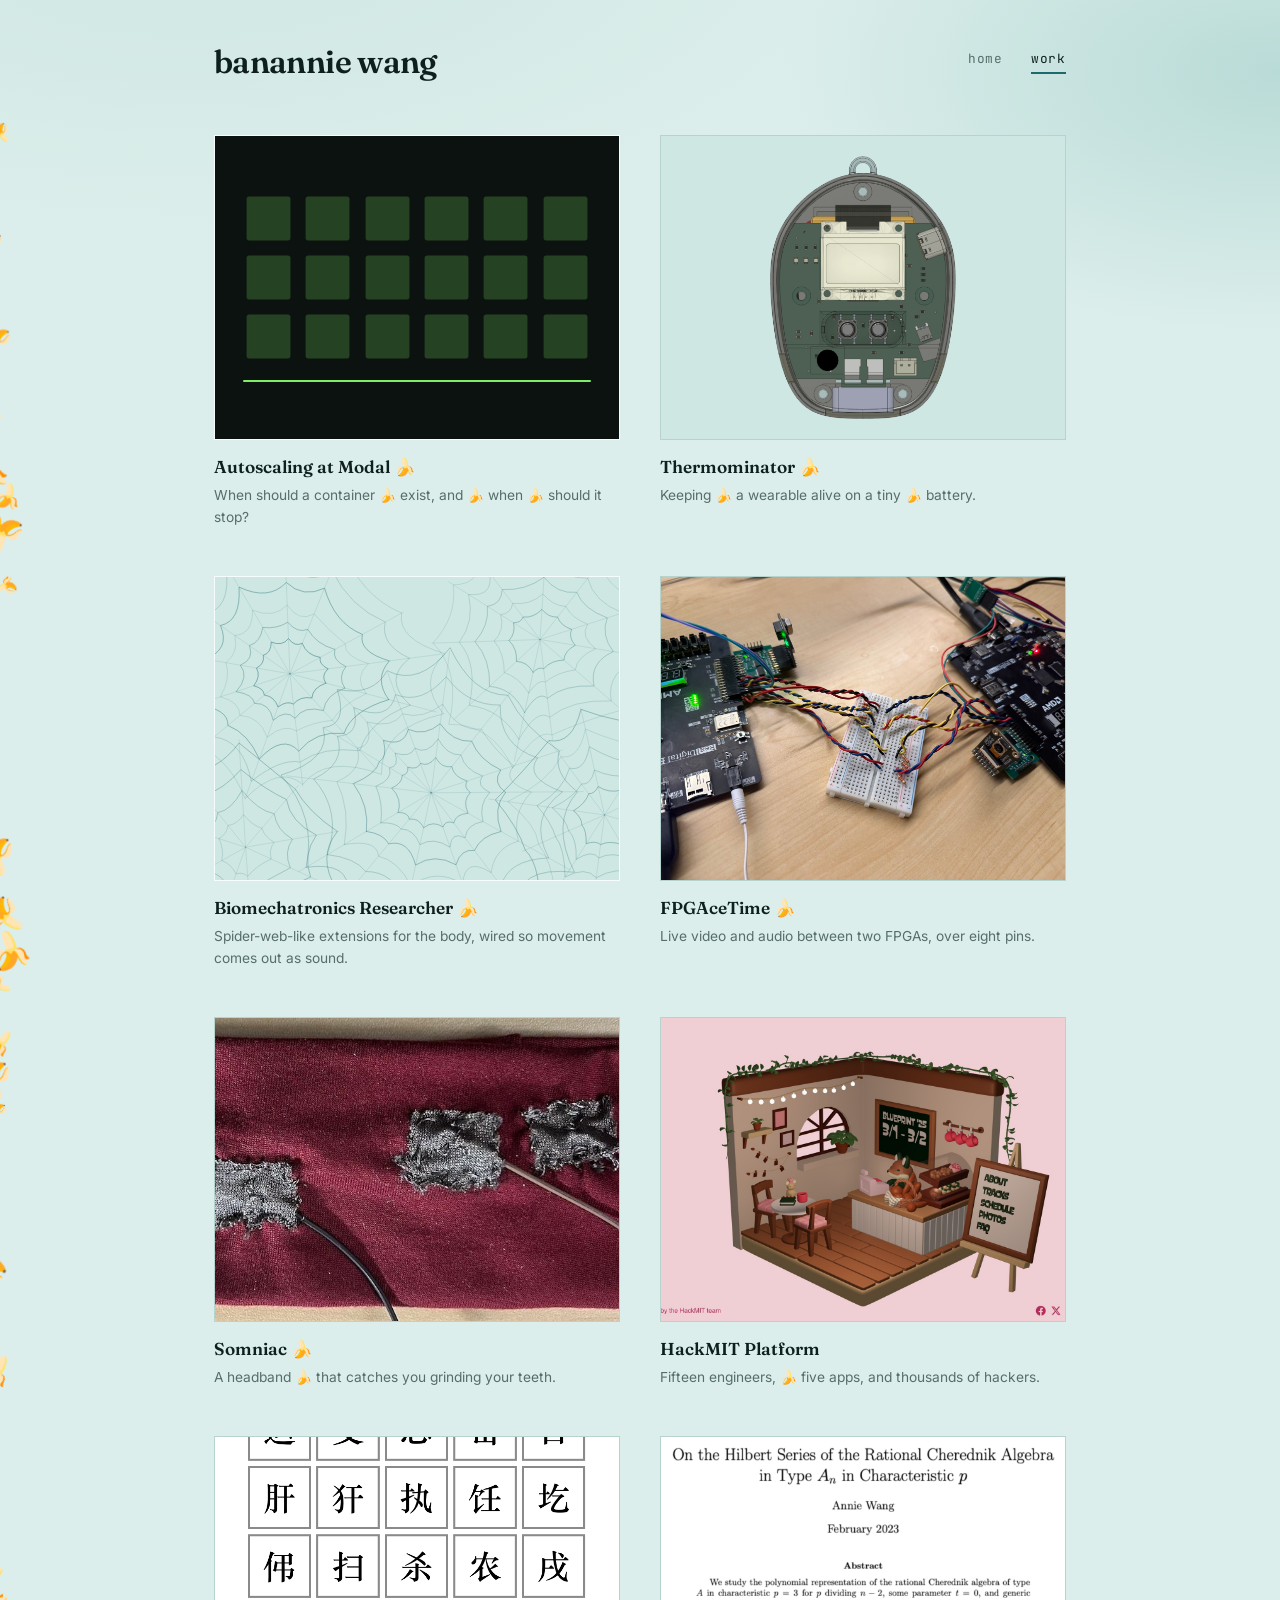
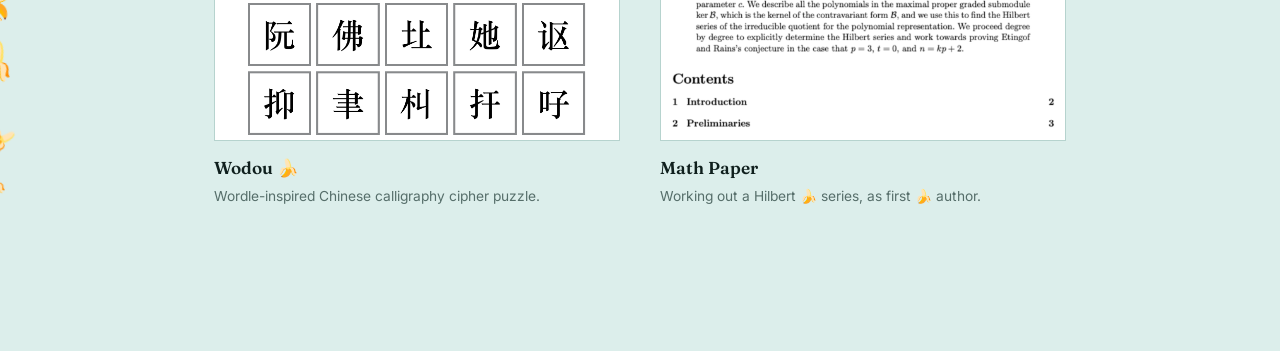
==== commit 456b18ba: "Updates" ====
--- a/work/index.html
+++ b/work/index.html
@@ -25,11 +25,11 @@
       href="https://fonts.googleapis.com/css2?family=Fraunces:opsz,wght@9..144,400;9..144,600;9..144,700&family=Inter:wght@400;500;600&family=JetBrains+Mono:wght@400;500&display=swap"
       rel="stylesheet"
     />
-    <script type="module" crossorigin src="/assets/index-ye4O2OOT.js"></script>
+    <script type="module" crossorigin src="/assets/index-sURRZsM4.js"></script>
     <link rel="stylesheet" crossorigin href="/assets/index-B6sjQdEs.css">
       <meta name="robots" content="noindex" />
   </head>
   <body>
-    <div id="root"><div class="app app--banana"><a class="skip-link" href="#main">Skip to content</a><header class="navbar"><div class="navbar-brand"><a class="" href="/" data-discover="true">Banannie Wang</a></div><button class="hamburger " aria-expanded="false" aria-label="Toggle navigation">☰</button><nav class="navbar-links "><a class="" href="/" data-discover="true">home</a><a aria-current="page" class="active" href="/work" data-discover="true">work</a></nav></header><main id="main"><div><div class="gallery"><a class="tile" href="/work/modal" data-discover="true"><div class="tile-media tile-media--art"><div class="autoscale" aria-hidden="true"><div class="autoscale-grid"><span class="autoscale-cell" style="animation-delay:0s"></span><span class="autoscale-cell" style="animation-delay:0.16s"></span><span class="autoscale-cell" style="animation-delay:0.32s"></span><span class="autoscale-cell" style="animation-delay:0.48s"></span><span class="autoscale-cell" style="animation-delay:0.64s"></span><span class="autoscale-cell" style="animation-delay:0.8s"></span><span class="autoscale-cell" style="animation-delay:0.42s"></span><span class="autoscale-cell" style="animation-delay:0.58s"></span><span class="autoscale-cell" style="animation-delay:0.74s"></span><span class="autoscale-cell" style="animation-delay:0.8999999999999999s"></span><span class="autoscale-cell" style="animation-delay:1.06s"></span><span class="autoscale-cell" style="animation-delay:1.22s"></span><span class="autoscale-cell" style="animation-delay:0.84s"></span><span class="autoscale-cell" style="animation-delay:1s"></span><span class="autoscale-cell" style="animation-delay:1.16s"></span><span class="autoscale-cell" style="animation-delay:1.3199999999999998s"></span><span class="autoscale-cell" style="animation-delay:1.48s"></span><span class="autoscale-cell" style="animation-delay:1.6400000000000001s"></span></div><div class="autoscale-load"></div></div></div><div class="tile-caption"><span class="tile-name">Autoscaling at Modal</span><span class="tile-line">When should a container exist, and when should it stop?</span></div></a><a class="tile" href="/work/thermominator" data-discover="true"><div class="tile-media tile-media--contain"><img src="/assets/thermominator-device-DYZWeuau.png" alt="CAD render of the Thermominator" loading="lazy"/></div><div class="tile-caption"><span class="tile-name">Thermominator</span><span class="tile-line">Keeping a wearable alive on a tiny battery.</span></div></a><div class="tile tile--flat"><div class="tile-media tile-media--art"><svg class="bodyart" viewBox="0 0 400 300" role="img" aria-hidden="true"><g class="bodyart-strands"><path d="M 74.0 96.0 L 219.6 134.0" stroke-width="0.4" opacity="0.3"></path><path d="M 74.0 96.0 L 159.7 190.2" stroke-width="0.4" opacity="0.3"></path><path d="M 74.0 96.0 L 86.8 207.3" stroke-width="0.4" opacity="0.3"></path><path d="M 74.0 96.0 L 29.8 219.1" stroke-width="0.4" opacity="0.3"></path><path d="M 74.0 96.0 L -19.4 173.7" stroke-width="0.4" opacity="0.3"></path><path d="M 74.0 96.0 L -63.7 141.6" stroke-width="0.4" opacity="0.3"></path><path d="M 74.0 96.0 L -53.0 74.0" stroke-width="0.4" opacity="0.3"></path><path d="M 74.0 96.0 L -29.7 24.0" stroke-width="0.4" opacity="0.3"></path><path d="M 74.0 96.0 L 0.3 -29.5" stroke-width="0.4" opacity="0.3"></path><path d="M 74.0 96.0 L 68.4 -42.8" stroke-width="0.4" opacity="0.3"></path><path d="M 74.0 96.0 L 123.7 -27.1" stroke-width="0.4" opacity="0.3"></path><path d="M 74.0 96.0 L 186.4 34.9" stroke-width="0.4" opacity="0.3"></path><path d="M 74.0 96.0 L 222.7 76.7" stroke-width="0.4" opacity="0.3"></path><path d="M 322.0 62.0 L 296.5 182.6" stroke-width="0.4" opacity="0.3"></path><path d="M 322.0 62.0 L 236.5 141.4" stroke-width="0.4" opacity="0.3"></path><path d="M 322.0 62.0 L 214.8 65.6" stroke-width="0.4" opacity="0.3"></path><path d="M 322.0 62.0 L 231.5 4.9" stroke-width="0.4" opacity="0.3"></path><path d="M 322.0 62.0 L 259.4 -20.7" stroke-width="0.4" opacity="0.3"></path><path d="M 322.0 62.0 L 328.8 -43.6" stroke-width="0.4" opacity="0.3"></path><path d="M 322.0 62.0 L 382.8 -15.9" stroke-width="0.4" opacity="0.3"></path><path d="M 322.0 62.0 L 430.4 27.1" stroke-width="0.4" opacity="0.3"></path><path d="M 322.0 62.0 L 447.2 82.6" stroke-width="0.4" opacity="0.3"></path><path d="M 322.0 62.0 L 407.7 135.9" stroke-width="0.4" opacity="0.3"></path><path d="M 322.0 62.0 L 334.4 161.0" stroke-width="0.4" opacity="0.3"></path><path d="M 214.0 214.0 L 82.5 292.4" stroke-width="0.4" opacity="0.3"></path><path d="M 214.0 214.0 L 70.6 197.1" stroke-width="0.4" opacity="0.3"></path><path d="M 214.0 214.0 L 107.7 149.9" stroke-width="0.4" opacity="0.3"></path><path d="M 214.0 214.0 L 121.9 112.5" stroke-width="0.4" opacity="0.3"></path><path d="M 214.0 214.0 L 171.0 94.9" stroke-width="0.4" opacity="0.3"></path><path d="M 214.0 214.0 L 232.4 73.4" stroke-width="0.4" opacity="0.3"></path><path d="M 214.0 214.0 L 293.3 113.4" stroke-width="0.4" opacity="0.3"></path><path d="M 214.0 214.0 L 344.3 171.4" stroke-width="0.4" opacity="0.3"></path><path d="M 214.0 214.0 L 364.8 212.9" stroke-width="0.4" opacity="0.3"></path><path d="M 214.0 214.0 L 352.0 290.5" stroke-width="0.4" opacity="0.3"></path><path d="M 214.0 214.0 L 299.7 328.0" stroke-width="0.4" opacity="0.3"></path><path d="M 214.0 214.0 L 261.7 351.8" stroke-width="0.4" opacity="0.3"></path><path d="M 214.0 214.0 L 185.1 348.6" stroke-width="0.4" opacity="0.3"></path><path d="M 214.0 214.0 L 130.9 314.2" stroke-width="0.4" opacity="0.3"></path><path d="M 386.0 236.0 L 443.8 335.2" stroke-width="0.4" opacity="0.3"></path><path d="M 386.0 236.0 L 372.9 334.7" stroke-width="0.4" opacity="0.3"></path><path d="M 386.0 236.0 L 321.0 338.1" stroke-width="0.4" opacity="0.3"></path><path d="M 386.0 236.0 L 304.4 272.1" stroke-width="0.4" opacity="0.3"></path><path d="M 386.0 236.0 L 271.4 220.2" stroke-width="0.4" opacity="0.3"></path><path d="M 386.0 236.0 L 330.6 161.8" stroke-width="0.4" opacity="0.3"></path><path d="M 386.0 236.0 L 362.3 129.7" stroke-width="0.4" opacity="0.3"></path><path d="M 386.0 236.0 L 442.0 148.9" stroke-width="0.4" opacity="0.3"></path><path d="M 386.0 236.0 L 482.4 188.8" stroke-width="0.4" opacity="0.3"></path><path d="M 386.0 236.0 L 498.3 267.7" stroke-width="0.4" opacity="0.3"></path><path d="M 30.0 268.0 L -52.3 241.6" stroke-width="0.4" opacity="0.3"></path><path d="M 30.0 268.0 L -26.3 198.1" stroke-width="0.4" opacity="0.3"></path><path d="M 30.0 268.0 L 23.4 161.2" stroke-width="0.4" opacity="0.3"></path><path d="M 30.0 268.0 L 82.4 206.7" stroke-width="0.4" opacity="0.3"></path><path d="M 30.0 268.0 L 121.9 252.2" stroke-width="0.4" opacity="0.3"></path><path d="M 30.0 268.0 L 115.1 307.1" stroke-width="0.4" opacity="0.3"></path><path d="M 30.0 268.0 L 36.3 354.5" stroke-width="0.4" opacity="0.3"></path><path d="M 30.0 268.0 L -0.9 354.5" stroke-width="0.4" opacity="0.3"></path><path d="M 30.0 268.0 L -46.3 310.8" stroke-width="0.4" opacity="0.3"></path><path d="M 109.6 105.3 Q 96.5 109.6 95.8 120.0 Q 84.0 118.0 77.5 126.0 Q 70.9 122.4 62.2 128.9 Q 58.4 118.3 48.6 117.1 Q 48.1 110.4 38.1 107.9 Q 45.5 98.1 40.8 90.3 Q 49.3 85.9 47.5 77.6 Q 55.2 75.7 55.5 64.5 Q 66.1 69.1 72.6 61.1 Q 78.6 69.5 86.2 65.8 Q 90.5 77.5 104.0 79.7 Q 102.6 86.7 111.9 91.1 Q 104.3 97.9 109.6 105.3 " stroke-width="0.8" opacity="0.5800000000000001"></path><path d="M 128.3 110.2 Q 109.1 117.2 107.2 132.5 Q 88.1 127.1 79.1 140.1 Q 70.0 130.6 57.4 142.1 Q 54.0 124.6 38.8 125.3 Q 37.4 116.3 20.6 113.7 Q 34.0 99.0 24.8 87.5 Q 38.9 81.6 33.8 68.0 Q 45.0 64.7 47.0 50.0 Q 61.0 51.8 71.9 44.8 Q 80.9 56.0 91.7 52.0 Q 100.2 66.7 118.6 71.8 Q 115.5 82.5 129.5 88.8 Q 121.1 99.0 128.3 110.2 " stroke-width="0.6180221282702405" opacity="0.5324904163216706"></path><path d="M 149.6 115.7 Q 124.9 126.8 116.0 142.2 Q 95.9 144.1 80.5 152.6 Q 68.3 145.1 51.4 158.9 Q 44.3 138.5 24.4 137.2 Q 24.1 123.7 5.0 118.8 Q 15.6 100.3 10.5 85.0 Q 23.4 75.2 19.3 58.0 Q 37.5 56.6 36.8 32.8 Q 58.1 41.7 71.3 27.8 Q 82.8 45.2 98.0 36.6 Q 112.3 53.0 128.8 66.2 Q 127.5 78.7 151.9 85.9 Q 136.7 100.0 149.6 115.7 " stroke-width="0.5728386738672271" opacity="0.2450600375893191"></path><path d="M 172.0 121.6 Q 134.8 132.8 127.7 155.1 Q 99.5 152.1 82.8 172.8 Q 67.1 155.3 43.6 180.5 Q 32.6 155.1 12.5 147.2 Q 13.0 129.9 -19.8 127.0 Q 0.1 101.5 -10.2 81.4 Q 15.3 71.9 5.1 48.1 Q 25.6 43.8 23.5 10.0 Q 52.8 23.9 70.4 5.4 Q 87.0 21.3 108.3 11.1 Q 118.5 46.1 145.9 56.9 Q 141.7 74.1 172.6 83.2 Q 156.9 101.2 172.0 121.6 " stroke-width="0.7255774208373622" opacity="0.5560741541496828"></path><path d="M 193.2 127.1 Q 151.6 142.9 143.4 172.3 Q 106.6 167.7 84.1 183.5 Q 64.3 179.9 35.7 202.6 Q 27.7 162.1 -1.2 158.6 Q -0.3 137.2 -45.2 135.5 Q -20.0 103.0 -30.7 77.9 Q -2.1 64.8 -12.1 36.2 Q 16.6 34.1 10.5 -12.2 Q 49.8 13.5 69.2 -22.8 Q 88.2 13.9 115.5 -6.9 Q 133.1 29.7 168.5 44.6 Q 163.2 67.1 192.7 80.6 Q 165.2 101.8 193.2 127.1 " stroke-width="0.5295601688849274" opacity="0.39433695276769865"></path><path d="M 226.3 135.7 Q 163.3 150.0 164.7 195.8 Q 110.2 175.6 86.6 205.8 Q 63.7 185.5 29.5 219.8 Q 14.3 181.2 -14.2 169.4 Q -21.1 148.8 -60.3 140.5 Q -26.4 103.5 -55.8 73.5 Q -25.8 55.1 -24.6 27.5 Q -3.5 12.3 -0.2 -30.3 Q 42.3 -12.0 68.2 -48.6 Q 93.3 -15.1 125.2 -31.0 Q 143.3 18.3 184.8 35.8 Q 179.9 61.7 227.7 76.1 Q 199.5 103.9 226.3 135.7 " stroke-width="0.6091379547047836" opacity="0.25875772656931073"></path><path d="M 315.1 94.5 Q 309.5 84.0 298.6 83.7 Q 299.6 71.2 291.2 63.0 Q 298.0 55.5 295.7 45.4 Q 303.7 45.2 305.1 39.7 Q 315.6 40.8 323.9 32.1 Q 330.3 40.3 339.4 39.7 Q 342.1 48.0 353.3 51.9 Q 350.0 59.9 356.9 67.7 Q 346.2 73.3 345.7 82.4 Q 333.0 82.6 325.6 91.0 Q 320.9 88.6 315.1 94.5 " stroke-width="0.6961916990607279" opacity="0.4791576505161356"></path><path d="M 310.8 115.0 Q 300.9 99.2 286.5 94.9 Q 286.9 76.5 276.6 63.5 Q 287.3 52.6 282.9 37.4 Q 293.7 36.1 294.8 26.1 Q 311.9 28.4 324.9 16.8 Q 334.7 28.6 347.6 29.2 Q 353.0 40.4 369.3 46.8 Q 361.2 59.1 377.2 71.1 Q 358.6 79.1 357.0 92.1 Q 339.4 94.5 327.3 104.1 Q 320.4 100.9 310.8 115.0 " stroke-width="0.559656492331942" opacity="0.2995858282368863"></path><path d="M 306.7 134.5 Q 294.9 109.8 271.9 108.6 Q 273.2 82.1 257.5 64.1 Q 271.7 48.4 269.8 29.1 Q 284.0 27.1 284.5 12.4 Q 307.5 13.9 326.0 0.2 Q 339.0 17.2 358.5 15.2 Q 365.0 32.0 388.7 40.5 Q 382.1 57.5 394.7 74.0 Q 370.6 84.7 375.6 108.1 Q 345.9 106.5 329.3 120.3 Q 319.9 111.9 306.7 134.5 " stroke-width="0.504235968778812" opacity="0.504237934507255"></path><path d="M 301.1 160.9 Q 283.0 130.9 251.7 127.3 Q 261.0 87.1 241.9 64.7 Q 257.4 44.5 251.1 17.3 Q 276.2 19.9 272.0 -4.1 Q 303.8 1.5 327.1 -17.2 Q 345.0 1.5 369.3 1.3 Q 375.3 24.8 404.0 35.6 Q 398.1 56.3 425.4 79.0 Q 386.7 92.2 392.7 122.9 Q 353.7 121.2 331.6 139.1 Q 319.1 129.8 301.1 160.9 " stroke-width="0.607831510136748" opacity="0.29596536630873743"></path><path d="M 295.0 189.5 Q 274.7 145.4 231.5 146.1 Q 244.3 94.0 215.8 65.5 Q 239.8 39.7 236.0 7.8 Q 262.5 7.4 261.9 -17.4 Q 298.0 -17.9 328.6 -40.7 Q 352.0 -16.9 382.0 -14.9 Q 388.1 15.8 432.8 26.3 Q 423.3 54.5 441.0 81.6 Q 406.3 101.4 403.1 131.8 Q 365.1 142.5 333.8 156.6 Q 318.3 150.0 295.0 189.5 " stroke-width="0.572388723615768" opacity="0.24415120649267918"></path><path d="M 181.3 233.5 Q 185.7 220.0 174.9 209.4 Q 185.7 204.3 185.3 196.7 Q 191.8 195.8 190.8 188.5 Q 200.5 191.6 203.5 184.8 Q 211.2 188.6 218.6 179.1 Q 224.2 189.9 234.5 188.0 Q 236.4 198.3 249.7 202.3 Q 245.9 208.8 252.9 213.7 Q 244.8 221.8 250.7 234.3 Q 238.3 235.2 236.5 243.9 Q 228.3 240.8 225.8 247.9 Q 215.7 241.2 206.6 248.7 Q 202.0 238.7 192.3 240.2 Q 191.5 233.3 181.3 233.5 " stroke-width="0.6996271005766175" opacity="0.4824948977029999"></path><path d="M 164.2 243.7 Q 166.6 224.1 159.2 207.5 Q 176.1 201.0 172.8 189.2 Q 182.6 188.2 178.3 174.7 Q 193.2 179.5 198.0 169.8 Q 210.0 176.8 221.0 160.5 Q 229.6 177.0 243.6 176.5 Q 247.0 190.9 265.0 197.3 Q 257.8 206.9 272.1 213.6 Q 260.9 226.0 265.5 242.6 Q 249.5 244.9 247.6 258.7 Q 234.0 251.6 232.7 268.0 Q 216.6 257.3 202.9 265.4 Q 196.7 249.7 184.2 249.9 Q 179.7 243.4 164.2 243.7 " stroke-width="0.5126605203164217" opacity="0.4649542406061664"></path><path d="M 149.8 252.3 Q 153.0 227.0 136.8 204.9 Q 159.7 195.4 162.7 183.1 Q 170.9 178.6 166.7 161.9 Q 186.7 168.6 191.3 151.1 Q 207.9 158.4 223.0 145.5 Q 235.2 163.8 254.3 162.9 Q 261.2 181.0 283.1 191.4 Q 274.2 204.2 287.9 213.5 Q 274.6 229.4 283.4 252.4 Q 263.2 256.8 257.0 271.2 Q 243.4 269.3 238.7 285.4 Q 217.6 273.3 198.6 285.7 Q 191.7 259.9 171.9 264.7 Q 166.7 254.5 149.8 252.3 " stroke-width="0.670925609529877" opacity="0.5458249647801858"></path><path d="M 127.9 265.3 Q 134.2 231.0 120.5 203.0 Q 147.3 191.2 140.7 169.8 Q 157.3 167.4 150.3 143.8 Q 175.8 150.5 185.7 135.7 Q 206.1 141.6 225.5 126.1 Q 239.9 152.6 263.7 150.9 Q 275.9 170.8 295.8 187.2 Q 282.9 202.8 313.4 213.3 Q 293.5 234.3 300.6 262.0 Q 276.8 268.6 273.5 293.2 Q 247.4 276.7 245.3 304.4 Q 218.5 288.0 194.1 306.4 Q 181.4 281.1 161.8 276.9 Q 160.6 259.7 127.9 265.3 " stroke-width="0.5118555648306937" opacity="0.33560459193831776"></path><path d="M 111.1 275.3 Q 126.1 232.7 97.5 200.3 Q 129.8 185.2 121.1 158.0 Q 144.4 156.8 137.2 129.4 Q 172.3 144.7 178.8 116.6 Q 204.5 127.1 229.0 98.9 Q 250.4 127.7 282.6 127.0 Q 281.2 167.0 319.7 179.4 Q 305.2 199.1 344.3 213.1 Q 309.6 238.4 330.6 278.6 Q 290.1 280.3 283.5 306.4 Q 261.3 302.9 253.3 327.6 Q 219.6 305.8 190.3 324.1 Q 176.3 291.6 149.2 292.1 Q 138.8 278.4 111.1 275.3 " stroke-width="0.6697130207867303" opacity="0.36770493384174185"></path><path d="M 90.0 287.9 Q 101.1 238.1 65.1 196.5 Q 115.8 180.4 106.9 149.4 Q 132.0 146.6 120.9 111.5 Q 156.6 118.6 170.3 92.9 Q 202.6 109.3 232.8 70.1 Q 254.8 117.1 290.2 117.3 Q 305.9 149.8 341.2 172.4 Q 334.4 194.4 359.1 213.0 Q 331.8 244.0 356.2 292.8 Q 296.9 286.2 299.9 328.3 Q 263.8 307.6 259.9 346.6 Q 220.3 318.3 186.7 341.2 Q 167.7 309.4 131.1 313.9 Q 134.9 281.7 90.0 287.9 " stroke-width="0.616217448228781" opacity="0.4405592853220878"></path><path d="M 403.0 265.2 Q 391.1 261.2 382.1 265.3 Q 376.8 261.2 367.8 264.5 Q 368.2 251.3 363.5 246.0 Q 363.8 239.1 355.2 231.8 Q 367.1 224.8 370.3 214.9 Q 376.4 215.1 379.7 207.8 Q 389.8 214.4 401.7 211.6 Q 403.6 220.3 412.2 223.1 Q 409.9 233.8 417.6 244.9 Q 406.6 252.0 403.0 265.2 " stroke-width="0.7162639455166755" opacity="0.498656404216199"></path><path d="M 411.2 279.3 Q 393.2 271.8 380.4 278.6 Q 373.6 269.9 357.9 280.1 Q 358.6 259.6 350.4 251.7 Q 348.3 241.3 334.1 228.9 Q 356.1 218.3 363.1 205.3 Q 372.5 206.7 376.0 191.4 Q 392.5 199.2 411.0 197.1 Q 413.2 211.8 426.3 216.3 Q 424.7 232.5 432.9 249.3 Q 418.1 260.9 411.2 279.3 " stroke-width="0.5805214580337633" opacity="0.3903156008620863"></path><path d="M 419.4 293.4 Q 396.2 287.0 377.8 298.3 Q 367.6 286.4 346.8 297.5 Q 346.7 269.8 337.4 257.5 Q 333.1 243.4 319.0 226.8 Q 345.0 211.8 351.3 189.5 Q 366.4 193.3 370.9 168.3 Q 395.5 182.7 418.6 185.4 Q 422.5 203.5 447.0 206.1 Q 437.7 231.3 454.1 255.2 Q 431.8 271.5 419.4 293.4 " stroke-width="0.57712764436219" opacity="0.39907233684592935"></path><path d="M 429.5 310.7 Q 398.9 300.2 375.7 313.9 Q 362.9 299.3 336.8 313.2 Q 333.4 281.2 320.6 265.0 Q 318.5 245.5 290.0 222.8 Q 330.3 203.1 343.0 178.3 Q 360.8 181.1 367.0 150.8 Q 398.6 164.8 429.2 168.8 Q 436.0 191.5 462.1 198.7 Q 455.7 229.7 477.3 261.8 Q 441.7 279.2 429.5 310.7 " stroke-width="0.48761819943665613" opacity="0.30340618819464"></path><path d="M 444.5 336.5 Q 402.9 320.1 372.3 339.7 Q 356.3 317.6 320.3 339.2 Q 324.9 288.5 307.4 270.8 Q 300.1 248.1 277.7 221.1 Q 308.2 190.1 330.9 162.2 Q 354.1 166.4 362.6 131.3 Q 402.0 146.0 443.4 146.7 Q 449.7 179.3 476.9 191.4 Q 474.6 228.0 494.9 266.8 Q 460.9 294.1 444.5 336.5 " stroke-width="0.6679633318173728" opacity="0.5296646873655846"></path><path d="M 3.7 259.5 Q 11.3 255.2 12.6 246.4 Q 21.3 245.5 28.0 235.7 Q 37.0 246.9 46.2 249.1 Q 48.5 257.5 58.3 263.1 Q 52.6 271.0 55.5 279.7 Q 42.0 285.3 32.1 296.8 Q 26.7 292.1 20.5 294.6 Q 16.0 284.6 6.4 281.2 Q 8.8 270.1 3.7 259.5 " stroke-width="0.5376219359575771" opacity="0.3251184520730749"></path><path d="M -13.8 253.9 Q 1.3 248.3 2.4 233.7 Q 15.8 231.5 26.5 211.6 Q 42.1 231.7 58.4 234.8 Q 60.5 250.7 76.5 260.0 Q 67.6 272.9 74.4 288.4 Q 52.0 299.7 33.2 312.1 Q 24.8 306.3 14.8 310.5 Q 7.7 294.4 -10.2 290.5 Q -7.0 271.7 -13.8 253.9 " stroke-width="0.48873227151962056" opacity="0.5700688437297503"></path><path d="M -32.4 248.0 Q -10.5 240.2 -11.4 216.6 Q 7.9 211.1 25.3 191.0 Q 49.1 210.7 70.5 220.6 Q 74.1 242.9 100.2 256.0 Q 86.4 275.4 94.5 297.6 Q 60.3 311.7 34.6 331.7 Q 23.3 317.4 7.5 331.0 Q -5.7 310.3 -28.4 300.7 Q -22.0 273.2 -32.4 248.0 " stroke-width="0.6683295994862419" opacity="0.4855740509630414"></path><path d="M -52.3 241.6 Q -30.3 226.6 -29.1 194.6 Q 1.3 193.9 23.6 164.7 Q 55.8 190.8 79.3 210.3 Q 92.0 232.8 121.1 252.4 Q 100.5 277.3 120.1 309.4 Q 72.2 328.9 36.6 359.5 Q 20.5 337.7 -2.2 358.3 Q -14.2 320.3 -46.2 310.7 Q -43.2 275.3 -52.3 241.6 " stroke-width="0.7217641434770485" opacity="0.4784624834331771"></path></g></svg></div><div class="tile-caption"><span class="tile-name">Biomechatronics Researcher</span><span class="tile-line">Spider-web-like extensions for the body, wired so movement comes out as sound.</span></div></div><div class="tile-wrap"><a class="tile" href="https://youtu.be/gpY-w5pYmGA" target="_blank" rel="noopener noreferrer"><div class="tile-media"><img src="/assets/fpgacetime-setup-t6waGwIU.jpg" alt="Two RealDigital FPGA boards linked through a breadboard of twisted-pair jumpers and series resistors, with an OV5640 camera module and an audio cable" loading="lazy"/></div><div class="tile-caption"><span class="tile-name">FPGAceTime</span><span class="tile-line">Live video and audio between two FPGAs, over eight pins.</span></div></a><a class="tile-extra" href="/fpgacetime-report.pdf" target="_blank" rel="noopener noreferrer">report (pdf)</a></div><a class="tile" href="/work/somniac" data-discover="true"><div class="tile-media"><img src="/assets/somniac-tile-OzW9lc3B.jpg" alt="Somniac" loading="lazy"/></div><div class="tile-caption"><span class="tile-name">Somniac</span><span class="tile-line">A headband that catches you grinding your teeth.</span></div></a><a class="tile" href="/work/hackmit" data-discover="true"><div class="tile-media"><img src="/assets/splash-blueprint-2025-CeLfcv8z.jpg" alt="Blueprint Splash" loading="lazy"/></div><div class="tile-caption"><span class="tile-name">HackMIT Platform</span><span class="tile-line">Fifteen engineers, five apps, and thousands of hackers.</span></div></a><a class="tile" href="/work/wodou" data-discover="true"><div class="tile-media"><img src="/assets/wodou-game-D3v_4vZ-.png" alt="The Wodou board" loading="lazy"/></div><div class="tile-caption"><span class="tile-name">Wodou</span><span class="tile-line">Wordle-inspired Chinese calligraphy cipher puzzle.</span></div></a><a class="tile" href="https://math.mit.edu/research/highschool/primes/materials/2022/WangAn.pdf" target="_blank" rel="noopener noreferrer"><div class="tile-media"><img src="/assets/math-paper-DUmZHU9z.jpg" alt="On the Hilbert Series of the Rational Cherednik Algebra" loading="lazy"/></div><div class="tile-caption"><span class="tile-name">Math Paper</span><span class="tile-line">Working out a Hilbert series, as first author.</span></div></a></div></div></main></div></div>
+    <div id="root"><div class="app app--banana"><a class="skip-link" href="#main">Skip to content</a><header class="navbar"><div class="navbar-brand"><a class="" href="/" data-discover="true">Banannie Wang</a></div><button class="hamburger " aria-expanded="false" aria-label="Toggle navigation">☰</button><nav class="navbar-links "><a class="" href="/" data-discover="true">home</a><a aria-current="page" class="active" href="/work" data-discover="true">work</a></nav></header><main id="main"><div><div class="gallery"><a class="tile" href="/work/modal" data-discover="true"><div class="tile-media tile-media--art"><div class="autoscale" aria-hidden="true"><div class="autoscale-grid"><span class="autoscale-cell" style="animation-delay:0s"></span><span class="autoscale-cell" style="animation-delay:0.16s"></span><span class="autoscale-cell" style="animation-delay:0.32s"></span><span class="autoscale-cell" style="animation-delay:0.48s"></span><span class="autoscale-cell" style="animation-delay:0.64s"></span><span class="autoscale-cell" style="animation-delay:0.8s"></span><span class="autoscale-cell" style="animation-delay:0.42s"></span><span class="autoscale-cell" style="animation-delay:0.58s"></span><span class="autoscale-cell" style="animation-delay:0.74s"></span><span class="autoscale-cell" style="animation-delay:0.8999999999999999s"></span><span class="autoscale-cell" style="animation-delay:1.06s"></span><span class="autoscale-cell" style="animation-delay:1.22s"></span><span class="autoscale-cell" style="animation-delay:0.84s"></span><span class="autoscale-cell" style="animation-delay:1s"></span><span class="autoscale-cell" style="animation-delay:1.16s"></span><span class="autoscale-cell" style="animation-delay:1.3199999999999998s"></span><span class="autoscale-cell" style="animation-delay:1.48s"></span><span class="autoscale-cell" style="animation-delay:1.6400000000000001s"></span></div><div class="autoscale-load"></div></div></div><div class="tile-caption"><span class="tile-name">Autoscaling at Modal</span><span class="tile-line">When should a container exist, and when should it stop?</span></div></a><a class="tile" href="/work/thermominator" data-discover="true"><div class="tile-media tile-media--contain"><img src="/assets/thermominator-device-DYZWeuau.png" alt="CAD render of the Thermominator" loading="lazy"/></div><div class="tile-caption"><span class="tile-name">Thermominator</span><span class="tile-line">Keeping a wearable alive on a tiny battery.</span></div></a><div class="tile tile--flat"><div class="tile-media tile-media--art"><svg class="bodyart" viewBox="0 0 400 300" role="img" aria-hidden="true"><g class="bodyart-strands"><path d="M 74.0 96.0 L 219.6 134.0" stroke-width="0.4" opacity="0.3"></path><path d="M 74.0 96.0 L 159.7 190.2" stroke-width="0.4" opacity="0.3"></path><path d="M 74.0 96.0 L 86.8 207.3" stroke-width="0.4" opacity="0.3"></path><path d="M 74.0 96.0 L 29.8 219.1" stroke-width="0.4" opacity="0.3"></path><path d="M 74.0 96.0 L -19.4 173.7" stroke-width="0.4" opacity="0.3"></path><path d="M 74.0 96.0 L -63.7 141.6" stroke-width="0.4" opacity="0.3"></path><path d="M 74.0 96.0 L -53.0 74.0" stroke-width="0.4" opacity="0.3"></path><path d="M 74.0 96.0 L -29.7 24.0" stroke-width="0.4" opacity="0.3"></path><path d="M 74.0 96.0 L 0.3 -29.5" stroke-width="0.4" opacity="0.3"></path><path d="M 74.0 96.0 L 68.4 -42.8" stroke-width="0.4" opacity="0.3"></path><path d="M 74.0 96.0 L 123.7 -27.1" stroke-width="0.4" opacity="0.3"></path><path d="M 74.0 96.0 L 186.4 34.9" stroke-width="0.4" opacity="0.3"></path><path d="M 74.0 96.0 L 222.7 76.7" stroke-width="0.4" opacity="0.3"></path><path d="M 322.0 62.0 L 296.5 182.6" stroke-width="0.4" opacity="0.3"></path><path d="M 322.0 62.0 L 236.5 141.4" stroke-width="0.4" opacity="0.3"></path><path d="M 322.0 62.0 L 214.8 65.6" stroke-width="0.4" opacity="0.3"></path><path d="M 322.0 62.0 L 231.5 4.9" stroke-width="0.4" opacity="0.3"></path><path d="M 322.0 62.0 L 259.4 -20.7" stroke-width="0.4" opacity="0.3"></path><path d="M 322.0 62.0 L 328.8 -43.6" stroke-width="0.4" opacity="0.3"></path><path d="M 322.0 62.0 L 382.8 -15.9" stroke-width="0.4" opacity="0.3"></path><path d="M 322.0 62.0 L 430.4 27.1" stroke-width="0.4" opacity="0.3"></path><path d="M 322.0 62.0 L 447.2 82.6" stroke-width="0.4" opacity="0.3"></path><path d="M 322.0 62.0 L 407.7 135.9" stroke-width="0.4" opacity="0.3"></path><path d="M 322.0 62.0 L 334.4 161.0" stroke-width="0.4" opacity="0.3"></path><path d="M 214.0 214.0 L 82.5 292.4" stroke-width="0.4" opacity="0.3"></path><path d="M 214.0 214.0 L 70.6 197.1" stroke-width="0.4" opacity="0.3"></path><path d="M 214.0 214.0 L 107.7 149.9" stroke-width="0.4" opacity="0.3"></path><path d="M 214.0 214.0 L 121.9 112.5" stroke-width="0.4" opacity="0.3"></path><path d="M 214.0 214.0 L 171.0 94.9" stroke-width="0.4" opacity="0.3"></path><path d="M 214.0 214.0 L 232.4 73.4" stroke-width="0.4" opacity="0.3"></path><path d="M 214.0 214.0 L 293.3 113.4" stroke-width="0.4" opacity="0.3"></path><path d="M 214.0 214.0 L 344.3 171.4" stroke-width="0.4" opacity="0.3"></path><path d="M 214.0 214.0 L 364.8 212.9" stroke-width="0.4" opacity="0.3"></path><path d="M 214.0 214.0 L 352.0 290.5" stroke-width="0.4" opacity="0.3"></path><path d="M 214.0 214.0 L 299.7 328.0" stroke-width="0.4" opacity="0.3"></path><path d="M 214.0 214.0 L 261.7 351.8" stroke-width="0.4" opacity="0.3"></path><path d="M 214.0 214.0 L 185.1 348.6" stroke-width="0.4" opacity="0.3"></path><path d="M 214.0 214.0 L 130.9 314.2" stroke-width="0.4" opacity="0.3"></path><path d="M 386.0 236.0 L 443.8 335.2" stroke-width="0.4" opacity="0.3"></path><path d="M 386.0 236.0 L 372.9 334.7" stroke-width="0.4" opacity="0.3"></path><path d="M 386.0 236.0 L 321.0 338.1" stroke-width="0.4" opacity="0.3"></path><path d="M 386.0 236.0 L 304.4 272.1" stroke-width="0.4" opacity="0.3"></path><path d="M 386.0 236.0 L 271.4 220.2" stroke-width="0.4" opacity="0.3"></path><path d="M 386.0 236.0 L 330.6 161.8" stroke-width="0.4" opacity="0.3"></path><path d="M 386.0 236.0 L 362.3 129.7" stroke-width="0.4" opacity="0.3"></path><path d="M 386.0 236.0 L 442.0 148.9" stroke-width="0.4" opacity="0.3"></path><path d="M 386.0 236.0 L 482.4 188.8" stroke-width="0.4" opacity="0.3"></path><path d="M 386.0 236.0 L 498.3 267.7" stroke-width="0.4" opacity="0.3"></path><path d="M 30.0 268.0 L -52.3 241.6" stroke-width="0.4" opacity="0.3"></path><path d="M 30.0 268.0 L -26.3 198.1" stroke-width="0.4" opacity="0.3"></path><path d="M 30.0 268.0 L 23.4 161.2" stroke-width="0.4" opacity="0.3"></path><path d="M 30.0 268.0 L 82.4 206.7" stroke-width="0.4" opacity="0.3"></path><path d="M 30.0 268.0 L 121.9 252.2" stroke-width="0.4" opacity="0.3"></path><path d="M 30.0 268.0 L 115.1 307.1" stroke-width="0.4" opacity="0.3"></path><path d="M 30.0 268.0 L 36.3 354.5" stroke-width="0.4" opacity="0.3"></path><path d="M 30.0 268.0 L -0.9 354.5" stroke-width="0.4" opacity="0.3"></path><path d="M 30.0 268.0 L -46.3 310.8" stroke-width="0.4" opacity="0.3"></path><path d="M 109.6 105.3 Q 96.5 109.6 95.8 120.0 Q 84.0 118.0 77.5 126.0 Q 70.9 122.4 62.2 128.9 Q 58.4 118.3 48.6 117.1 Q 48.1 110.4 38.1 107.9 Q 45.5 98.1 40.8 90.3 Q 49.3 85.9 47.5 77.6 Q 55.2 75.7 55.5 64.5 Q 66.1 69.1 72.6 61.1 Q 78.6 69.5 86.2 65.8 Q 90.5 77.5 104.0 79.7 Q 102.6 86.7 111.9 91.1 Q 104.3 97.9 109.6 105.3 " stroke-width="0.8" opacity="0.5800000000000001"></path><path d="M 128.3 110.2 Q 109.1 117.2 107.2 132.5 Q 88.1 127.1 79.1 140.1 Q 70.0 130.6 57.4 142.1 Q 54.0 124.6 38.8 125.3 Q 37.4 116.3 20.6 113.7 Q 34.0 99.0 24.8 87.5 Q 38.9 81.6 33.8 68.0 Q 45.0 64.7 47.0 50.0 Q 61.0 51.8 71.9 44.8 Q 80.9 56.0 91.7 52.0 Q 100.2 66.7 118.6 71.8 Q 115.5 82.5 129.5 88.8 Q 121.1 99.0 128.3 110.2 " stroke-width="0.6180221282702405" opacity="0.5324904163216706"></path><path d="M 149.6 115.7 Q 124.9 126.8 116.0 142.2 Q 95.9 144.1 80.5 152.6 Q 68.3 145.1 51.4 158.9 Q 44.3 138.5 24.4 137.2 Q 24.1 123.7 5.0 118.8 Q 15.6 100.3 10.5 85.0 Q 23.4 75.2 19.3 58.0 Q 37.5 56.6 36.8 32.8 Q 58.1 41.7 71.3 27.8 Q 82.8 45.2 98.0 36.6 Q 112.3 53.0 128.8 66.2 Q 127.5 78.7 151.9 85.9 Q 136.7 100.0 149.6 115.7 " stroke-width="0.5728386738672271" opacity="0.2450600375893191"></path><path d="M 172.0 121.6 Q 134.8 132.8 127.7 155.1 Q 99.5 152.1 82.8 172.8 Q 67.1 155.3 43.6 180.5 Q 32.6 155.1 12.5 147.2 Q 13.0 129.9 -19.8 127.0 Q 0.1 101.5 -10.2 81.4 Q 15.3 71.9 5.1 48.1 Q 25.6 43.8 23.5 10.0 Q 52.8 23.9 70.4 5.4 Q 87.0 21.3 108.3 11.1 Q 118.5 46.1 145.9 56.9 Q 141.7 74.1 172.6 83.2 Q 156.9 101.2 172.0 121.6 " stroke-width="0.7255774208373622" opacity="0.5560741541496828"></path><path d="M 193.2 127.1 Q 151.6 142.9 143.4 172.3 Q 106.6 167.7 84.1 183.5 Q 64.3 179.9 35.7 202.6 Q 27.7 162.1 -1.2 158.6 Q -0.3 137.2 -45.2 135.5 Q -20.0 103.0 -30.7 77.9 Q -2.1 64.8 -12.1 36.2 Q 16.6 34.1 10.5 -12.2 Q 49.8 13.5 69.2 -22.8 Q 88.2 13.9 115.5 -6.9 Q 133.1 29.7 168.5 44.6 Q 163.2 67.1 192.7 80.6 Q 165.2 101.8 193.2 127.1 " stroke-width="0.5295601688849274" opacity="0.39433695276769865"></path><path d="M 226.3 135.7 Q 163.3 150.0 164.7 195.8 Q 110.2 175.6 86.6 205.8 Q 63.7 185.5 29.5 219.8 Q 14.3 181.2 -14.2 169.4 Q -21.1 148.8 -60.3 140.5 Q -26.4 103.5 -55.8 73.5 Q -25.8 55.1 -24.6 27.5 Q -3.5 12.3 -0.2 -30.3 Q 42.3 -12.0 68.2 -48.6 Q 93.3 -15.1 125.2 -31.0 Q 143.3 18.3 184.8 35.8 Q 179.9 61.7 227.7 76.1 Q 199.5 103.9 226.3 135.7 " stroke-width="0.6091379547047836" opacity="0.25875772656931073"></path><path d="M 315.1 94.5 Q 309.5 84.0 298.6 83.7 Q 299.6 71.2 291.2 63.0 Q 298.0 55.5 295.7 45.4 Q 303.7 45.2 305.1 39.7 Q 315.6 40.8 323.9 32.1 Q 330.3 40.3 339.4 39.7 Q 342.1 48.0 353.3 51.9 Q 350.0 59.9 356.9 67.7 Q 346.2 73.3 345.7 82.4 Q 333.0 82.6 325.6 91.0 Q 320.9 88.6 315.1 94.5 " stroke-width="0.6961916990607279" opacity="0.4791576505161356"></path><path d="M 310.8 115.0 Q 300.9 99.2 286.5 94.9 Q 286.9 76.5 276.6 63.5 Q 287.3 52.6 282.9 37.4 Q 293.7 36.1 294.8 26.1 Q 311.9 28.4 324.9 16.8 Q 334.7 28.6 347.6 29.2 Q 353.0 40.4 369.3 46.8 Q 361.2 59.1 377.2 71.1 Q 358.6 79.1 357.0 92.1 Q 339.4 94.5 327.3 104.1 Q 320.4 100.9 310.8 115.0 " stroke-width="0.559656492331942" opacity="0.2995858282368863"></path><path d="M 306.7 134.5 Q 294.9 109.8 271.9 108.6 Q 273.2 82.1 257.5 64.1 Q 271.7 48.4 269.8 29.1 Q 284.0 27.1 284.5 12.4 Q 307.5 13.9 326.0 0.2 Q 339.0 17.2 358.5 15.2 Q 365.0 32.0 388.7 40.5 Q 382.1 57.5 394.7 74.0 Q 370.6 84.7 375.6 108.1 Q 345.9 106.5 329.3 120.3 Q 319.9 111.9 306.7 134.5 " stroke-width="0.504235968778812" opacity="0.504237934507255"></path><path d="M 301.1 160.9 Q 283.0 130.9 251.7 127.3 Q 261.0 87.1 241.9 64.7 Q 257.4 44.5 251.1 17.3 Q 276.2 19.9 272.0 -4.1 Q 303.8 1.5 327.1 -17.2 Q 345.0 1.5 369.3 1.3 Q 375.3 24.8 404.0 35.6 Q 398.1 56.3 425.4 79.0 Q 386.7 92.2 392.7 122.9 Q 353.7 121.2 331.6 139.1 Q 319.1 129.8 301.1 160.9 " stroke-width="0.607831510136748" opacity="0.29596536630873743"></path><path d="M 295.0 189.5 Q 274.7 145.4 231.5 146.1 Q 244.3 94.0 215.8 65.5 Q 239.8 39.7 236.0 7.8 Q 262.5 7.4 261.9 -17.4 Q 298.0 -17.9 328.6 -40.7 Q 352.0 -16.9 382.0 -14.9 Q 388.1 15.8 432.8 26.3 Q 423.3 54.5 441.0 81.6 Q 406.3 101.4 403.1 131.8 Q 365.1 142.5 333.8 156.6 Q 318.3 150.0 295.0 189.5 " stroke-width="0.572388723615768" opacity="0.24415120649267918"></path><path d="M 181.3 233.5 Q 185.7 220.0 174.9 209.4 Q 185.7 204.3 185.3 196.7 Q 191.8 195.8 190.8 188.5 Q 200.5 191.6 203.5 184.8 Q 211.2 188.6 218.6 179.1 Q 224.2 189.9 234.5 188.0 Q 236.4 198.3 249.7 202.3 Q 245.9 208.8 252.9 213.7 Q 244.8 221.8 250.7 234.3 Q 238.3 235.2 236.5 243.9 Q 228.3 240.8 225.8 247.9 Q 215.7 241.2 206.6 248.7 Q 202.0 238.7 192.3 240.2 Q 191.5 233.3 181.3 233.5 " stroke-width="0.6996271005766175" opacity="0.4824948977029999"></path><path d="M 164.2 243.7 Q 166.6 224.1 159.2 207.5 Q 176.1 201.0 172.8 189.2 Q 182.6 188.2 178.3 174.7 Q 193.2 179.5 198.0 169.8 Q 210.0 176.8 221.0 160.5 Q 229.6 177.0 243.6 176.5 Q 247.0 190.9 265.0 197.3 Q 257.8 206.9 272.1 213.6 Q 260.9 226.0 265.5 242.6 Q 249.5 244.9 247.6 258.7 Q 234.0 251.6 232.7 268.0 Q 216.6 257.3 202.9 265.4 Q 196.7 249.7 184.2 249.9 Q 179.7 243.4 164.2 243.7 " stroke-width="0.5126605203164217" opacity="0.4649542406061664"></path><path d="M 149.8 252.3 Q 153.0 227.0 136.8 204.9 Q 159.7 195.4 162.7 183.1 Q 170.9 178.6 166.7 161.9 Q 186.7 168.6 191.3 151.1 Q 207.9 158.4 223.0 145.5 Q 235.2 163.8 254.3 162.9 Q 261.2 181.0 283.1 191.4 Q 274.2 204.2 287.9 213.5 Q 274.6 229.4 283.4 252.4 Q 263.2 256.8 257.0 271.2 Q 243.4 269.3 238.7 285.4 Q 217.6 273.3 198.6 285.7 Q 191.7 259.9 171.9 264.7 Q 166.7 254.5 149.8 252.3 " stroke-width="0.670925609529877" opacity="0.5458249647801858"></path><path d="M 127.9 265.3 Q 134.2 231.0 120.5 203.0 Q 147.3 191.2 140.7 169.8 Q 157.3 167.4 150.3 143.8 Q 175.8 150.5 185.7 135.7 Q 206.1 141.6 225.5 126.1 Q 239.9 152.6 263.7 150.9 Q 275.9 170.8 295.8 187.2 Q 282.9 202.8 313.4 213.3 Q 293.5 234.3 300.6 262.0 Q 276.8 268.6 273.5 293.2 Q 247.4 276.7 245.3 304.4 Q 218.5 288.0 194.1 306.4 Q 181.4 281.1 161.8 276.9 Q 160.6 259.7 127.9 265.3 " stroke-width="0.5118555648306937" opacity="0.33560459193831776"></path><path d="M 111.1 275.3 Q 126.1 232.7 97.5 200.3 Q 129.8 185.2 121.1 158.0 Q 144.4 156.8 137.2 129.4 Q 172.3 144.7 178.8 116.6 Q 204.5 127.1 229.0 98.9 Q 250.4 127.7 282.6 127.0 Q 281.2 167.0 319.7 179.4 Q 305.2 199.1 344.3 213.1 Q 309.6 238.4 330.6 278.6 Q 290.1 280.3 283.5 306.4 Q 261.3 302.9 253.3 327.6 Q 219.6 305.8 190.3 324.1 Q 176.3 291.6 149.2 292.1 Q 138.8 278.4 111.1 275.3 " stroke-width="0.6697130207867303" opacity="0.36770493384174185"></path><path d="M 90.0 287.9 Q 101.1 238.1 65.1 196.5 Q 115.8 180.4 106.9 149.4 Q 132.0 146.6 120.9 111.5 Q 156.6 118.6 170.3 92.9 Q 202.6 109.3 232.8 70.1 Q 254.8 117.1 290.2 117.3 Q 305.9 149.8 341.2 172.4 Q 334.4 194.4 359.1 213.0 Q 331.8 244.0 356.2 292.8 Q 296.9 286.2 299.9 328.3 Q 263.8 307.6 259.9 346.6 Q 220.3 318.3 186.7 341.2 Q 167.7 309.4 131.1 313.9 Q 134.9 281.7 90.0 287.9 " stroke-width="0.616217448228781" opacity="0.4405592853220878"></path><path d="M 403.0 265.2 Q 391.1 261.2 382.1 265.3 Q 376.8 261.2 367.8 264.5 Q 368.2 251.3 363.5 246.0 Q 363.8 239.1 355.2 231.8 Q 367.1 224.8 370.3 214.9 Q 376.4 215.1 379.7 207.8 Q 389.8 214.4 401.7 211.6 Q 403.6 220.3 412.2 223.1 Q 409.9 233.8 417.6 244.9 Q 406.6 252.0 403.0 265.2 " stroke-width="0.7162639455166755" opacity="0.498656404216199"></path><path d="M 411.2 279.3 Q 393.2 271.8 380.4 278.6 Q 373.6 269.9 357.9 280.1 Q 358.6 259.6 350.4 251.7 Q 348.3 241.3 334.1 228.9 Q 356.1 218.3 363.1 205.3 Q 372.5 206.7 376.0 191.4 Q 392.5 199.2 411.0 197.1 Q 413.2 211.8 426.3 216.3 Q 424.7 232.5 432.9 249.3 Q 418.1 260.9 411.2 279.3 " stroke-width="0.5805214580337633" opacity="0.3903156008620863"></path><path d="M 419.4 293.4 Q 396.2 287.0 377.8 298.3 Q 367.6 286.4 346.8 297.5 Q 346.7 269.8 337.4 257.5 Q 333.1 243.4 319.0 226.8 Q 345.0 211.8 351.3 189.5 Q 366.4 193.3 370.9 168.3 Q 395.5 182.7 418.6 185.4 Q 422.5 203.5 447.0 206.1 Q 437.7 231.3 454.1 255.2 Q 431.8 271.5 419.4 293.4 " stroke-width="0.57712764436219" opacity="0.39907233684592935"></path><path d="M 429.5 310.7 Q 398.9 300.2 375.7 313.9 Q 362.9 299.3 336.8 313.2 Q 333.4 281.2 320.6 265.0 Q 318.5 245.5 290.0 222.8 Q 330.3 203.1 343.0 178.3 Q 360.8 181.1 367.0 150.8 Q 398.6 164.8 429.2 168.8 Q 436.0 191.5 462.1 198.7 Q 455.7 229.7 477.3 261.8 Q 441.7 279.2 429.5 310.7 " stroke-width="0.48761819943665613" opacity="0.30340618819464"></path><path d="M 444.5 336.5 Q 402.9 320.1 372.3 339.7 Q 356.3 317.6 320.3 339.2 Q 324.9 288.5 307.4 270.8 Q 300.1 248.1 277.7 221.1 Q 308.2 190.1 330.9 162.2 Q 354.1 166.4 362.6 131.3 Q 402.0 146.0 443.4 146.7 Q 449.7 179.3 476.9 191.4 Q 474.6 228.0 494.9 266.8 Q 460.9 294.1 444.5 336.5 " stroke-width="0.6679633318173728" opacity="0.5296646873655846"></path><path d="M 3.7 259.5 Q 11.3 255.2 12.6 246.4 Q 21.3 245.5 28.0 235.7 Q 37.0 246.9 46.2 249.1 Q 48.5 257.5 58.3 263.1 Q 52.6 271.0 55.5 279.7 Q 42.0 285.3 32.1 296.8 Q 26.7 292.1 20.5 294.6 Q 16.0 284.6 6.4 281.2 Q 8.8 270.1 3.7 259.5 " stroke-width="0.5376219359575771" opacity="0.3251184520730749"></path><path d="M -13.8 253.9 Q 1.3 248.3 2.4 233.7 Q 15.8 231.5 26.5 211.6 Q 42.1 231.7 58.4 234.8 Q 60.5 250.7 76.5 260.0 Q 67.6 272.9 74.4 288.4 Q 52.0 299.7 33.2 312.1 Q 24.8 306.3 14.8 310.5 Q 7.7 294.4 -10.2 290.5 Q -7.0 271.7 -13.8 253.9 " stroke-width="0.48873227151962056" opacity="0.5700688437297503"></path><path d="M -32.4 248.0 Q -10.5 240.2 -11.4 216.6 Q 7.9 211.1 25.3 191.0 Q 49.1 210.7 70.5 220.6 Q 74.1 242.9 100.2 256.0 Q 86.4 275.4 94.5 297.6 Q 60.3 311.7 34.6 331.7 Q 23.3 317.4 7.5 331.0 Q -5.7 310.3 -28.4 300.7 Q -22.0 273.2 -32.4 248.0 " stroke-width="0.6683295994862419" opacity="0.4855740509630414"></path><path d="M -52.3 241.6 Q -30.3 226.6 -29.1 194.6 Q 1.3 193.9 23.6 164.7 Q 55.8 190.8 79.3 210.3 Q 92.0 232.8 121.1 252.4 Q 100.5 277.3 120.1 309.4 Q 72.2 328.9 36.6 359.5 Q 20.5 337.7 -2.2 358.3 Q -14.2 320.3 -46.2 310.7 Q -43.2 275.3 -52.3 241.6 " stroke-width="0.7217641434770485" opacity="0.4784624834331771"></path></g></svg></div><div class="tile-caption"><span class="tile-name">Biomechatronics Researcher</span><span class="tile-line">Spider-web-like extensions for the body, wired so movement comes out as sound.</span></div></div><a class="tile" href="/work/fpgacetime" data-discover="true"><div class="tile-media"><img src="/assets/fpgacetime-setup-t6waGwIU.jpg" alt="Two RealDigital FPGA boards linked through a breadboard of twisted-pair jumpers and series resistors, with an OV5640 camera module and an audio cable" loading="lazy"/></div><div class="tile-caption"><span class="tile-name">FPGAceTime</span><span class="tile-line">Live video and audio between two FPGAs, over eight pins.</span></div></a><a class="tile" href="/work/somniac" data-discover="true"><div class="tile-media"><img src="/assets/somniac-tile-OzW9lc3B.jpg" alt="Somniac" loading="lazy"/></div><div class="tile-caption"><span class="tile-name">Somniac</span><span class="tile-line">A headband that catches you grinding your teeth.</span></div></a><a class="tile" href="/work/hackmit" data-discover="true"><div class="tile-media"><img src="/assets/splash-blueprint-2025-CeLfcv8z.jpg" alt="Blueprint Splash" loading="lazy"/></div><div class="tile-caption"><span class="tile-name">HackMIT Platform</span><span class="tile-line">Fifteen engineers, five apps, and thousands of hackers.</span></div></a><a class="tile" href="/work/wodou" data-discover="true"><div class="tile-media"><img src="/assets/wodou-game-D3v_4vZ-.png" alt="The Wodou board" loading="lazy"/></div><div class="tile-caption"><span class="tile-name">Wodou</span><span class="tile-line">Wordle-inspired Chinese calligraphy cipher puzzle.</span></div></a><a class="tile" href="https://math.mit.edu/research/highschool/primes/materials/2022/WangAn.pdf" target="_blank" rel="noopener noreferrer"><div class="tile-media"><img src="/assets/math-paper-DUmZHU9z.jpg" alt="On the Hilbert Series of the Rational Cherednik Algebra" loading="lazy"/></div><div class="tile-caption"><span class="tile-name">Math Paper</span><span class="tile-line">Working out a Hilbert series, as first author.</span></div></a></div></div></main></div></div>
   </body>
 </html>
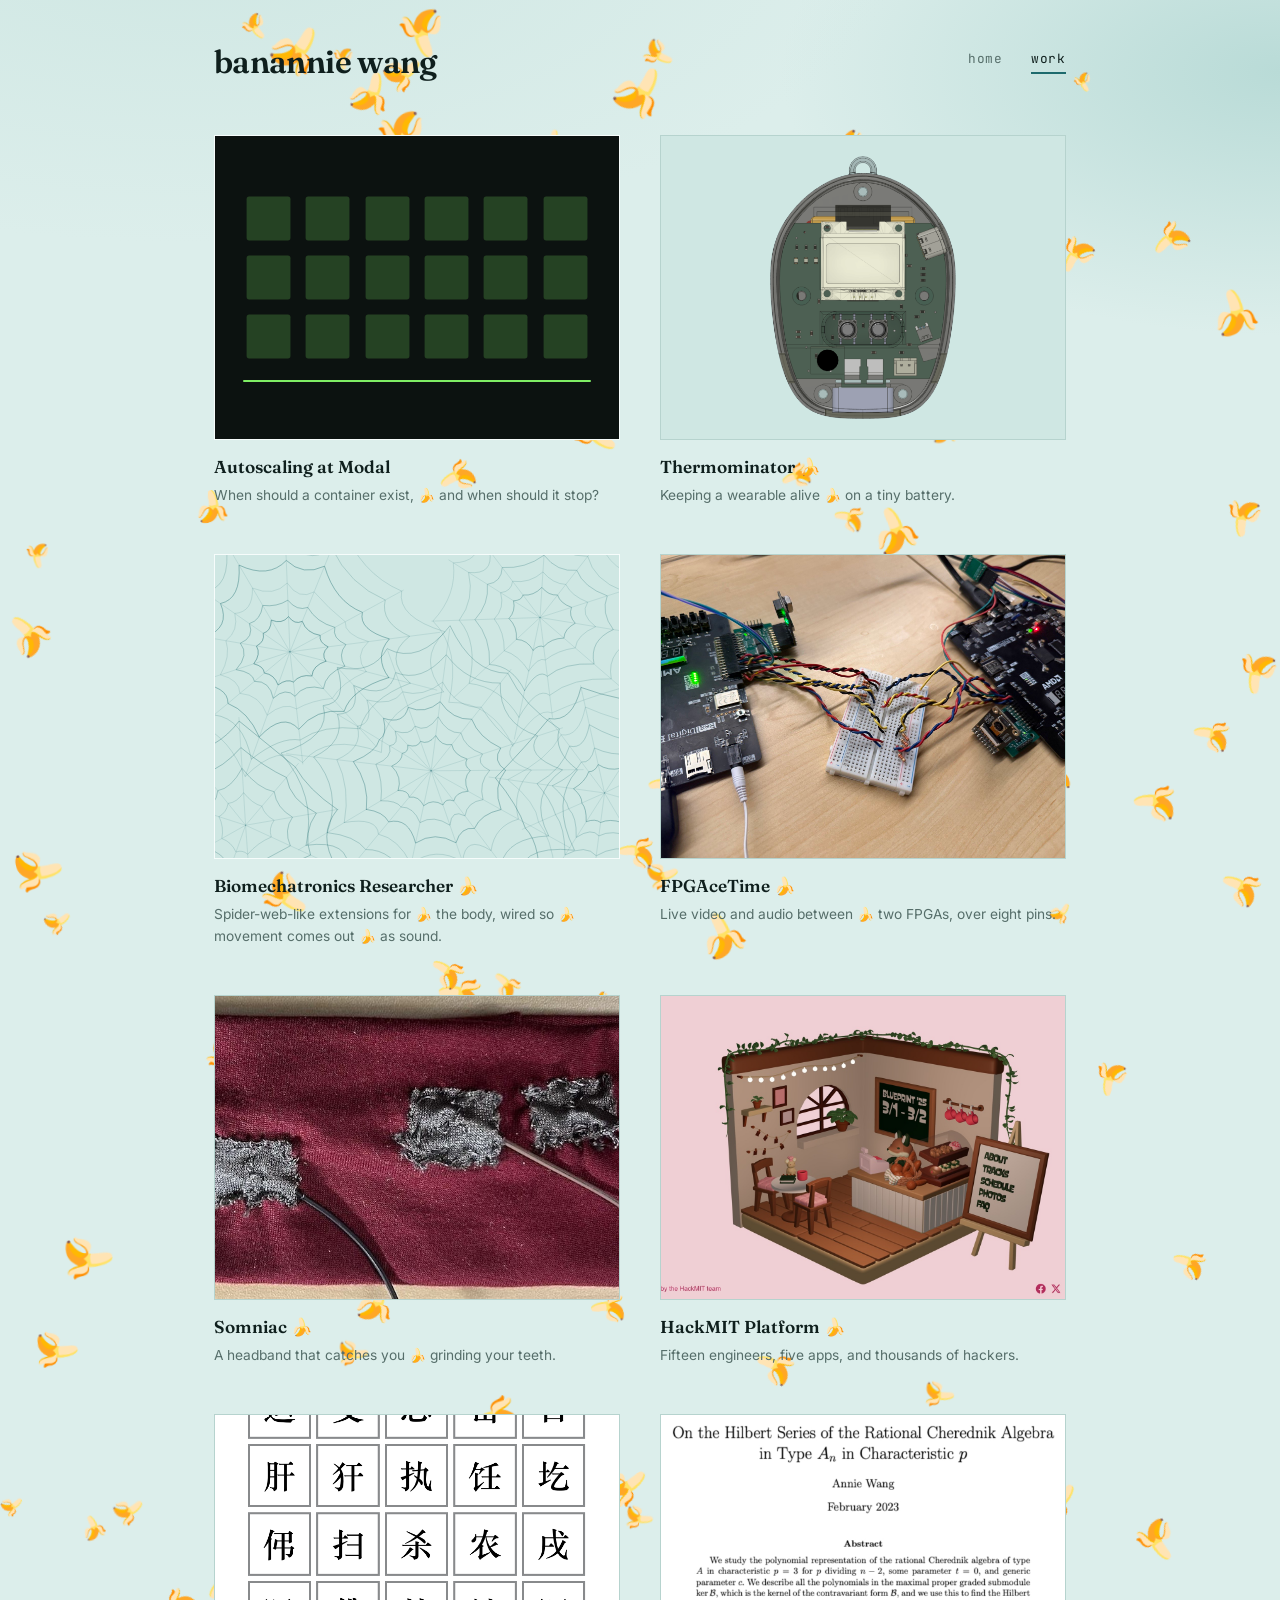
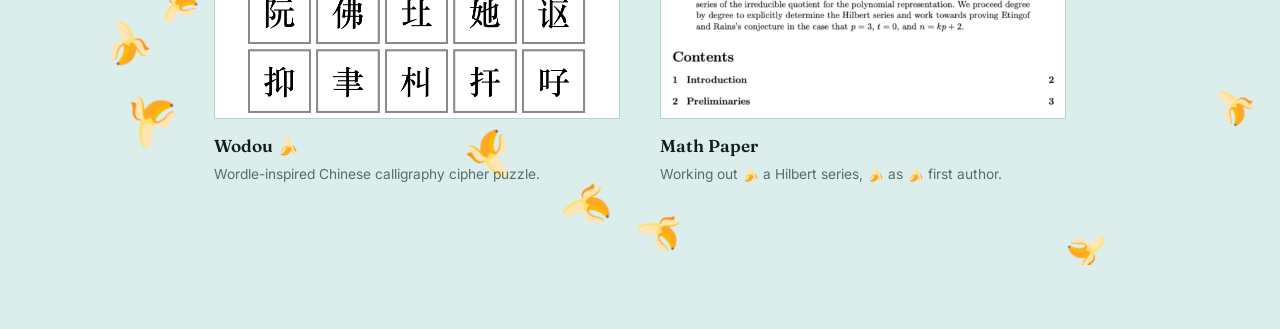
==== commit d79f9af5: "Updates" ====
--- a/work/index.html
+++ b/work/index.html
@@ -25,8 +25,8 @@
       href="https://fonts.googleapis.com/css2?family=Fraunces:opsz,wght@9..144,400;9..144,600;9..144,700&family=Inter:wght@400;500;600&family=JetBrains+Mono:wght@400;500&display=swap"
       rel="stylesheet"
     />
-    <script type="module" crossorigin src="/assets/index-sURRZsM4.js"></script>
-    <link rel="stylesheet" crossorigin href="/assets/index-B6sjQdEs.css">
+    <script type="module" crossorigin src="/assets/index-hpD5j4n5.js"></script>
+    <link rel="stylesheet" crossorigin href="/assets/index-DjoUmfhv.css">
       <meta name="robots" content="noindex" />
   </head>
   <body>
--- a/assets/index-DjoUmfhv.css
+++ b/assets/index-DjoUmfhv.css
@@ -0,0 +1 @@
+:root{--bg: #dceeeb;--bg-tint: #cfe7e3;--surface: #f6fcfb;--ink: #0f1f1d;--muted: #566e6a;--accent: #1d6a6d;--accent-soft: #b9dbd7;--warm: #c2593a;--line: #b6d3ce;--shadow: 22, 60, 56;--font-display: "Fraunces", "Gill Sans", Georgia, serif;--font-body: "Inter", "Gill Sans", "Trebuchet MS", sans-serif;--font-mono: "JetBrains Mono", ui-monospace, "SF Mono", Menlo, monospace;--measure: 60ch;--radius: 14px;color-scheme:light;font-family:var(--font-body);line-height:1.6;color:var(--ink);background-color:var(--bg);font-synthesis:none;text-rendering:optimizeLegibility;-webkit-font-smoothing:antialiased;-moz-osx-font-smoothing:grayscale}@media (prefers-color-scheme: dark){:root{--bg: #0b1514;--bg-tint: #101d1c;--surface: #14211f;--ink: #e9f3f1;--muted: #98b0ac;--accent: #6cc3c5;--accent-soft: #1f3b39;--warm: #e08a63;--line: #263c39;--shadow: 0, 0, 0;color-scheme:dark}}*,*:before,*:after{box-sizing:border-box}html{-webkit-text-size-adjust:100%}body{margin:0;min-height:100vh;color:var(--ink);font-size:clamp(1rem,.96rem + .2vw,1.09rem);background-color:var(--bg);background-image:radial-gradient(ellipse 80% 50% at 15% -8%,var(--bg-tint) 0%,transparent 70%),radial-gradient(ellipse 60% 45% at 100% 8%,var(--accent-soft) 0%,transparent 65%);background-attachment:fixed;overflow-y:scroll}h1,h2,h3{font-family:var(--font-display);font-weight:600;line-height:1.12;letter-spacing:-.015em;margin:0}a{color:var(--accent);text-decoration:none;text-underline-offset:3px}a:hover{text-decoration:underline}:focus-visible{outline:2px solid var(--accent);outline-offset:3px;border-radius:4px}::selection{background:var(--accent);color:var(--surface)}img{max-width:100%}@media (prefers-reduced-motion: reduce){*,*:before,*:after{animation-duration:.01ms!important;transition-duration:.01ms!important;scroll-behavior:auto!important}}#root{width:100%;max-width:900px;margin:0 auto;padding:2.25rem 1.5rem 5rem}.skip-link{position:absolute;left:-9999px;background:var(--surface);color:var(--ink);padding:.6em 1em;border-radius:var(--radius);z-index:100}.skip-link:focus{left:1rem;top:1rem}.navbar{display:flex;justify-content:space-between;align-items:center;gap:1rem;padding-bottom:3rem;position:relative}.navbar-brand a{text-transform:lowercase;font-family:var(--font-display);font-size:clamp(1.5rem,1.2rem + 1.1vw,2rem);font-weight:600;letter-spacing:-.02em;color:var(--ink)}.navbar-brand a:hover{color:var(--accent);text-decoration:none}.hamburger{display:none;font-size:1.4rem;line-height:1;color:var(--ink);background:none;border:none;padding:.35em .45em;cursor:pointer;transition:transform .3s ease}.hamburger.rotated{transform:rotate(90deg)}.navbar-links{display:flex;gap:1.75rem;font-family:var(--font-mono);font-size:.8rem;letter-spacing:.06em;text-transform:lowercase}.navbar-links a{color:var(--muted);position:relative;padding-bottom:4px}.navbar-links a:after{content:"";position:absolute;left:0;bottom:0;width:0;height:1.5px;background:var(--accent);transition:width .25s ease}.navbar-links a:hover{color:var(--ink);text-decoration:none}.navbar-links a:hover:after,.navbar-links a[aria-current=page]:after{width:100%}.navbar-links a[aria-current=page]{color:var(--ink)}@media (max-width: 700px){.hamburger{display:block}.navbar-links{display:none;flex-direction:column;align-items:flex-start;position:absolute;top:3em;right:0;min-width:9rem;background:var(--surface);padding:.9em 1.1em;gap:.9em;border:1px solid var(--line);border-radius:var(--radius);box-shadow:0 6px 24px rgba(var(--shadow),.14);z-index:20}.navbar-links.open{display:flex}}.eyebrow{font-family:var(--font-mono);font-size:.72rem;letter-spacing:.16em;text-transform:uppercase;color:var(--muted)}.lede{font-family:var(--font-display);font-size:clamp(1.75rem,1.2rem + 2.4vw,2.9rem);font-weight:600;line-height:1.1;letter-spacing:-.025em;margin:.5rem 0 1.25rem}.lede em{font-style:italic;color:var(--accent)}.prose{max-width:var(--measure)}.prose p{margin:0 0 1.05em;color:var(--ink)}.prose p:last-child{margin-bottom:0}.hero{display:grid;grid-template-columns:1fr 172px;gap:2.5rem;align-items:start;margin-bottom:3rem}.hero-photo{width:172px;height:172px;border-radius:50%;object-fit:cover;border:1px solid var(--line);box-shadow:0 10px 30px rgba(var(--shadow),.16)}@media (max-width: 640px){.hero{grid-template-columns:1fr;gap:1.5rem}.hero-photo{width:132px;height:132px;order:-1}}.now{border-top:1px solid var(--line);border-bottom:1px solid var(--line);padding:1.4rem 0;margin:2.5rem 0}.now-list{list-style:none;margin:.9rem 0 0;padding:0;display:grid;gap:.65rem}.now-list li{display:grid;grid-template-columns:7.5rem 1fr;gap:1rem;align-items:baseline}.now-label{font-family:var(--font-mono);font-size:.75rem;letter-spacing:.08em;text-transform:uppercase;color:var(--accent)}@media (max-width: 560px){.now-list li{grid-template-columns:1fr;gap:.15rem}}.socials{display:flex;gap:1.15rem;align-items:center;margin-top:2rem}.socials a{display:inline-flex;color:var(--muted);font-size:1.45rem;transition:color .2s ease,transform .2s ease}.socials a:hover{color:var(--accent);transform:translateY(-3px)}.page-header{margin-bottom:3rem}.gallery{display:grid;grid-template-columns:repeat(2,minmax(0,1fr));gap:3rem 2.5rem;margin-bottom:4rem}.tile{display:flex;flex-direction:column;gap:.85rem;color:inherit}.tile:hover{text-decoration:none}.tile-media{aspect-ratio:4 / 3;overflow:hidden;background:var(--surface);border:1px solid var(--line)}.tile-media img{width:100%;height:100%;object-fit:cover;display:block;transition:transform .5s ease}.tile:hover .tile-media img{transform:scale(1.04)}.tile-media--contain{background:var(--bg-tint)}.tile-media--contain img{object-fit:contain;padding:1.1rem}.tile:hover .tile-media--contain img{transform:scale(1.03)}.tile-media--words{display:flex;align-items:center;padding:1.5rem;background:var(--accent-soft);border-color:transparent}.tile-media--words span{font-family:var(--font-display);font-size:clamp(1.05rem,.95rem + .5vw,1.3rem);line-height:1.25;color:var(--ink)}.tile-caption{display:flex;flex-direction:column;gap:.2rem}.tile-name{font-family:var(--font-display);font-size:1.08rem;font-weight:600;transition:color .2s ease}.tile:hover .tile-name{color:var(--accent)}.tile-line{font-size:.86rem;color:var(--muted)}.tile--flat{cursor:default}@media (max-width: 560px){.gallery{grid-template-columns:1fr;gap:2.25rem}}.back-link{display:inline-flex;align-items:center;gap:.5rem;font-family:var(--font-mono);font-size:.75rem;letter-spacing:.06em;color:var(--muted);margin-bottom:2rem}.back-link:hover{color:var(--accent);text-decoration:none}.project-header{margin-bottom:2rem}.project-blurb{font-size:clamp(1.05rem,1rem + .35vw,1.25rem);color:var(--muted);max-width:var(--measure);margin:.25rem 0 0}.project-actions{display:flex;flex-wrap:wrap;gap:1.25rem;margin-top:1.4rem}.project-actions a{display:inline-flex;align-items:center;gap:.5rem;font-family:var(--font-mono);font-size:.75rem;letter-spacing:.04em;padding:.55em 1.05em;border:1px solid var(--line);border-radius:999px;color:var(--ink);transition:border-color .2s ease,color .2s ease}.project-actions a:hover{border-color:var(--accent);color:var(--accent);text-decoration:none}.project-figure{margin:0 0 2.5rem}.project-figure img{display:block;max-width:100%;max-height:78vh;width:auto;height:auto;margin:0 auto;border:1px solid var(--line);box-shadow:0 12px 40px rgba(var(--shadow),.14)}.project-figure--plain img{border:0;box-shadow:none}.project-figure figcaption{margin-top:.7rem;font-family:var(--font-mono);font-size:.72rem;line-height:1.6;color:var(--muted);text-align:center}@media (min-width: 900px){.project-figure--lead{width:calc(100% + 4rem);margin-left:-2rem}}.project-gallery{display:grid;grid-template-columns:repeat(auto-fit,minmax(260px,1fr));gap:1.5rem;margin:2.5rem 0 0}.project-gallery .project-figure{margin-bottom:0}.project-body{max-width:var(--measure)}.project-body section{margin-bottom:2.25rem}.project-body h2{font-size:1.35rem;margin-bottom:.6rem}.project-body p{margin:0 0 1.05em}.project-body p:last-child{margin-bottom:0}.project-nav{display:flex;justify-content:space-between;gap:1.5rem;margin-top:4rem;padding-top:1.75rem;border-top:1px solid var(--line)}.project-nav a{display:flex;flex-direction:column;gap:.3rem;font-family:var(--font-display);font-size:1.1rem;color:var(--ink);max-width:45%}.project-nav a:hover{color:var(--accent);text-decoration:none}.project-nav-next{text-align:right;margin-left:auto}.project-figure--mark{text-align:center}.project-figure--mark img{max-width:190px;max-height:none}.autoscale{--modal-green: #7fee64;position:relative;width:100%;height:100%;display:flex;flex-direction:column;justify-content:center;gap:1.1rem;padding:1.75rem;background:#0c1210;overflow:hidden}.autoscale-grid{display:grid;grid-template-columns:repeat(6,1fr);gap:.5rem}.autoscale-cell{display:block;aspect-ratio:1;border-radius:3px;background:var(--modal-green);opacity:.22;transform:scale(.86);animation:container-life 6s ease-in-out infinite}@keyframes container-life{0%,6%{opacity:.22;transform:scale(.86)}18%,56%{opacity:1;transform:scale(1)}72%,to{opacity:.22;transform:scale(.86)}}.autoscale-load{height:2px;border-radius:2px;background:linear-gradient(to right,var(--modal-green) 0%,var(--modal-green) 100%);transform-origin:left center;animation:demand 6s ease-in-out infinite}@keyframes demand{0%,4%{transform:scaleX(.08);opacity:.5}20%,50%{transform:scaleX(1);opacity:1}70%,to{transform:scaleX(.08);opacity:.5}}@media (prefers-reduced-motion: reduce){.autoscale-cell,.autoscale-load{animation:none}.autoscale-cell{opacity:.85;transform:scale(1)}.autoscale-load{transform:scaleX(1)}}.tile-media--art{border-color:transparent;padding:0}.bodyart{width:100%;height:100%;display:block;background:var(--bg-tint)}.bodyart-strands path{fill:none;stroke:var(--accent);stroke-linecap:round}.bodyart-nodes circle{fill:var(--accent);opacity:.45}.project-figure--inline{margin:1.5rem 0 0}.project-figure--inline img{max-height:420px}.project-figure--small img{max-width:min(100%,470px)}.project-figure--small figcaption{max-width:470px;margin-left:auto;margin-right:auto}.project-header .eyebrow{text-transform:none;letter-spacing:.02em}.app{position:relative}.app--banana{min-height:calc(100vh - 7.25rem)}.banana-layer{position:absolute;top:-2.25rem;bottom:-5rem;left:50%;width:100vw;transform:translate(-50%);overflow:hidden;pointer-events:none;z-index:0}.banana-layer span{position:absolute;left:0;top:0;width:1em;height:1em;line-height:1;text-align:center;-webkit-user-select:none;user-select:none}.banana-layer:not([data-ready]) span{visibility:hidden}.app--banana>header,.app--banana>main{position:relative;z-index:1}.app--banana>header{z-index:2}html:has(.banana-layer){overflow-x:clip}.tile-wrap{display:flex;flex-direction:column}.tile-extra{align-self:flex-start;margin-top:.45rem;font-family:var(--font-mono);font-size:.72rem;letter-spacing:.04em;color:var(--muted)}.tile-extra:after{content:" ↗"}.tile-extra:hover{color:var(--accent);text-decoration:none}
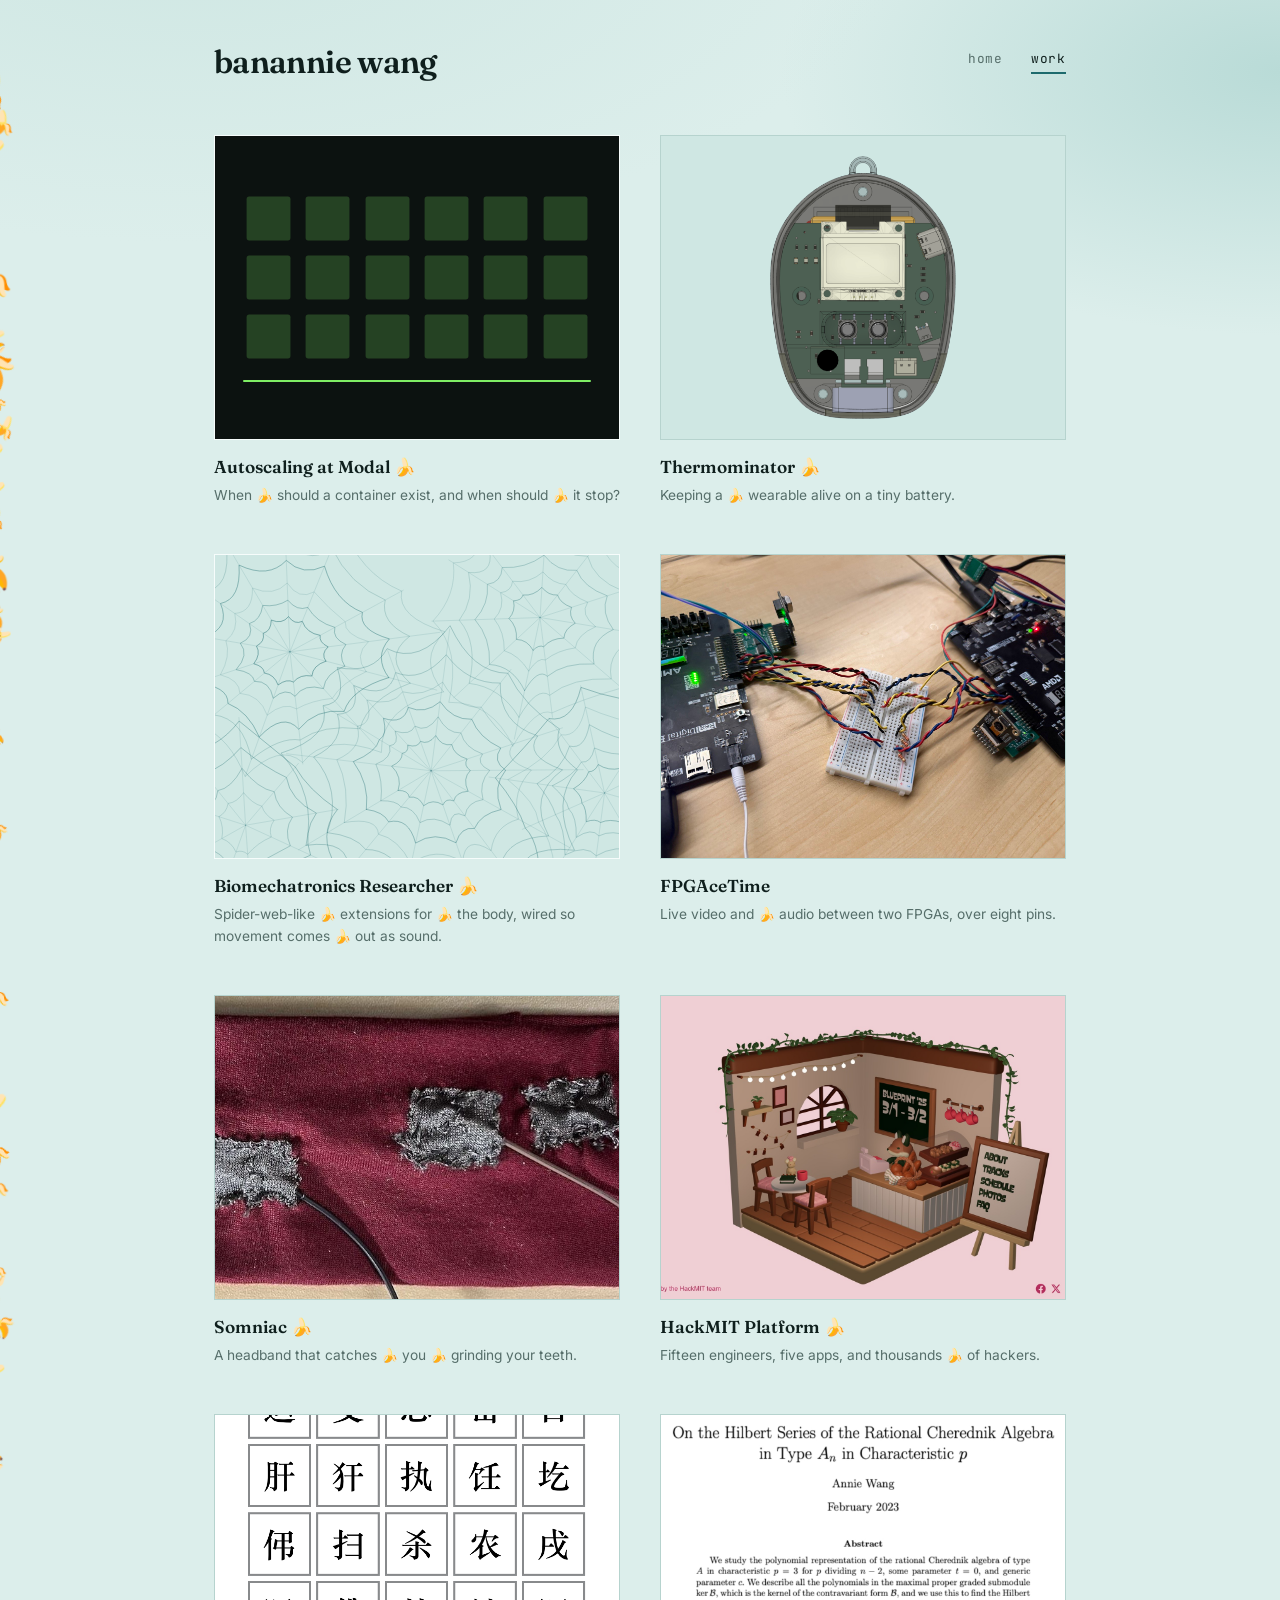
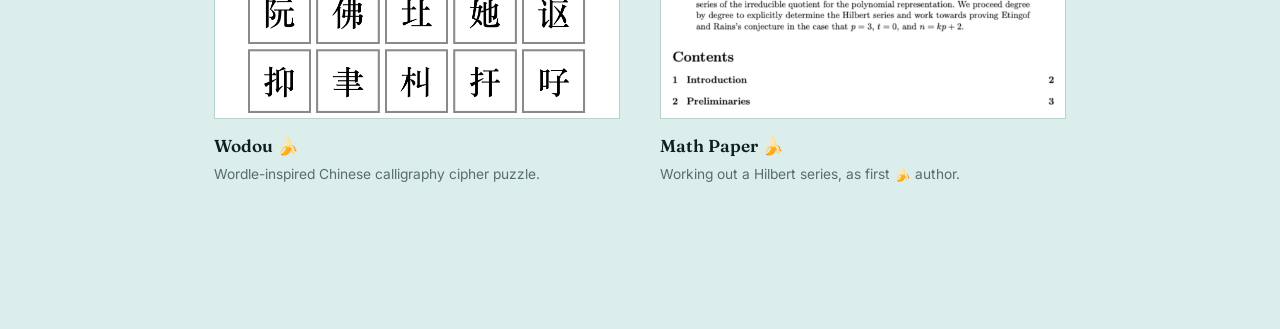
==== commit 2b486bc6: "Updates" ====
--- a/work/index.html
+++ b/work/index.html
@@ -25,7 +25,7 @@
       href="https://fonts.googleapis.com/css2?family=Fraunces:opsz,wght@9..144,400;9..144,600;9..144,700&family=Inter:wght@400;500;600&family=JetBrains+Mono:wght@400;500&display=swap"
       rel="stylesheet"
     />
-    <script type="module" crossorigin src="/assets/index-hpD5j4n5.js"></script>
+    <script type="module" crossorigin src="/assets/index-CkXany3C.js"></script>
     <link rel="stylesheet" crossorigin href="/assets/index-DjoUmfhv.css">
       <meta name="robots" content="noindex" />
   </head>
